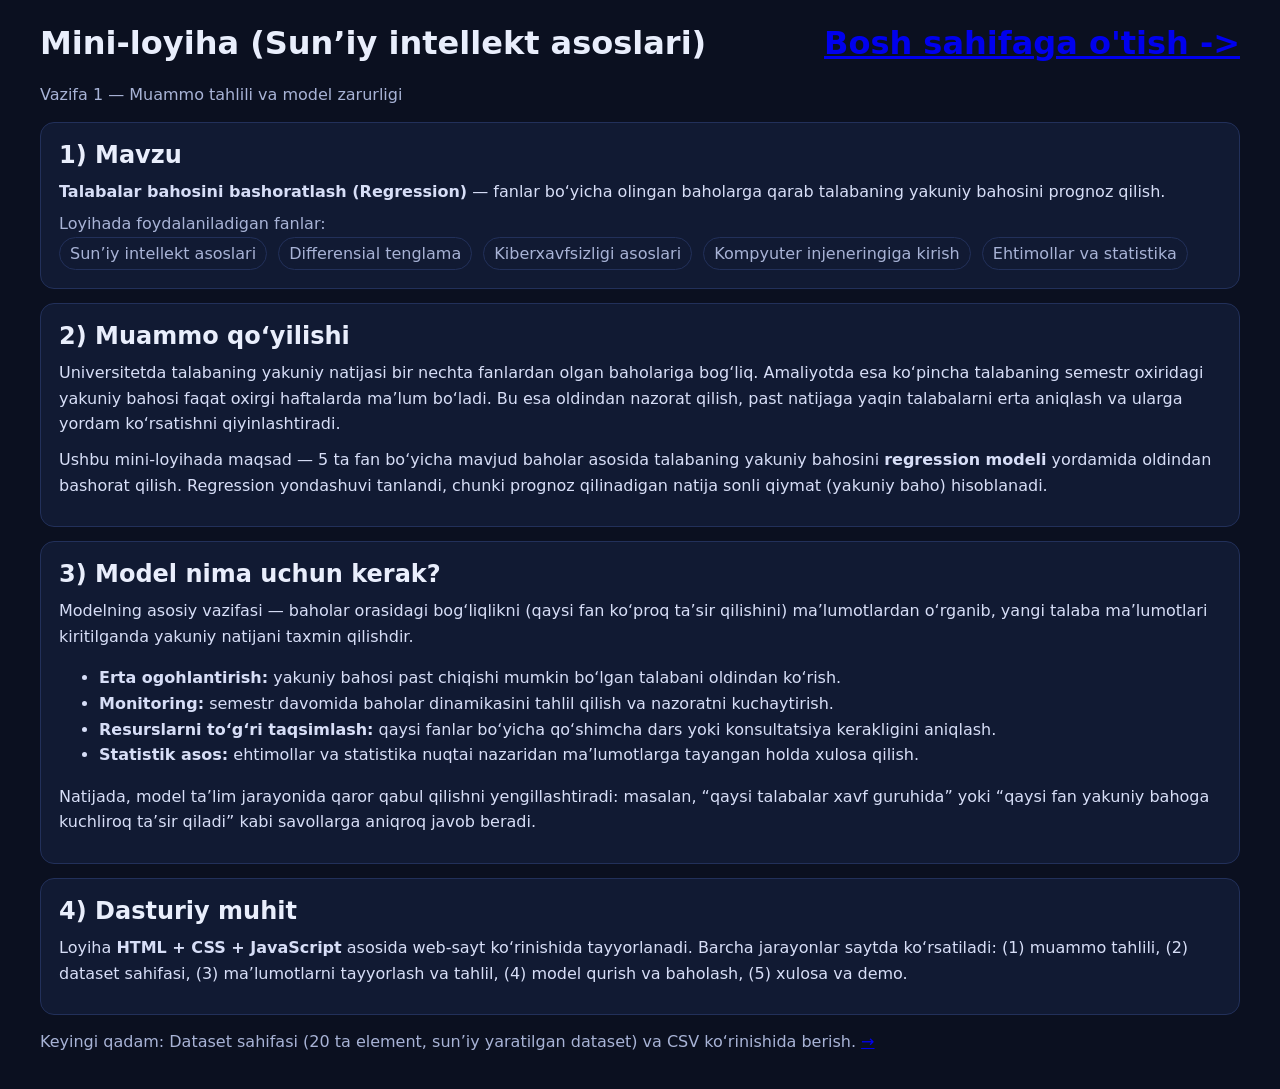
==== index.html @ 86ad018c "third commit" ====
<!doctype html>
<html lang="uz">

<head>
    <meta charset="UTF-8" />
    <meta name="viewport" content="width=device-width, initial-scale=1.0" />
    <title>Vazifa 1 — Muammo tahlili</title>
    <link rel="stylesheet" href="/main.css">
    <style>
       
    </style>
</head>

<body>
    <div class="wrap">
    
        <div style="display: flex; justify-content: space-between;">
            <h1>Mini-loyiha (Sun’iy intellekt asoslari)</h1> <a href="/index.html"><h1> Bosh sahifaga o'tish -></h1></a>
</div>
        <p class="muted">Vazifa 1 — Muammo tahlili va model zarurligi</p>

        <div class="card">
            <h2>1) Mavzu</h2>
            <p><b>Talabalar bahosini bashoratlash (Regression)</b> — fanlar bo‘yicha olingan baholarga qarab talabaning
                yakuniy bahosini prognoz qilish.</p>

            <div class="muted">Loyihada foydalaniladigan fanlar:</div>
            <div>
                <span class="tag">Sun’iy intellekt asoslari</span>
                <span class="tag">Differensial tenglama</span>
                <span class="tag">Kiberxavfsizligi asoslari</span>
                <span class="tag">Kompyuter injeneringiga kirish</span>
                <span class="tag">Ehtimollar va statistika</span>
            </div>
        </div>

        <div class="card">
            <h2>2) Muammo qo‘yilishi</h2>
            <p>
                Universitetda talabaning yakuniy natijasi bir nechta fanlardan olgan baholariga bog‘liq. Amaliyotda esa
                ko‘pincha talabaning
                semestr oxiridagi yakuniy bahosi faqat oxirgi haftalarda ma’lum bo‘ladi. Bu esa oldindan nazorat qilish,
                past natijaga yaqin
                talabalarni erta aniqlash va ularga yordam ko‘rsatishni qiyinlashtiradi.
            </p>
            <p>
                Ushbu mini-loyihada maqsad — 5 ta fan bo‘yicha mavjud baholar asosida talabaning yakuniy bahosini
                <b>regression modeli</b> yordamida
                oldindan bashorat qilish. Regression yondashuvi tanlandi, chunki prognoz qilinadigan natija sonli qiymat
                (yakuniy baho) hisoblanadi.
            </p>
        </div>

        <div class="card">
            <h2>3) Model nima uchun kerak?</h2>
            <p>
                Modelning asosiy vazifasi — baholar orasidagi bog‘liqlikni (qaysi fan ko‘proq ta’sir qilishini)
                ma’lumotlardan o‘rganib,
                yangi talaba ma’lumotlari kiritilganda yakuniy natijani taxmin qilishdir.
            </p>
            <ul>
                <li><b>Erta ogohlantirish:</b> yakuniy bahosi past chiqishi mumkin bo‘lgan talabani oldindan ko‘rish.
                </li>
                <li><b>Monitoring:</b> semestr davomida baholar dinamikasini tahlil qilish va nazoratni kuchaytirish.
                </li>
                <li><b>Resurslarni to‘g‘ri taqsimlash:</b> qaysi fanlar bo‘yicha qo‘shimcha dars yoki konsultatsiya
                    kerakligini aniqlash.</li>
                <li><b>Statistik asos:</b> ehtimollar va statistika nuqtai nazaridan ma’lumotlarga tayangan holda xulosa
                    qilish.</li>
            </ul>
            <p>
                Natijada, model ta’lim jarayonida qaror qabul qilishni yengillashtiradi: masalan, “qaysi talabalar xavf
                guruhida” yoki
                “qaysi fan yakuniy bahoga kuchliroq ta’sir qiladi” kabi savollarga aniqroq javob beradi.
            </p>
        </div>

        <div class="card">
            <h2>4) Dasturiy muhit</h2>
            <p>
                Loyiha <b>HTML + CSS + JavaScript</b> asosida web-sayt ko‘rinishida tayyorlanadi. Barcha jarayonlar
                saytda ko‘rsatiladi:
                (1) muammo tahlili, (2) dataset sahifasi, (3) ma’lumotlarni tayyorlash va tahlil, (4) model qurish va
                baholash, (5) xulosa va demo.
            </p>
        </div>

        <p class="muted">Keyingi qadam: Dataset sahifasi (20 ta element, sun’iy yaratilgan dataset) va CSV ko‘rinishida
            berish. <a href="/dataset.html">→</a></p>
    </div>
</body>

</html>
---- main.css ----
body {
            font-family: system-ui, Arial;
            margin: 0;
            background: #0b1020;
            color: #e9eefc
        }

        .wrap {
            max-width: 1200px;
            margin: 0 auto;
            padding: 24px
        }

        .card {
            background: #111a33;
            border: 1px solid #22305a;
            border-radius: 14px;
            padding: 18px;
            margin: 14px 0
        }

        h1,
        h2 {
            margin: 0 0 10px
        }

        p {
            line-height: 1.6;
            color: #d7def7;
            margin: 10px 0
        }

        ul {
            line-height: 1.6;
            color: #d7def7
        }

        .muted {
            color: #a8b3d6
        }

        .tag {
            display: inline-block;
            padding: 6px 10px;
            border: 1px solid #22305a;
            border-radius: 999px;
            margin: 4px 6px 0 0;
            color: #a8b3d6
        }
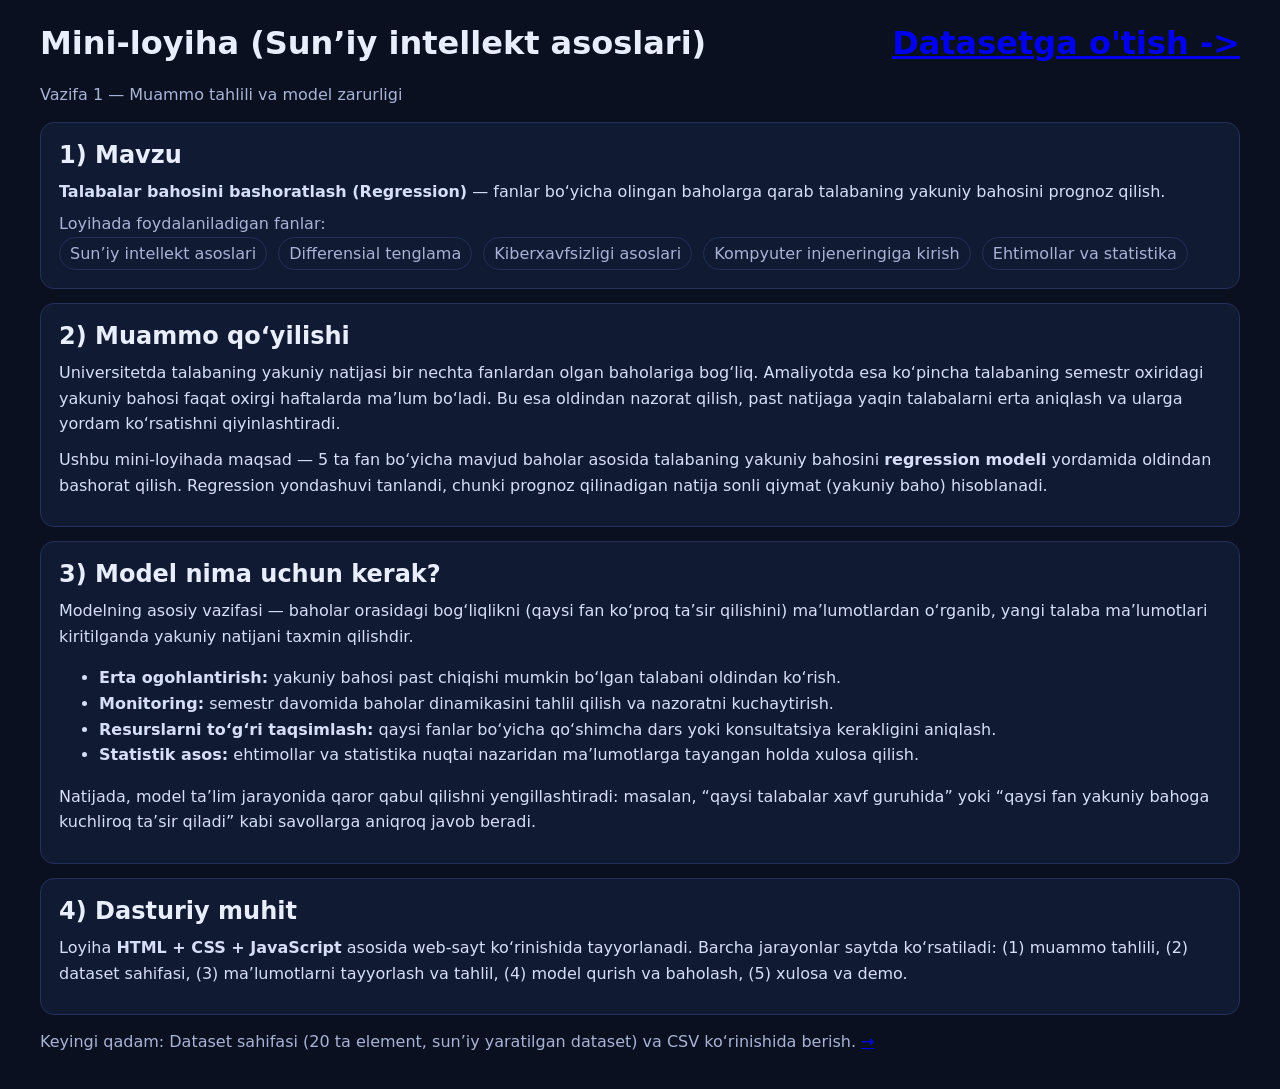
==== commit 28de5249: "add change page button" ====
--- a/index.html
+++ b/index.html
@@ -15,7 +15,7 @@
     <div class="wrap">
     
         <div style="display: flex; justify-content: space-between;">
-            <h1>Mini-loyiha (Sun’iy intellekt asoslari)</h1> <a href="/index.html"><h1> Bosh sahifaga o'tish -></h1></a>
+            <h1>Mini-loyiha (Sun’iy intellekt asoslari)</h1> <a href="/dataset.html"><h1> Datasetga o'tish -></h1></a>
 </div>
         <p class="muted">Vazifa 1 — Muammo tahlili va model zarurligi</p>
 
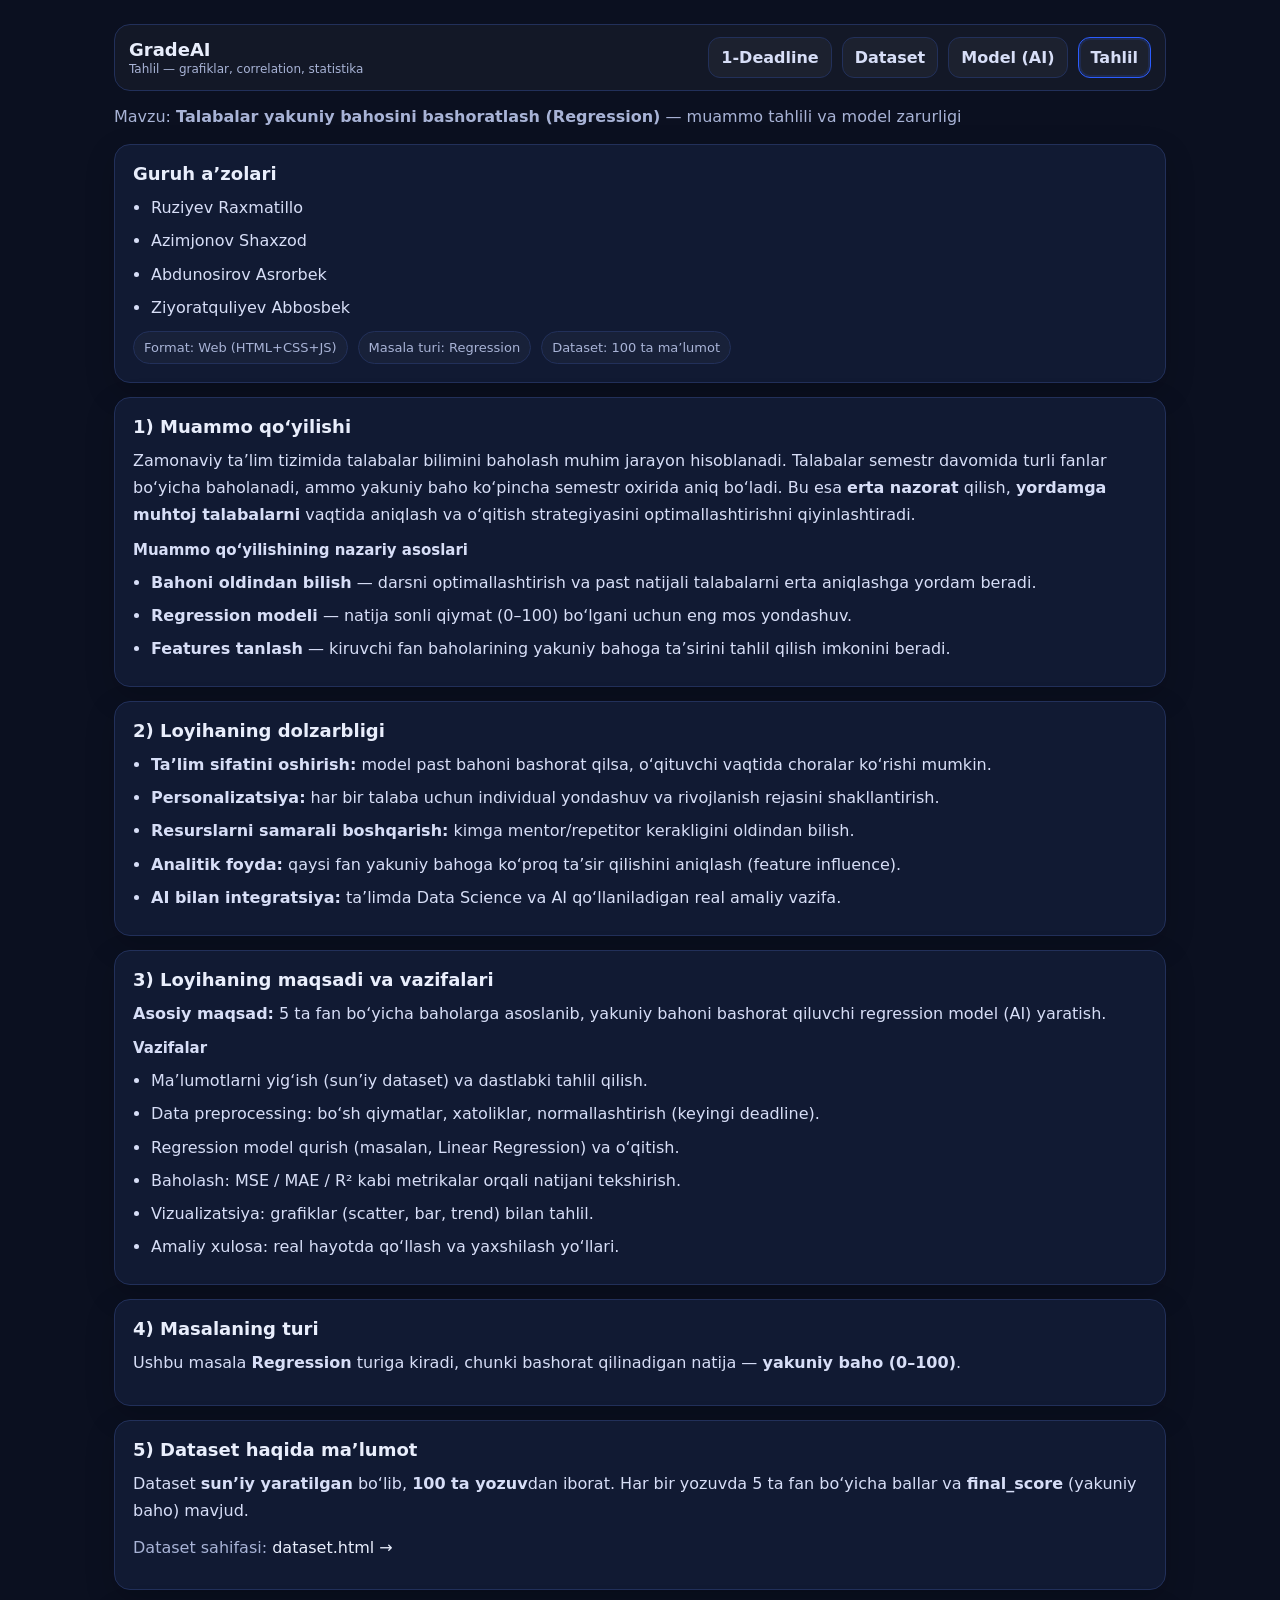
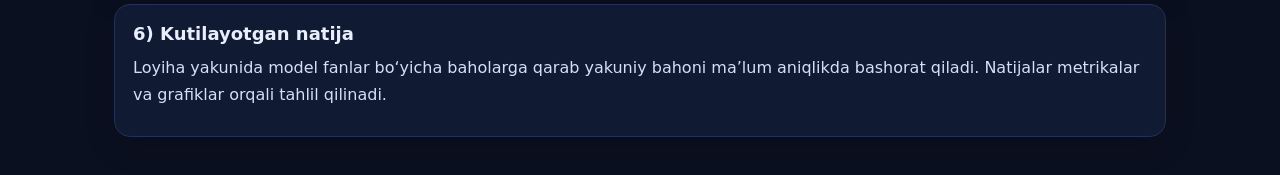
==== commit 6c9748a8: "add" ====
--- a/index.html
+++ b/index.html
@@ -4,89 +4,122 @@
 <head>
     <meta charset="UTF-8" />
     <meta name="viewport" content="width=device-width, initial-scale=1.0" />
-    <title>Vazifa 1 — Muammo tahlili</title>
+    <title>GradeAI — 1-Deadline</title>
     <link rel="stylesheet" href="/main.css">
-    <style>
-       
-    </style>
 </head>
 
 <body>
     <div class="wrap">
-    
-        <div style="display: flex; justify-content: space-between;">
-            <h1>Mini-loyiha (Sun’iy intellekt asoslari)</h1> <a href="/dataset.html"><h1> Datasetga o'tish -></h1></a>
-</div>
-        <p class="muted">Vazifa 1 — Muammo tahlili va model zarurligi</p>
 
-        <div class="card">
-            <h2>1) Mavzu</h2>
-            <p><b>Talabalar bahosini bashoratlash (Regression)</b> — fanlar bo‘yicha olingan baholarga qarab talabaning
-                yakuniy bahosini prognoz qilish.</p>
+        <!-- NAVBAR -->
+        <header class="nav">
+            <div class="brand">
+                <div class="brand-title">GradeAI</div>
+                <div class="brand-sub">Tahlil — grafiklar, correlation, statistika</div>
+            </div>
 
-            <div class="muted">Loyihada foydalaniladigan fanlar:</div>
-            <div>
-                <span class="tag">Sun’iy intellekt asoslari</span>
-                <span class="tag">Differensial tenglama</span>
-                <span class="tag">Kiberxavfsizligi asoslari</span>
-                <span class="tag">Kompyuter injeneringiga kirish</span>
-                <span class="tag">Ehtimollar va statistika</span>
+            <nav class="nav-links">
+                <a class="navlink" href="/index.html">1-Deadline</a>
+                <a class="navlink" href="/dataset.html">Dataset</a>
+                <a class="navlink" href="/model.html">Model (AI)</a>
+                <a class="navlink is-active" href="/analysis.html">Tahlil</a>
+            </nav>
+        </header>
+
+        <p class="muted" style="margin-top:12px;">
+            Mavzu: <b>Talabalar yakuniy bahosini bashoratlash (Regression)</b> — muammo tahlili va model zarurligi
+        </p>
+
+        <section class="card">
+            <h2>Guruh a’zolari</h2>
+            <ul class="list">
+                <li>Ruziyev Raxmatillo</li>
+                <li>Azimjonov Shaxzod</li>
+                <li>Abdunosirov Asrorbek</li>
+                <li>Ziyoratquliyev Abbosbek</li>
+            </ul>
+
+            <div class="row" style="margin-top:10px;">
+                <span class="pill">Format: Web (HTML+CSS+JS)</span>
+                <span class="pill">Masala turi: Regression</span>
+                <span class="pill">Dataset: 100 ta ma’lumot</span>
             </div>
-        </div>
+        </section>
 
-        <div class="card">
-            <h2>2) Muammo qo‘yilishi</h2>
+        <section class="card">
+            <h2>1) Muammo qo‘yilishi</h2>
             <p>
-                Universitetda talabaning yakuniy natijasi bir nechta fanlardan olgan baholariga bog‘liq. Amaliyotda esa
-                ko‘pincha talabaning
-                semestr oxiridagi yakuniy bahosi faqat oxirgi haftalarda ma’lum bo‘ladi. Bu esa oldindan nazorat qilish,
-                past natijaga yaqin
-                talabalarni erta aniqlash va ularga yordam ko‘rsatishni qiyinlashtiradi.
+                Zamonaviy ta’lim tizimida talabalar bilimini baholash muhim jarayon hisoblanadi. Talabalar semestr
+                davomida turli fanlar bo‘yicha baholanadi,
+                ammo yakuniy baho ko‘pincha semestr oxirida aniq bo‘ladi. Bu esa <b>erta nazorat</b> qilish, <b>yordamga
+                    muhtoj talabalarni</b> vaqtida aniqlash
+                va o‘qitish strategiyasini optimallashtirishni qiyinlashtiradi.
             </p>
+
+            <h3>Muammo qo‘yilishining nazariy asoslari</h3>
+            <ul class="list">
+                <li><b>Bahoni oldindan bilish</b> — darsni optimallashtirish va past natijali talabalarni erta
+                    aniqlashga yordam beradi.</li>
+                <li><b>Regression modeli</b> — natija sonli qiymat (0–100) bo‘lgani uchun eng mos yondashuv.</li>
+                <li><b>Features tanlash</b> — kiruvchi fan baholarining yakuniy bahoga ta’sirini tahlil qilish imkonini
+                    beradi.</li>
+            </ul>
+        </section>
+
+        <section class="card">
+            <h2>2) Loyihaning dolzarbligi</h2>
+            <ul class="list">
+                <li><b>Ta’lim sifatini oshirish:</b> model past bahoni bashorat qilsa, o‘qituvchi vaqtida choralar
+                    ko‘rishi mumkin.</li>
+                <li><b>Personalizatsiya:</b> har bir talaba uchun individual yondashuv va rivojlanish rejasini
+                    shakllantirish.</li>
+                <li><b>Resurslarni samarali boshqarish:</b> kimga mentor/repetitor kerakligini oldindan bilish.</li>
+                <li><b>Analitik foyda:</b> qaysi fan yakuniy bahoga ko‘proq ta’sir qilishini aniqlash (feature
+                    influence).</li>
+                <li><b>AI bilan integratsiya:</b> ta’limda Data Science va AI qo‘llaniladigan real amaliy vazifa.</li>
+            </ul>
+        </section>
+
+        <section class="card">
+            <h2>3) Loyihaning maqsadi va vazifalari</h2>
+            <p><b>Asosiy maqsad:</b> 5 ta fan bo‘yicha baholarga asoslanib, yakuniy bahoni bashorat qiluvchi regression
+                model (AI) yaratish.</p>
+
+            <h3>Vazifalar</h3>
+            <ul class="list">
+                <li>Ma’lumotlarni yig‘ish (sun’iy dataset) va dastlabki tahlil qilish.</li>
+                <li>Data preprocessing: bo‘sh qiymatlar, xatoliklar, normallashtirish (keyingi deadline).</li>
+                <li>Regression model qurish (masalan, Linear Regression) va o‘qitish.</li>
+                <li>Baholash: MSE / MAE / R² kabi metrikalar orqali natijani tekshirish.</li>
+                <li>Vizualizatsiya: grafiklar (scatter, bar, trend) bilan tahlil.</li>
+                <li>Amaliy xulosa: real hayotda qo‘llash va yaxshilash yo‘llari.</li>
+            </ul>
+        </section>
+
+        <section class="card">
+            <h2>4) Masalaning turi</h2>
+            <p>Ushbu masala <b>Regression</b> turiga kiradi, chunki bashorat qilinadigan natija — <b>yakuniy baho
+                    (0–100)</b>.</p>
+        </section>
+
+        <section class="card">
+            <h2>5) Dataset haqida ma’lumot</h2>
             <p>
-                Ushbu mini-loyihada maqsad — 5 ta fan bo‘yicha mavjud baholar asosida talabaning yakuniy bahosini
-                <b>regression modeli</b> yordamida
-                oldindan bashorat qilish. Regression yondashuvi tanlandi, chunki prognoz qilinadigan natija sonli qiymat
-                (yakuniy baho) hisoblanadi.
+                Dataset <b>sun’iy yaratilgan</b> bo‘lib, <b>100 ta yozuv</b>dan iborat. Har bir yozuvda 5 ta fan
+                bo‘yicha ballar va
+                <b>final_score</b> (yakuniy baho) mavjud.
             </p>
-        </div>
+            <p class="muted">Dataset sahifasi: <a href="/dataset.html">dataset.html →</a></p>
+        </section>
 
-        <div class="card">
-            <h2>3) Model nima uchun kerak?</h2>
+        <section class="card">
+            <h2>6) Kutilayotgan natija</h2>
             <p>
-                Modelning asosiy vazifasi — baholar orasidagi bog‘liqlikni (qaysi fan ko‘proq ta’sir qilishini)
-                ma’lumotlardan o‘rganib,
-                yangi talaba ma’lumotlari kiritilganda yakuniy natijani taxmin qilishdir.
+                Loyiha yakunida model fanlar bo‘yicha baholarga qarab yakuniy bahoni ma’lum aniqlikda bashorat qiladi.
+                Natijalar metrikalar va grafiklar orqali tahlil qilinadi.
             </p>
-            <ul>
-                <li><b>Erta ogohlantirish:</b> yakuniy bahosi past chiqishi mumkin bo‘lgan talabani oldindan ko‘rish.
-                </li>
-                <li><b>Monitoring:</b> semestr davomida baholar dinamikasini tahlil qilish va nazoratni kuchaytirish.
-                </li>
-                <li><b>Resurslarni to‘g‘ri taqsimlash:</b> qaysi fanlar bo‘yicha qo‘shimcha dars yoki konsultatsiya
-                    kerakligini aniqlash.</li>
-                <li><b>Statistik asos:</b> ehtimollar va statistika nuqtai nazaridan ma’lumotlarga tayangan holda xulosa
-                    qilish.</li>
-            </ul>
-            <p>
-                Natijada, model ta’lim jarayonida qaror qabul qilishni yengillashtiradi: masalan, “qaysi talabalar xavf
-                guruhida” yoki
-                “qaysi fan yakuniy bahoga kuchliroq ta’sir qiladi” kabi savollarga aniqroq javob beradi.
-            </p>
-        </div>
+        </section>
 
-        <div class="card">
-            <h2>4) Dasturiy muhit</h2>
-            <p>
-                Loyiha <b>HTML + CSS + JavaScript</b> asosida web-sayt ko‘rinishida tayyorlanadi. Barcha jarayonlar
-                saytda ko‘rsatiladi:
-                (1) muammo tahlili, (2) dataset sahifasi, (3) ma’lumotlarni tayyorlash va tahlil, (4) model qurish va
-                baholash, (5) xulosa va demo.
-            </p>
-        </div>
-
-        <p class="muted">Keyingi qadam: Dataset sahifasi (20 ta element, sun’iy yaratilgan dataset) va CSV ko‘rinishida
-            berish. <a href="/dataset.html">→</a></p>
     </div>
 </body>
 
--- a/main.css
+++ b/main.css
@@ -1,49 +1,261 @@
- body {
-            font-family: system-ui, Arial;
-            margin: 0;
-            background: #0b1020;
-            color: #e9eefc
-        }
-
-        .wrap {
-            max-width: 1200px;
-            margin: 0 auto;
-            padding: 24px
-        }
-
-        .card {
-            background: #111a33;
-            border: 1px solid #22305a;
-            border-radius: 14px;
-            padding: 18px;
-            margin: 14px 0
-        }
-
-        h1,
-        h2 {
-            margin: 0 0 10px
-        }
-
-        p {
-            line-height: 1.6;
-            color: #d7def7;
-            margin: 10px 0
-        }
-
-        ul {
-            line-height: 1.6;
-            color: #d7def7
-        }
-
-        .muted {
-            color: #a8b3d6
-        }
-
-        .tag {
-            display: inline-block;
-            padding: 6px 10px;
-            border: 1px solid #22305a;
-            border-radius: 999px;
-            margin: 4px 6px 0 0;
-            color: #a8b3d6
-        }+/* =========================
+   THEME
+========================= */
+:root{
+  --bg: #0b1020;
+  --card: #111a33;
+  --card2: #0c132a;
+  --border: #22305a;
+  --border2: #2c3b6b;
+
+  --text: #e9eefc;
+  --muted: #a8b3d6;
+  --muted2:#d7def7;
+
+  --primary:#2b5cff;
+}
+
+*{ box-sizing: border-box; }
+
+body{
+  margin:0;
+  font-family: system-ui, -apple-system, Segoe UI, Roboto, Arial, sans-serif;
+  background: var(--bg);
+  color: var(--text);
+}
+
+/* =========================
+   LAYOUT
+========================= */
+.wrap{
+  max-width: 1100px;
+  margin: 0 auto;
+  padding: 24px;
+}
+
+.card{
+  background: var(--card);
+  border: 1px solid var(--border);
+  border-radius: 16px;
+  padding: 18px;
+  margin: 14px 0;
+  box-shadow: 0 10px 30px rgba(0,0,0,.18);
+}
+
+/* =========================
+   TYPOGRAPHY
+========================= */
+h1{ margin:0; font-size:28px; letter-spacing:.2px; }
+h2{ margin:0 0 10px; font-size:18px; }
+h3{ margin:12px 0 6px; font-size:15px; color: var(--muted2); }
+
+p{
+  margin:10px 0;
+  line-height:1.7;
+  color: var(--muted2);
+}
+
+.muted{ color: var(--muted); }
+.small{ font-size:13px; }
+
+/* Listlar chapdan juda ko‘p ketmasin (responsivda ham chiroyli) */
+.list{
+  margin: 10px 0 0;
+  padding-left: 18px; /* oldingi 18px minimal */
+  line-height: 1.7;
+  color: var(--muted2);
+}
+.list li{ margin: 6px 0; }
+
+/* =========================
+   LINKS
+========================= */
+a{ color: var(--text); text-decoration:none; }
+a:hover{ text-decoration:underline; }
+
+/* =========================
+   NAVBAR (UMUMIY)
+========================= */
+.nav{
+  background: rgba(255,255,255,0.03);
+  border: 1px solid var(--border);
+  border-radius: 16px;
+  padding: 12px 14px;
+  display:flex;
+  align-items:center;
+  justify-content:space-between;
+  gap:12px;
+  flex-wrap:wrap;
+}
+
+.brand{
+  display:flex;
+  flex-direction:column;
+  gap:2px;
+}
+.brand-title{
+  font-size:18px;
+  font-weight:800;
+}
+.brand-sub{
+  font-size:12px;
+  color: var(--muted);
+}
+
+.nav-links{
+  display:flex;
+  gap:10px;
+  flex-wrap:wrap;
+}
+
+.navlink{
+  display:inline-flex;
+  align-items:center;
+  gap:8px;
+  padding:10px 12px;
+  border:1px solid var(--border);
+  border-radius:12px;
+  background: rgba(255,255,255,0.04);
+  color: var(--muted2);
+  font-weight:650;
+  text-decoration:none;
+}
+.navlink:hover{
+  border-color: var(--border2);
+  background: rgba(255,255,255,0.06);
+  text-decoration:none;
+}
+.navlink.is-active{
+  border-color: var(--primary);
+  box-shadow: 0 0 0 2px rgba(43,92,255,.15) inset;
+}
+
+/* =========================
+   BADGES / TAGS / PILLS
+========================= */
+.row{
+  display:flex;
+  gap:10px;
+  flex-wrap:wrap;
+  align-items:center;
+}
+
+.badge,
+.tag,
+.pill{
+  display:inline-flex;
+  align-items:center;
+  padding: 8px 10px;
+  border: 1px solid var(--border);
+  border-radius: 999px;
+  background: rgba(255,255,255,0.03);
+  font-size: 13px;
+  color: var(--muted);
+}
+.tag{ margin: 8px 8px 0 0; }
+
+/* =========================
+   BUTTONS
+========================= */
+button,
+.btn{
+  background: var(--primary);
+  border:0;
+  color:#fff;
+  padding:10px 14px;
+  border-radius:12px;
+  cursor:pointer;
+  font-weight:650;
+  transition: transform .06s ease, filter .15s ease, box-shadow .15s ease;
+  box-shadow: 0 10px 18px rgba(43,92,255,.22);
+  display:inline-flex;
+  align-items:center;
+  gap:8px;
+}
+button:hover,
+.btn:hover{
+  filter: brightness(1.06);
+  box-shadow: 0 14px 22px rgba(43,92,255,.26);
+}
+button:active,
+.btn:active{ transform: translateY(1px); }
+
+.btn.secondary{
+  background: rgba(255,255,255,0.06);
+  border: 1px solid var(--border);
+  color: var(--muted2);
+  box-shadow: none;
+}
+.btn.secondary:hover{
+  border-color: var(--border2);
+  background: rgba(255,255,255,0.08);
+}
+
+/* =========================
+   TABLE + PAGINATION
+========================= */
+.table-wrap{
+  overflow:auto;
+  border-radius: 14px;
+  border:1px solid var(--border);
+  background: var(--card2);
+}
+
+table{
+  width:100%;
+  border-collapse:collapse;
+  min-width: 980px;
+  background: transparent;
+}
+th, td{
+  padding:10px 12px;
+  border-bottom:1px solid var(--border);
+  text-align:center;
+  vertical-align:middle;
+  font-size:14px;
+}
+th{
+  position: sticky;
+  top:0;
+  background:#0f1832;
+  color:#cfe0ff;
+  font-size:13px;
+  z-index:1;
+}
+tbody tr:hover td{
+  background: rgba(255,255,255,0.03);
+}
+
+.pagination{
+  display:flex;
+  justify-content:space-between;
+  align-items:center;
+  gap:10px;
+  flex-wrap:wrap;
+  margin-top: 12px;
+}
+.page-info{
+  color: var(--muted);
+  font-size: 13px;
+}
+
+/* =========================
+   INLINE CODE
+========================= */
+code{
+  background: var(--card2);
+  border: 1px solid var(--border);
+  border-radius: 8px;
+  padding: 2px 8px;
+  color: var(--muted2);
+}
+
+/* =========================
+   RESPONSIVE
+========================= */
+@media (max-width: 720px){
+  .wrap{ padding: 16px; }
+  h1{ font-size: 22px; }
+  .card{ padding: 14px; border-radius: 14px; }
+  .list{ padding-left: 14px; } /* responsivda yanada ixcham */
+}
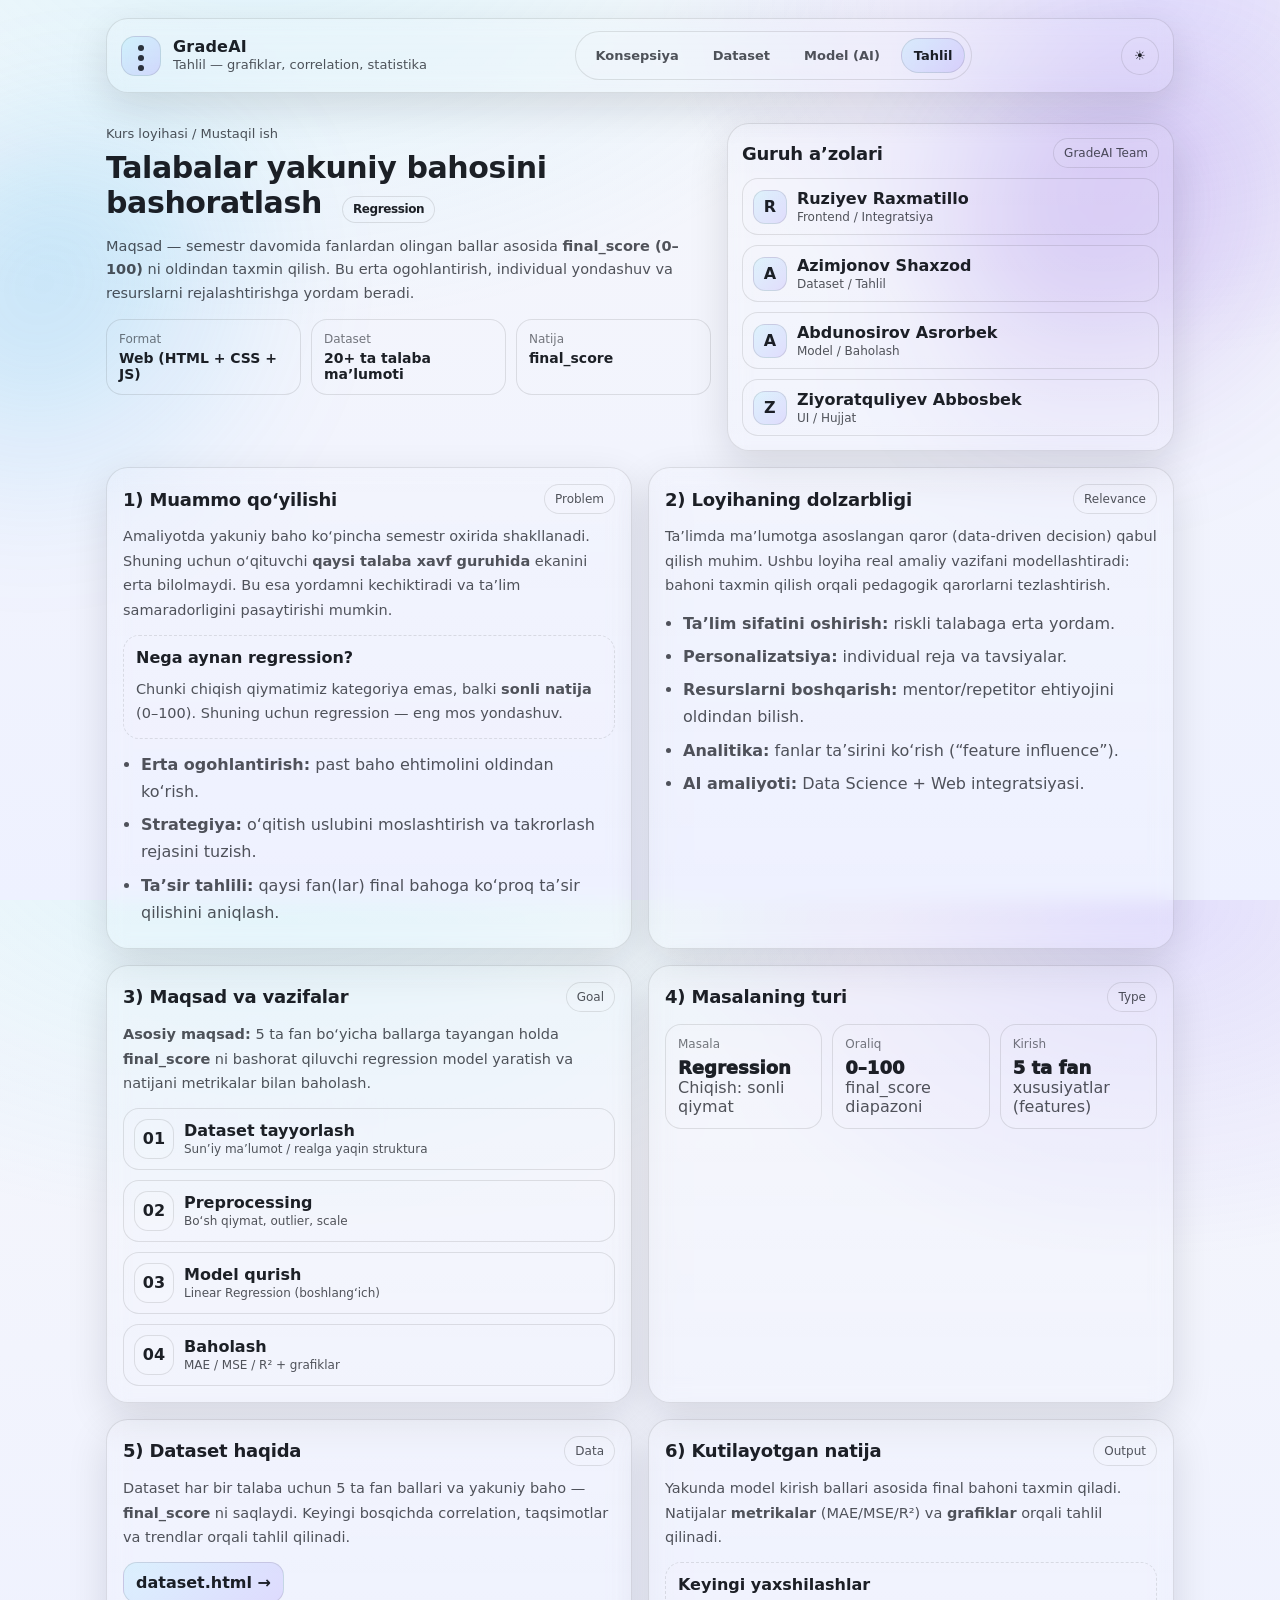
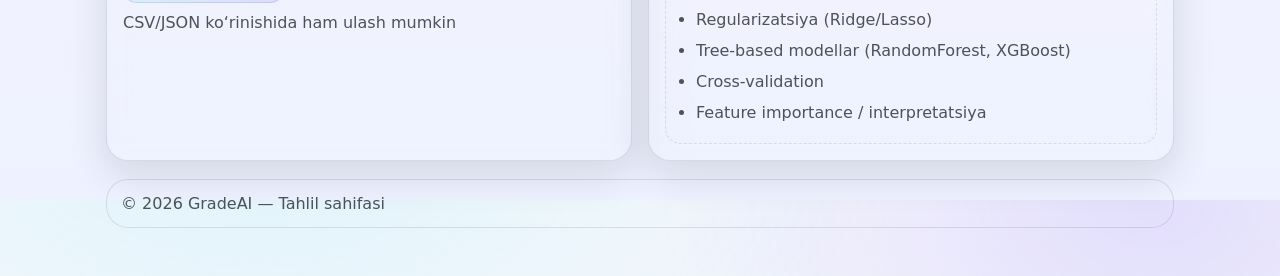
==== commit bb449bf9: "update Konsepsiya page" ====
--- a/index.html
+++ b/index.html
@@ -4,123 +4,314 @@
 <head>
     <meta charset="UTF-8" />
     <meta name="viewport" content="width=device-width, initial-scale=1.0" />
-    <title>GradeAI — 1-Deadline</title>
-    <link rel="stylesheet" href="/main.css">
+    <title>GradeAI — Tahlil</title>
+
+    <!-- Prevent theme flash: set theme BEFORE CSS loads -->
+    <script>
+        (function () {
+            try {
+                const saved = localStorage.getItem("theme");
+                const prefersLight = window.matchMedia && window.matchMedia("(prefers-color-scheme: light)").matches;
+                const theme = (saved === "light" || saved === "dark") ? saved : (prefersLight ? "light" : "dark");
+                document.documentElement.dataset.theme = theme;
+            } catch (e) { }
+        })();
+    </script>
+
+    <link rel="stylesheet" href="/main.css" />
 </head>
 
 <body>
+    <a class="skip-link" href="#content">Kontentga o‘tish</a>
+
+    <div class="bg-orb orb-1"></div>
+    <div class="bg-orb orb-2"></div>
+
     <div class="wrap">
-
         <!-- NAVBAR -->
-        <header class="nav">
+        <header class="topbar">
             <div class="brand">
-                <div class="brand-title">GradeAI</div>
-                <div class="brand-sub">Tahlil — grafiklar, correlation, statistika</div>
+                <div class="logo">
+                    <span class="logo-dot"></span>
+                    <span class="logo-dot"></span>
+                    <span class="logo-dot"></span>
+                </div>
+                <div class="brand-text">
+                    <div class="brand-title">GradeAI</div>
+                    <div class="brand-sub">Tahlil — grafiklar, correlation, statistika</div>
+                </div>
             </div>
 
-            <nav class="nav-links">
-                <a class="navlink" href="/index.html">1-Deadline</a>
+            <nav class="nav" aria-label="Asosiy navigatsiya">
+                <a class="navlink" href="/index.html">Konsepsiya</a>
                 <a class="navlink" href="/dataset.html">Dataset</a>
                 <a class="navlink" href="/model.html">Model (AI)</a>
                 <a class="navlink is-active" href="/analysis.html">Tahlil</a>
             </nav>
+
+            <div class="topbar-actions">
+                <button class="icon-btn" id="themeToggle" type="button" aria-label="Rejimni almashtirish">
+                    <span class="icon-sun" aria-hidden="true">☀</span>
+                    <span class="icon-moon" aria-hidden="true">🌙</span>
+                </button>
+
+                <button class="burger" id="burger" type="button" aria-label="Menyuni ochish" aria-expanded="false">
+                    <span></span><span></span><span></span>
+                </button>
+            </div>
         </header>
 
-        <p class="muted" style="margin-top:12px;">
-            Mavzu: <b>Talabalar yakuniy bahosini bashoratlash (Regression)</b> — muammo tahlili va model zarurligi
-        </p>
-
-        <section class="card">
-            <h2>Guruh a’zolari</h2>
-            <ul class="list">
-                <li>Ruziyev Raxmatillo</li>
-                <li>Azimjonov Shaxzod</li>
-                <li>Abdunosirov Asrorbek</li>
-                <li>Ziyoratquliyev Abbosbek</li>
-            </ul>
-
-            <div class="row" style="margin-top:10px;">
-                <span class="pill">Format: Web (HTML+CSS+JS)</span>
-                <span class="pill">Masala turi: Regression</span>
-                <span class="pill">Dataset: 100 ta ma’lumot</span>
-            </div>
-        </section>
-
-        <section class="card">
-            <h2>1) Muammo qo‘yilishi</h2>
-            <p>
-                Zamonaviy ta’lim tizimida talabalar bilimini baholash muhim jarayon hisoblanadi. Talabalar semestr
-                davomida turli fanlar bo‘yicha baholanadi,
-                ammo yakuniy baho ko‘pincha semestr oxirida aniq bo‘ladi. Bu esa <b>erta nazorat</b> qilish, <b>yordamga
-                    muhtoj talabalarni</b> vaqtida aniqlash
-                va o‘qitish strategiyasini optimallashtirishni qiyinlashtiradi.
-            </p>
-
-            <h3>Muammo qo‘yilishining nazariy asoslari</h3>
-            <ul class="list">
-                <li><b>Bahoni oldindan bilish</b> — darsni optimallashtirish va past natijali talabalarni erta
-                    aniqlashga yordam beradi.</li>
-                <li><b>Regression modeli</b> — natija sonli qiymat (0–100) bo‘lgani uchun eng mos yondashuv.</li>
-                <li><b>Features tanlash</b> — kiruvchi fan baholarining yakuniy bahoga ta’sirini tahlil qilish imkonini
-                    beradi.</li>
-            </ul>
-        </section>
-
-        <section class="card">
-            <h2>2) Loyihaning dolzarbligi</h2>
-            <ul class="list">
-                <li><b>Ta’lim sifatini oshirish:</b> model past bahoni bashorat qilsa, o‘qituvchi vaqtida choralar
-                    ko‘rishi mumkin.</li>
-                <li><b>Personalizatsiya:</b> har bir talaba uchun individual yondashuv va rivojlanish rejasini
-                    shakllantirish.</li>
-                <li><b>Resurslarni samarali boshqarish:</b> kimga mentor/repetitor kerakligini oldindan bilish.</li>
-                <li><b>Analitik foyda:</b> qaysi fan yakuniy bahoga ko‘proq ta’sir qilishini aniqlash (feature
-                    influence).</li>
-                <li><b>AI bilan integratsiya:</b> ta’limda Data Science va AI qo‘llaniladigan real amaliy vazifa.</li>
-            </ul>
-        </section>
-
-        <section class="card">
-            <h2>3) Loyihaning maqsadi va vazifalari</h2>
-            <p><b>Asosiy maqsad:</b> 5 ta fan bo‘yicha baholarga asoslanib, yakuniy bahoni bashorat qiluvchi regression
-                model (AI) yaratish.</p>
-
-            <h3>Vazifalar</h3>
-            <ul class="list">
-                <li>Ma’lumotlarni yig‘ish (sun’iy dataset) va dastlabki tahlil qilish.</li>
-                <li>Data preprocessing: bo‘sh qiymatlar, xatoliklar, normallashtirish (keyingi deadline).</li>
-                <li>Regression model qurish (masalan, Linear Regression) va o‘qitish.</li>
-                <li>Baholash: MSE / MAE / R² kabi metrikalar orqali natijani tekshirish.</li>
-                <li>Vizualizatsiya: grafiklar (scatter, bar, trend) bilan tahlil.</li>
-                <li>Amaliy xulosa: real hayotda qo‘llash va yaxshilash yo‘llari.</li>
-            </ul>
-        </section>
-
-        <section class="card">
-            <h2>4) Masalaning turi</h2>
-            <p>Ushbu masala <b>Regression</b> turiga kiradi, chunki bashorat qilinadigan natija — <b>yakuniy baho
-                    (0–100)</b>.</p>
-        </section>
-
-        <section class="card">
-            <h2>5) Dataset haqida ma’lumot</h2>
-            <p>
-                Dataset <b>sun’iy yaratilgan</b> bo‘lib, <b>100 ta yozuv</b>dan iborat. Har bir yozuvda 5 ta fan
-                bo‘yicha ballar va
-                <b>final_score</b> (yakuniy baho) mavjud.
-            </p>
-            <p class="muted">Dataset sahifasi: <a href="/dataset.html">dataset.html →</a></p>
-        </section>
-
-        <section class="card">
-            <h2>6) Kutilayotgan natija</h2>
-            <p>
-                Loyiha yakunida model fanlar bo‘yicha baholarga qarab yakuniy bahoni ma’lum aniqlikda bashorat qiladi.
-                Natijalar metrikalar va grafiklar orqali tahlil qilinadi.
-            </p>
-        </section>
-
+        <!-- Mobile nav -->
+        <div class="mobile-nav" id="mobileNav" hidden>
+            <a class="navlink" href="/index.html">Konsepsiya</a>
+            <a class="navlink" href="/dataset.html">Dataset</a>
+            <a class="navlink" href="/model.html">Model (AI)</a>
+            <a class="navlink is-active" href="/analysis.html">Tahlil</a>
+        </div>
+
+        <main id="content" class="content">
+            <!-- HERO -->
+            <section class="hero">
+                <div class="hero-left">
+                    <p class="kicker">Kurs loyihasi / Mustaqil ish</p>
+
+                    <h1 class="hero-title">
+                        Talabalar yakuniy bahosini bashoratlash
+                        <span class="badge">Regression</span>
+                    </h1>
+
+                    <p class="hero-desc">
+                        Maqsad — semestr davomida fanlardan olingan ballar asosida <b>final_score (0–100)</b> ni
+                        oldindan taxmin qilish.
+                        Bu erta ogohlantirish, individual yondashuv va resurslarni rejalashtirishga yordam beradi.
+                    </p>
+
+                    <div class="hero-meta">
+                        <div class="meta-chip">
+                            <div class="meta-title">Format</div>
+                            <div class="meta-value">Web (HTML + CSS + JS)</div>
+                        </div>
+                        <div class="meta-chip">
+                            <div class="meta-title">Dataset</div>
+                            <div class="meta-value">20+ ta talaba ma’lumoti</div>
+                        </div>
+                        <div class="meta-chip">
+                            <div class="meta-title">Natija</div>
+                            <div class="meta-value">final_score</div>
+                        </div>
+                    </div>
+                </div>
+
+                <div class="hero-right">
+                    <div class="hero-card">
+                        <div class="hero-card-head">
+                            <h2 class="h2">Guruh a’zolari</h2>
+                            <span class="pill">GradeAI Team</span>
+                        </div>
+
+                        <ul class="members">
+                            <li>
+                                <span class="avatar">R</span>
+                                <div>
+                                    <div class="mem-name">Ruziyev Raxmatillo</div>
+                                    <div class="mem-sub">Frontend / Integratsiya</div>
+                                </div>
+                            </li>
+                            <li>
+                                <span class="avatar">A</span>
+                                <div>
+                                    <div class="mem-name">Azimjonov Shaxzod</div>
+                                    <div class="mem-sub">Dataset / Tahlil</div>
+                                </div>
+                            </li>
+                            <li>
+                                <span class="avatar">A</span>
+                                <div>
+                                    <div class="mem-name">Abdunosirov Asrorbek</div>
+                                    <div class="mem-sub">Model / Baholash</div>
+                                </div>
+                            </li>
+                            <li>
+                                <span class="avatar">Z</span>
+                                <div>
+                                    <div class="mem-name">Ziyoratquliyev Abbosbek</div>
+                                    <div class="mem-sub">UI / Hujjat</div>
+                                </div>
+                            </li>
+                        </ul>
+                    </div>
+                </div>
+            </section>
+
+            <!-- GRID CARDS -->
+            <section class="grid">
+                <article class="card">
+                    <div class="card-head">
+                        <h2 class="h2">1) Muammo qo‘yilishi</h2>
+                        <span class="tag">Problem</span>
+                    </div>
+
+                    <p>
+                        Amaliyotda yakuniy baho ko‘pincha semestr oxirida shakllanadi.
+                        Shuning uchun o‘qituvchi <b>qaysi talaba xavf guruhida</b> ekanini erta bilolmaydi.
+                        Bu esa yordamni kechiktiradi va ta’lim samaradorligini pasaytirishi mumkin.
+                    </p>
+
+                    <div class="callout">
+                        <div class="callout-title">Nega aynan regression?</div>
+                        <p class="muted">
+                            Chunki chiqish qiymatimiz kategoriya emas, balki <b>sonli natija</b> (0–100).
+                            Shuning uchun regression — eng mos yondashuv.
+                        </p>
+                    </div>
+
+                    <ul class="bullets">
+                        <li><b>Erta ogohlantirish:</b> past baho ehtimolini oldindan ko‘rish.</li>
+                        <li><b>Strategiya:</b> o‘qitish uslubini moslashtirish va takrorlash rejasini tuzish.</li>
+                        <li><b>Ta’sir tahlili:</b> qaysi fan(lar) final bahoga ko‘proq ta’sir qilishini aniqlash.</li>
+                    </ul>
+                </article>
+
+                <article class="card">
+                    <div class="card-head">
+                        <h2 class="h2">2) Loyihaning dolzarbligi</h2>
+                        <span class="tag">Relevance</span>
+                    </div>
+
+                    <p>
+                        Ta’limda ma’lumotga asoslangan qaror (data-driven decision) qabul qilish muhim.
+                        Ushbu loyiha real amaliy vazifani modellashtiradi: bahoni taxmin qilish orqali
+                        pedagogik qarorlarni tezlashtirish.
+                    </p>
+
+                    <ul class="bullets">
+                        <li><b>Ta’lim sifatini oshirish:</b> riskli talabaga erta yordam.</li>
+                        <li><b>Personalizatsiya:</b> individual reja va tavsiyalar.</li>
+                        <li><b>Resurslarni boshqarish:</b> mentor/repetitor ehtiyojini oldindan bilish.</li>
+                        <li><b>Analitika:</b> fanlar ta’sirini ko‘rish (“feature influence”).</li>
+                        <li><b>AI amaliyoti:</b> Data Science + Web integratsiyasi.</li>
+                    </ul>
+                </article>
+
+                <article class="card">
+                    <div class="card-head">
+                        <h2 class="h2">3) Maqsad va vazifalar</h2>
+                        <span class="tag">Goal</span>
+                    </div>
+
+                    <p>
+                        <b>Asosiy maqsad:</b> 5 ta fan bo‘yicha ballarga tayangan holda <b>final_score</b> ni bashorat
+                        qiluvchi
+                        regression model yaratish va natijani metrikalar bilan baholash.
+                    </p>
+
+                    <div class="steps">
+                        <div class="step">
+                            <div class="step-num">01</div>
+                            <div class="step-body">
+                                <div class="step-title">Dataset tayyorlash</div>
+                                <div class="step-sub">Sun’iy ma’lumot / realga yaqin struktura</div>
+                            </div>
+                        </div>
+                        <div class="step">
+                            <div class="step-num">02</div>
+                            <div class="step-body">
+                                <div class="step-title">Preprocessing</div>
+                                <div class="step-sub">Bo‘sh qiymat, outlier, scale</div>
+                            </div>
+                        </div>
+                        <div class="step">
+                            <div class="step-num">03</div>
+                            <div class="step-body">
+                                <div class="step-title">Model qurish</div>
+                                <div class="step-sub">Linear Regression (boshlang‘ich)</div>
+                            </div>
+                        </div>
+                        <div class="step">
+                            <div class="step-num">04</div>
+                            <div class="step-body">
+                                <div class="step-title">Baholash</div>
+                                <div class="step-sub">MAE / MSE / R² + grafiklar</div>
+                            </div>
+                        </div>
+                    </div>
+                </article>
+
+                <article class="card">
+                    <div class="card-head">
+                        <h2 class="h2">4) Masalaning turi</h2>
+                        <span class="tag">Type</span>
+                    </div>
+
+                    <div class="stat">
+                        <div class="stat-item">
+                            <div class="stat-top">Masala</div>
+                            <div class="stat-big">Regression</div>
+                            <div class="muted">Chiqish: sonli qiymat</div>
+                        </div>
+                        <div class="stat-item">
+                            <div class="stat-top">Oraliq</div>
+                            <div class="stat-big">0–100</div>
+                            <div class="muted">final_score diapazoni</div>
+                        </div>
+                        <div class="stat-item">
+                            <div class="stat-top">Kirish</div>
+                            <div class="stat-big">5 ta fan</div>
+                            <div class="muted">xususiyatlar (features)</div>
+                        </div>
+                    </div>
+                </article>
+
+                <article class="card">
+                    <div class="card-head">
+                        <h2 class="h2">5) Dataset haqida</h2>
+                        <span class="tag">Data</span>
+                    </div>
+
+                    <p>
+                        Dataset har bir talaba uchun 5 ta fan ballari va yakuniy baho — <b>final_score</b> ni saqlaydi.
+                        Keyingi bosqichda correlation, taqsimotlar va trendlar orqali tahlil qilinadi.
+                    </p>
+
+                    <div class="link-row">
+                        <a class="btn" href="/dataset.html">dataset.html →</a>
+                        <span class="muted">CSV/JSON ko‘rinishida ham ulash mumkin</span>
+                    </div>
+                </article>
+
+                <article class="card">
+                    <div class="card-head">
+                        <h2 class="h2">6) Kutilayotgan natija</h2>
+                        <span class="tag">Output</span>
+                    </div>
+
+                    <p>
+                        Yakunda model kirish ballari asosida final bahoni taxmin qiladi.
+                        Natijalar <b>metrikalar</b> (MAE/MSE/R²) va <b>grafiklar</b> orqali tahlil qilinadi.
+                    </p>
+
+                    <div class="callout">
+                        <div class="callout-title">Keyingi yaxshilashlar</div>
+                        <ul class="bullets compact">
+                            <li>Regularizatsiya (Ridge/Lasso)</li>
+                            <li>Tree-based modellar (RandomForest, XGBoost)</li>
+                            <li>Cross-validation</li>
+                            <li>Feature importance / interpretatsiya</li>
+                        </ul>
+                    </div>
+                </article>
+            </section>
+
+            <footer class="footer">
+                <div class="muted">© 2026 GradeAI — Tahlil sahifasi</div>
+            </footer>
+        </main>
     </div>
+
+    <!-- Smooth fade overlay for theme switching -->
+    <div class="theme-fade" id="themeFade" aria-hidden="true"></div>
+
+    <script src="/main.js"></script>
 </body>
 
 </html>
--- a/main.css
+++ b/main.css
@@ -1,261 +1,628 @@
-/* =========================
-   THEME
-========================= */
-:root{
-  --bg: #0b1020;
-  --card: #111a33;
-  --card2: #0c132a;
-  --border: #22305a;
-  --border2: #2c3b6b;
-
-  --text: #e9eefc;
-  --muted: #a8b3d6;
-  --muted2:#d7def7;
-
-  --primary:#2b5cff;
-}
-
-*{ box-sizing: border-box; }
-
-body{
-  margin:0;
-  font-family: system-ui, -apple-system, Segoe UI, Roboto, Arial, sans-serif;
+/* ==========
+  GradeAI UI v2 (Light/Dark)
+  Smooth theme switching + modern layout
+========== */
+
+:root {
+  --bg: #070a14;
+  --bg2: #0b1024;
+  --card: rgba(255, 255, 255, 0.06);
+  --card2: rgba(255, 255, 255, 0.08);
+  --border: rgba(255, 255, 255, 0.10);
+
+  --text: rgba(255, 255, 255, 0.92);
+  --muted: rgba(255, 255, 255, 0.70);
+  --muted2: rgba(255, 255, 255, 0.55);
+
+  --brand: #6ae4ff;
+  --brand2: #7c5cff;
+
+  --shadow: 0 18px 50px rgba(0, 0, 0, 0.45);
+
+  --radius: 18px;
+  --radius2: 22px;
+
+  --container: 1100px;
+
+  /* Smooth transitions */
+  --ts: 260ms;
+  --te: cubic-bezier(.2, .8, .2, 1);
+
+  color-scheme: dark;
+}
+
+:root[data-theme="light"] {
+  --bg: #f6f7fb;
+  --bg2: #eef1ff;
+  --card: rgba(0, 0, 0, 0.04);
+  --card2: rgba(0, 0, 0, 0.06);
+  --border: rgba(0, 0, 0, 0.10);
+
+  --text: rgba(10, 13, 20, 0.92);
+  --muted: rgba(10, 13, 20, 0.70);
+  --muted2: rgba(10, 13, 20, 0.55);
+
+  --brand: #0ea5e9;
+  --brand2: #6d28d9;
+
+  --shadow: 0 14px 40px rgba(18, 20, 28, 0.12);
+
+  color-scheme: light;
+}
+
+* {
+  box-sizing: border-box;
+}
+
+html,
+body {
+  height: 100%;
+}
+
+body {
+  margin: 0;
+  font-family: ui-sans-serif, system-ui, -apple-system, Segoe UI, Roboto, Arial, "Apple Color Emoji",
+    "Segoe UI Emoji";
+  color: var(--text);
+  background:
+    radial-gradient(1100px 700px at 20% -10%, rgba(106, 228, 255, 0.16), transparent 60%),
+    radial-gradient(900px 650px at 90% 0%, rgba(124, 92, 255, 0.16), transparent 55%),
+    linear-gradient(180deg, var(--bg), var(--bg2));
+  overflow-x: hidden;
+
+  transition: background var(--ts) var(--te), color var(--ts) var(--te);
+}
+
+/* Smooth transitions for components */
+.topbar,
+.nav,
+.mobile-nav,
+.hero-card,
+.card,
+.meta-chip,
+.step,
+.stat-item,
+.callout,
+.btn,
+.icon-btn,
+.burger,
+.bg-orb {
+  transition:
+    background-color var(--ts) var(--te),
+    color var(--ts) var(--te),
+    border-color var(--ts) var(--te),
+    box-shadow var(--ts) var(--te),
+    filter var(--ts) var(--te),
+    opacity var(--ts) var(--te),
+    transform var(--ts) var(--te);
+}
+
+/* Background orbs */
+.bg-orb {
+  position: fixed;
+  width: 500px;
+  height: 500px;
+  border-radius: 999px;
+  filter: blur(70px);
+  opacity: 0.25;
+  pointer-events: none;
+  z-index: 0;
+}
+
+.orb-1 {
+  left: -120px;
+  top: 120px;
+  background: radial-gradient(circle at 30% 30%, var(--brand), transparent 55%);
+}
+
+.orb-2 {
+  right: -160px;
+  top: 50px;
+  background: radial-gradient(circle at 30% 30%, var(--brand2), transparent 55%);
+}
+
+.wrap {
+  position: relative;
+  z-index: 1;
+  max-width: var(--container);
+  margin: 0 auto;
+  padding: 18px 16px 48px;
+}
+
+/* Skip link */
+.skip-link {
+  position: absolute;
+  left: -999px;
+  top: 12px;
+  padding: 10px 12px;
+  background: var(--card2);
+  border: 1px solid var(--border);
+  border-radius: 10px;
+  color: var(--text);
+}
+.skip-link:focus {
+  left: 12px;
+  z-index: 1000;
+}
+
+.content {
+  padding-top: 14px;
+}
+
+.muted {
+  color: var(--muted);
+}
+
+/* ==========
+  TOPBAR
+========== */
+.topbar {
+  display: flex;
+  align-items: center;
+  justify-content: space-between;
+  gap: 14px;
+  padding: 12px 14px;
+  border: 1px solid var(--border);
+  background: linear-gradient(180deg, rgba(255, 255, 255, 0.06), rgba(255, 255, 255, 0.02));
+  border-radius: var(--radius2);
+  box-shadow: var(--shadow);
+  backdrop-filter: blur(10px);
+  position: sticky;
+  top: 12px;
+  z-index: 50;
+}
+
+.brand {
+  display: flex;
+  align-items: center;
+  gap: 12px;
+  min-width: 240px;
+}
+
+.logo {
+  width: 40px;
+  height: 40px;
+  border-radius: 14px;
+  border: 1px solid var(--border);
+  background: linear-gradient(135deg, rgba(106, 228, 255, 0.18), rgba(124, 92, 255, 0.18));
+  display: grid;
+  place-items: center;
+  gap: 4px;
+  padding: 8px;
+}
+
+.logo-dot {
+  width: 6px;
+  height: 6px;
+  border-radius: 99px;
+  background: var(--text);
+  opacity: 0.9;
+}
+
+.brand-title {
+  font-weight: 800;
+  letter-spacing: 0.2px;
+  line-height: 1.05;
+}
+
+.brand-sub {
+  font-size: 13px;
+  color: var(--muted);
+  margin-top: 2px;
+}
+
+.nav {
+  display: flex;
+  align-items: center;
+  gap: 8px;
+  padding: 6px;
+  border: 1px solid var(--border);
+  border-radius: 999px;
+  background: rgba(255, 255, 255, 0.03);
+}
+
+.navlink {
+  text-decoration: none;
+  color: var(--muted);
+  font-weight: 650;
+  font-size: 13px;
+  padding: 9px 12px;
+  border-radius: 999px;
+  border: 1px solid transparent;
+  transition: transform 0.15s ease, background 0.15s ease, color 0.15s ease, border-color 0.15s ease;
+  white-space: nowrap;
+}
+.navlink:hover {
+  color: var(--text);
+  background: rgba(255, 255, 255, 0.06);
+  transform: translateY(-1px);
+}
+.navlink.is-active {
+  color: var(--text);
+  background: linear-gradient(135deg, rgba(106, 228, 255, 0.16), rgba(124, 92, 255, 0.16));
+  border-color: var(--border);
+}
+
+.topbar-actions {
+  display: flex;
+  align-items: center;
+  gap: 10px;
+}
+
+.icon-btn {
+  height: 38px;
+  padding: 0 12px;
+  border-radius: 999px;
+  border: 1px solid var(--border);
+  background: rgba(255, 255, 255, 0.03);
+  color: var(--text);
+  cursor: pointer;
+}
+.icon-btn:hover {
+  background: rgba(255, 255, 255, 0.07);
+  transform: translateY(-1px);
+}
+
+.icon-sun { display: none; }
+:root[data-theme="light"] .icon-sun { display: inline; }
+:root[data-theme="light"] .icon-moon { display: none; }
+
+.burger {
+  width: 42px;
+  height: 38px;
+  border-radius: 12px;
+  border: 1px solid var(--border);
+  background: rgba(255, 255, 255, 0.03);
+  cursor: pointer;
+  display: none;
+  padding: 8px 10px;
+}
+.burger:hover {
+  background: rgba(255, 255, 255, 0.07);
+}
+.burger span {
+  display: block;
+  height: 2px;
+  background: var(--text);
+  opacity: 0.85;
+  margin: 5px 0;
+  border-radius: 99px;
+}
+
+.mobile-nav {
+  margin-top: 10px;
+  padding: 10px;
+  border: 1px solid var(--border);
+  background: rgba(255, 255, 255, 0.03);
+  border-radius: var(--radius);
+  box-shadow: var(--shadow);
+}
+.mobile-nav .navlink {
+  display: block;
+  width: 100%;
+}
+
+/* ==========
+  HERO
+========== */
+.hero {
+  display: grid;
+  grid-template-columns: 1.15fr 0.85fr;
+  gap: 16px;
+  margin-top: 16px;
+}
+
+.kicker {
+  display: inline-flex;
+  align-items: center;
+  gap: 8px;
+  font-size: 13px;
+  color: var(--muted);
+  margin: 0 0 10px;
+}
+
+.hero-title {
+  margin: 0;
+  font-size: 30px;
+  letter-spacing: -0.4px;
+  line-height: 1.15;
+}
+
+.badge {
+  display: inline-flex;
+  align-items: center;
+  margin-left: 10px;
+  padding: 6px 10px;
+  font-size: 12px;
+  border-radius: 999px;
+  border: 1px solid var(--border);
+  background: rgba(255, 255, 255, 0.05);
+  color: var(--text);
+}
+
+.hero-desc {
+  margin: 12px 0 0;
+  color: var(--muted);
+  line-height: 1.6;
+  font-size: 14.5px;
+}
+
+.hero-meta {
+  display: grid;
+  grid-template-columns: repeat(3, minmax(0, 1fr));
+  gap: 10px;
+  margin-top: 14px;
+}
+
+.meta-chip {
+  padding: 12px;
+  border-radius: 16px;
+  border: 1px solid var(--border);
+  background: rgba(255, 255, 255, 0.03);
+}
+.meta-title {
+  color: var(--muted2);
+  font-size: 12px;
+}
+.meta-value {
+  margin-top: 4px;
+  font-weight: 800;
+  font-size: 14px;
+}
+
+.hero-card {
+  padding: 14px;
+  border-radius: var(--radius2);
+  border: 1px solid var(--border);
+  background: linear-gradient(180deg, rgba(255, 255, 255, 0.06), rgba(255, 255, 255, 0.02));
+  box-shadow: var(--shadow);
+  backdrop-filter: blur(10px);
+}
+
+.hero-card-head {
+  display: flex;
+  align-items: center;
+  justify-content: space-between;
+  gap: 10px;
+  margin-bottom: 10px;
+}
+
+.pill {
+  display: inline-flex;
+  align-items: center;
+  padding: 7px 10px;
+  font-size: 12px;
+  border-radius: 999px;
+  border: 1px solid var(--border);
+  background: rgba(255, 255, 255, 0.04);
+  color: var(--muted);
+}
+
+.members {
+  list-style: none;
+  padding: 0;
+  margin: 10px 0 0;
+  display: grid;
+  gap: 10px;
+}
+.members li {
+  display: flex;
+  align-items: center;
+  gap: 10px;
+  padding: 10px;
+  border-radius: 16px;
+  border: 1px solid var(--border);
+  background: rgba(255, 255, 255, 0.03);
+}
+.avatar {
+  width: 34px;
+  height: 34px;
+  border-radius: 12px;
+  display: grid;
+  place-items: center;
+  font-weight: 900;
+  border: 1px solid var(--border);
+  background: linear-gradient(135deg, rgba(106, 228, 255, 0.16), rgba(124, 92, 255, 0.16));
+}
+.mem-name { font-weight: 800; }
+.mem-sub {
+  font-size: 12px;
+  color: var(--muted);
+  margin-top: 2px;
+}
+
+/* ==========
+  BUTTON
+========== */
+.btn {
+  display: inline-flex;
+  align-items: center;
+  justify-content: center;
+  gap: 8px;
+  padding: 10px 12px;
+  border-radius: 14px;
+  border: 1px solid var(--border);
+  background: linear-gradient(135deg, rgba(106, 228, 255, 0.16), rgba(124, 92, 255, 0.16));
+  color: var(--text);
+  text-decoration: none;
+  font-weight: 800;
+}
+.btn:hover {
+  transform: translateY(-1px);
+  filter: brightness(1.05);
+}
+
+/* ==========
+  GRID / CARDS
+========== */
+.grid {
+  margin-top: 16px;
+  display: grid;
+  grid-template-columns: repeat(2, minmax(0, 1fr));
+  gap: 16px;
+}
+
+.card {
+  padding: 16px;
+  border-radius: var(--radius2);
+  border: 1px solid var(--border);
+  background: linear-gradient(180deg, rgba(255, 255, 255, 0.06), rgba(255, 255, 255, 0.02));
+  box-shadow: var(--shadow);
+  backdrop-filter: blur(10px);
+}
+
+.card-head {
+  display: flex;
+  align-items: center;
+  justify-content: space-between;
+  gap: 10px;
+  margin-bottom: 10px;
+}
+
+.h2 {
+  margin: 0;
+  font-size: 18px;
+  letter-spacing: -0.2px;
+}
+
+.tag {
+  font-size: 12px;
+  padding: 7px 10px;
+  border-radius: 999px;
+  border: 1px solid var(--border);
+  color: var(--muted);
+  background: rgba(255, 255, 255, 0.03);
+}
+
+.card p {
+  margin: 10px 0 0;
+  color: var(--muted);
+  line-height: 1.7;
+  font-size: 14.5px;
+}
+
+.bullets {
+  margin: 12px 0 0;
+  padding-left: 18px;
+  color: var(--muted);
+  line-height: 1.7;
+}
+.bullets li { margin: 6px 0; }
+.bullets.compact li { margin: 4px 0; }
+
+.callout {
+  margin-top: 12px;
+  padding: 12px;
+  border-radius: 16px;
+  border: 1px dashed var(--border);
+  background: rgba(255, 255, 255, 0.03);
+}
+.callout-title {
+  font-weight: 900;
+  margin: 0 0 6px;
+}
+
+.steps {
+  margin-top: 12px;
+  display: grid;
+  gap: 10px;
+}
+.step {
+  display: flex;
+  gap: 10px;
+  align-items: center;
+  padding: 10px;
+  border-radius: 16px;
+  border: 1px solid var(--border);
+  background: rgba(255, 255, 255, 0.03);
+}
+.step-num {
+  width: 40px;
+  height: 40px;
+  border-radius: 14px;
+  display: grid;
+  place-items: center;
+  font-weight: 900;
+  border: 1px solid var(--border);
+  background: rgba(255, 255, 255, 0.05);
+}
+.step-title { font-weight: 900; }
+.step-sub {
+  font-size: 12px;
+  color: var(--muted);
+  margin-top: 2px;
+}
+
+.stat {
+  margin-top: 12px;
+  display: grid;
+  grid-template-columns: repeat(3, minmax(0, 1fr));
+  gap: 10px;
+}
+.stat-item {
+  padding: 12px;
+  border-radius: 16px;
+  border: 1px solid var(--border);
+  background: rgba(255, 255, 255, 0.03);
+}
+.stat-top {
+  color: var(--muted2);
+  font-size: 12px;
+}
+.stat-big {
+  margin-top: 6px;
+  font-size: 18px;
+  font-weight: 950;
+}
+
+.link-row {
+  margin-top: 12px;
+  display: flex;
+  align-items: center;
+  gap: 10px;
+  flex-wrap: wrap;
+}
+
+.footer {
+  margin-top: 18px;
+  padding: 14px;
+  border-radius: var(--radius2);
+  border: 1px solid var(--border);
+  background: rgba(255, 255, 255, 0.03);
+  display: flex;
+  justify-content: space-between;
+  gap: 10px;
+  flex-wrap: wrap;
+}
+
+/* ==========
+  THEME FADE OVERLAY
+========== */
+.theme-fade {
+  position: fixed;
+  inset: 0;
   background: var(--bg);
-  color: var(--text);
-}
-
-/* =========================
-   LAYOUT
-========================= */
-.wrap{
-  max-width: 1100px;
-  margin: 0 auto;
-  padding: 24px;
-}
-
-.card{
-  background: var(--card);
-  border: 1px solid var(--border);
-  border-radius: 16px;
-  padding: 18px;
-  margin: 14px 0;
-  box-shadow: 0 10px 30px rgba(0,0,0,.18);
-}
-
-/* =========================
-   TYPOGRAPHY
-========================= */
-h1{ margin:0; font-size:28px; letter-spacing:.2px; }
-h2{ margin:0 0 10px; font-size:18px; }
-h3{ margin:12px 0 6px; font-size:15px; color: var(--muted2); }
-
-p{
-  margin:10px 0;
-  line-height:1.7;
-  color: var(--muted2);
-}
-
-.muted{ color: var(--muted); }
-.small{ font-size:13px; }
-
-/* Listlar chapdan juda ko‘p ketmasin (responsivda ham chiroyli) */
-.list{
-  margin: 10px 0 0;
-  padding-left: 18px; /* oldingi 18px minimal */
-  line-height: 1.7;
-  color: var(--muted2);
-}
-.list li{ margin: 6px 0; }
-
-/* =========================
-   LINKS
-========================= */
-a{ color: var(--text); text-decoration:none; }
-a:hover{ text-decoration:underline; }
-
-/* =========================
-   NAVBAR (UMUMIY)
-========================= */
-.nav{
-  background: rgba(255,255,255,0.03);
-  border: 1px solid var(--border);
-  border-radius: 16px;
-  padding: 12px 14px;
-  display:flex;
-  align-items:center;
-  justify-content:space-between;
-  gap:12px;
-  flex-wrap:wrap;
-}
-
-.brand{
-  display:flex;
-  flex-direction:column;
-  gap:2px;
-}
-.brand-title{
-  font-size:18px;
-  font-weight:800;
-}
-.brand-sub{
-  font-size:12px;
-  color: var(--muted);
-}
-
-.nav-links{
-  display:flex;
-  gap:10px;
-  flex-wrap:wrap;
-}
-
-.navlink{
-  display:inline-flex;
-  align-items:center;
-  gap:8px;
-  padding:10px 12px;
-  border:1px solid var(--border);
-  border-radius:12px;
-  background: rgba(255,255,255,0.04);
-  color: var(--muted2);
-  font-weight:650;
-  text-decoration:none;
-}
-.navlink:hover{
-  border-color: var(--border2);
-  background: rgba(255,255,255,0.06);
-  text-decoration:none;
-}
-.navlink.is-active{
-  border-color: var(--primary);
-  box-shadow: 0 0 0 2px rgba(43,92,255,.15) inset;
-}
-
-/* =========================
-   BADGES / TAGS / PILLS
-========================= */
-.row{
-  display:flex;
-  gap:10px;
-  flex-wrap:wrap;
-  align-items:center;
-}
-
-.badge,
-.tag,
-.pill{
-  display:inline-flex;
-  align-items:center;
-  padding: 8px 10px;
-  border: 1px solid var(--border);
-  border-radius: 999px;
-  background: rgba(255,255,255,0.03);
-  font-size: 13px;
-  color: var(--muted);
-}
-.tag{ margin: 8px 8px 0 0; }
-
-/* =========================
-   BUTTONS
-========================= */
-button,
-.btn{
-  background: var(--primary);
-  border:0;
-  color:#fff;
-  padding:10px 14px;
-  border-radius:12px;
-  cursor:pointer;
-  font-weight:650;
-  transition: transform .06s ease, filter .15s ease, box-shadow .15s ease;
-  box-shadow: 0 10px 18px rgba(43,92,255,.22);
-  display:inline-flex;
-  align-items:center;
-  gap:8px;
-}
-button:hover,
-.btn:hover{
-  filter: brightness(1.06);
-  box-shadow: 0 14px 22px rgba(43,92,255,.26);
-}
-button:active,
-.btn:active{ transform: translateY(1px); }
-
-.btn.secondary{
-  background: rgba(255,255,255,0.06);
-  border: 1px solid var(--border);
-  color: var(--muted2);
-  box-shadow: none;
-}
-.btn.secondary:hover{
-  border-color: var(--border2);
-  background: rgba(255,255,255,0.08);
-}
-
-/* =========================
-   TABLE + PAGINATION
-========================= */
-.table-wrap{
-  overflow:auto;
-  border-radius: 14px;
-  border:1px solid var(--border);
-  background: var(--card2);
-}
-
-table{
-  width:100%;
-  border-collapse:collapse;
-  min-width: 980px;
-  background: transparent;
-}
-th, td{
-  padding:10px 12px;
-  border-bottom:1px solid var(--border);
-  text-align:center;
-  vertical-align:middle;
-  font-size:14px;
-}
-th{
-  position: sticky;
-  top:0;
-  background:#0f1832;
-  color:#cfe0ff;
-  font-size:13px;
-  z-index:1;
-}
-tbody tr:hover td{
-  background: rgba(255,255,255,0.03);
-}
-
-.pagination{
-  display:flex;
-  justify-content:space-between;
-  align-items:center;
-  gap:10px;
-  flex-wrap:wrap;
-  margin-top: 12px;
-}
-.page-info{
-  color: var(--muted);
-  font-size: 13px;
-}
-
-/* =========================
-   INLINE CODE
-========================= */
-code{
-  background: var(--card2);
-  border: 1px solid var(--border);
-  border-radius: 8px;
-  padding: 2px 8px;
-  color: var(--muted2);
-}
-
-/* =========================
-   RESPONSIVE
-========================= */
-@media (max-width: 720px){
-  .wrap{ padding: 16px; }
-  h1{ font-size: 22px; }
-  .card{ padding: 14px; border-radius: 14px; }
-  .list{ padding-left: 14px; } /* responsivda yanada ixcham */
+  opacity: 0;
+  pointer-events: none;
+  transition: opacity 180ms var(--te);
+  z-index: 9999;
+}
+.theme-fade.is-on {
+  opacity: 0.25;
+}
+
+/* ==========
+  RESPONSIVE
+========== */
+@media (max-width: 980px) {
+  .hero { grid-template-columns: 1fr; }
+  .grid { grid-template-columns: 1fr; }
+}
+
+@media (max-width: 820px) {
+  .nav { display: none; }
+  .burger { display: inline-block; }
+  .brand { min-width: 0; }
+  .hero-meta { grid-template-columns: 1fr; }
+  .stat { grid-template-columns: 1fr; }
 }
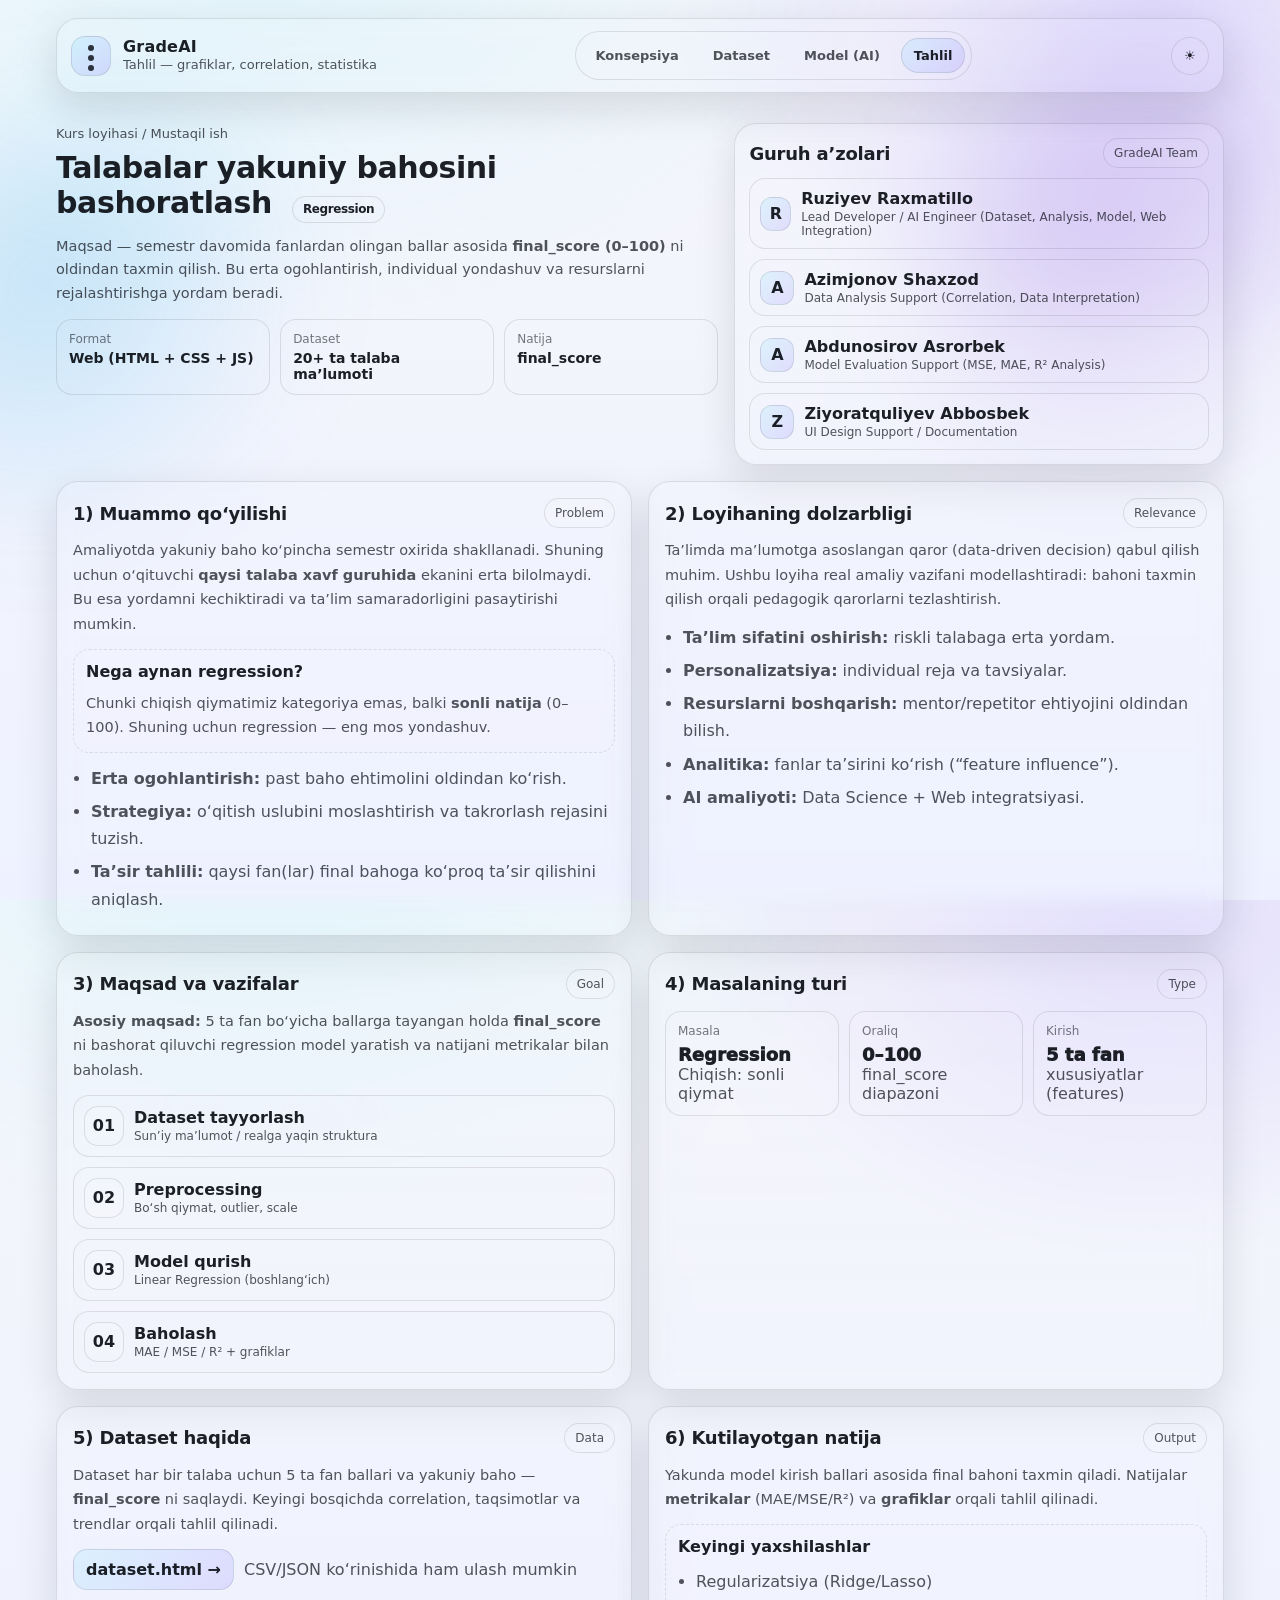
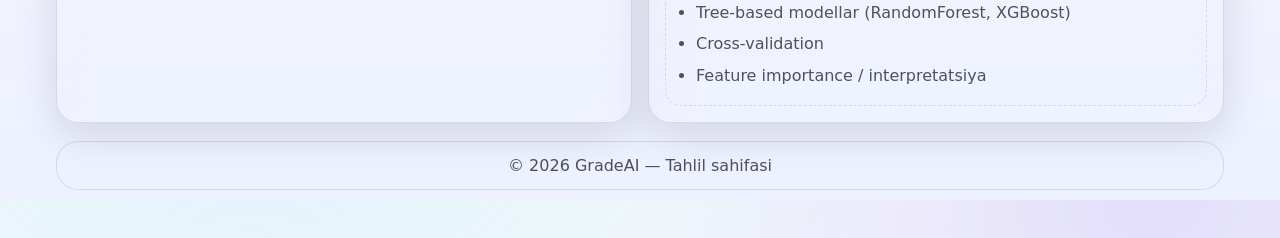
==== commit 08f4e845: "addd" ====
--- a/index.html
+++ b/index.html
@@ -114,28 +114,29 @@
                                 <span class="avatar">R</span>
                                 <div>
                                     <div class="mem-name">Ruziyev Raxmatillo</div>
-                                    <div class="mem-sub">Frontend / Integratsiya</div>
+                                    <div class="mem-sub">Lead Developer / AI Engineer (Dataset, Analysis, Model, Web
+                                        Integration)</div>
                                 </div>
                             </li>
                             <li>
                                 <span class="avatar">A</span>
                                 <div>
                                     <div class="mem-name">Azimjonov Shaxzod</div>
-                                    <div class="mem-sub">Dataset / Tahlil</div>
+                                    <div class="mem-sub">Data Analysis Support (Correlation, Data Interpretation)</div>
                                 </div>
                             </li>
                             <li>
                                 <span class="avatar">A</span>
                                 <div>
                                     <div class="mem-name">Abdunosirov Asrorbek</div>
-                                    <div class="mem-sub">Model / Baholash</div>
+                                    <div class="mem-sub">Model Evaluation Support (MSE, MAE, R² Analysis)</div>
                                 </div>
                             </li>
                             <li>
                                 <span class="avatar">Z</span>
                                 <div>
                                     <div class="mem-name">Ziyoratquliyev Abbosbek</div>
-                                    <div class="mem-sub">UI / Hujjat</div>
+                                    <div class="mem-sub">UI Design Support / Documentation</div>
                                 </div>
                             </li>
                         </ul>
--- a/main.css
+++ b/main.css
@@ -3,6 +3,7 @@
   Smooth theme switching + modern layout
 ========== */
 
+/* ---------- Theme tokens ---------- */
 :root {
   --bg: #070a14;
   --bg2: #0b1024;
@@ -22,7 +23,8 @@
   --radius: 18px;
   --radius2: 22px;
 
-  --container: 1100px;
+  /* ✅ keep optimal */
+  --container: 1200px;
 
   /* Smooth transitions */
   --ts: 260ms;
@@ -50,30 +52,53 @@
   color-scheme: light;
 }
 
-* {
-  box-sizing: border-box;
-}
-
-html,
-body {
-  height: 100%;
-}
+/* ---------- Base ---------- */
+* { box-sizing: border-box; }
+
+html, body { height: 100%; }
 
 body {
   margin: 0;
-  font-family: ui-sans-serif, system-ui, -apple-system, Segoe UI, Roboto, Arial, "Apple Color Emoji",
-    "Segoe UI Emoji";
+  font-family: ui-sans-serif, system-ui, -apple-system, Segoe UI, Roboto, Arial,
+    "Apple Color Emoji", "Segoe UI Emoji";
   color: var(--text);
   background:
     radial-gradient(1100px 700px at 20% -10%, rgba(106, 228, 255, 0.16), transparent 60%),
     radial-gradient(900px 650px at 90% 0%, rgba(124, 92, 255, 0.16), transparent 55%),
     linear-gradient(180deg, var(--bg), var(--bg2));
   overflow-x: hidden;
-
   transition: background var(--ts) var(--te), color var(--ts) var(--te);
 }
 
-/* Smooth transitions for components */
+.muted { color: var(--muted); }
+
+.wrap {
+  position: relative;
+  z-index: 1;
+  max-width: var(--container);
+  margin: 0 auto;
+  padding: 18px 16px 48px;
+}
+
+.content { padding-top: 14px; }
+
+/* Skip link */
+.skip-link {
+  position: absolute;
+  left: -999px;
+  top: 12px;
+  padding: 10px 12px;
+  background: var(--card2);
+  border: 1px solid var(--border);
+  border-radius: 10px;
+  color: var(--text);
+}
+.skip-link:focus {
+  left: 12px;
+  z-index: 1000;
+}
+
+/* Smooth transitions for main components */
 .topbar,
 .nav,
 .mobile-nav,
@@ -86,7 +111,13 @@
 .btn,
 .icon-btn,
 .burger,
-.bg-orb {
+.bg-orb,
+.table-wrap,
+.modal-card,
+.modal-backdrop,
+.input,
+.select,
+.mini-btn {
   transition:
     background-color var(--ts) var(--te),
     color var(--ts) var(--te),
@@ -97,7 +128,7 @@
     transform var(--ts) var(--te);
 }
 
-/* Background orbs */
+/* ---------- Background orbs ---------- */
 .bg-orb {
   position: fixed;
   width: 500px;
@@ -108,54 +139,18 @@
   pointer-events: none;
   z-index: 0;
 }
-
 .orb-1 {
   left: -120px;
   top: 120px;
   background: radial-gradient(circle at 30% 30%, var(--brand), transparent 55%);
 }
-
 .orb-2 {
   right: -160px;
   top: 50px;
   background: radial-gradient(circle at 30% 30%, var(--brand2), transparent 55%);
 }
 
-.wrap {
-  position: relative;
-  z-index: 1;
-  max-width: var(--container);
-  margin: 0 auto;
-  padding: 18px 16px 48px;
-}
-
-/* Skip link */
-.skip-link {
-  position: absolute;
-  left: -999px;
-  top: 12px;
-  padding: 10px 12px;
-  background: var(--card2);
-  border: 1px solid var(--border);
-  border-radius: 10px;
-  color: var(--text);
-}
-.skip-link:focus {
-  left: 12px;
-  z-index: 1000;
-}
-
-.content {
-  padding-top: 14px;
-}
-
-.muted {
-  color: var(--muted);
-}
-
-/* ==========
-  TOPBAR
-========== */
+/* ---------- TOPBAR ---------- */
 .topbar {
   display: flex;
   align-items: center;
@@ -277,9 +272,7 @@
   display: none;
   padding: 8px 10px;
 }
-.burger:hover {
-  background: rgba(255, 255, 255, 0.07);
-}
+.burger:hover { background: rgba(255, 255, 255, 0.07); }
 .burger span {
   display: block;
   height: 2px;
@@ -297,14 +290,9 @@
   border-radius: var(--radius);
   box-shadow: var(--shadow);
 }
-.mobile-nav .navlink {
-  display: block;
-  width: 100%;
-}
-
-/* ==========
-  HERO
-========== */
+.mobile-nav .navlink { display: block; width: 100%; }
+
+/* ---------- HERO ---------- */
 .hero {
   display: grid;
   grid-template-columns: 1.15fr 0.85fr;
@@ -360,15 +348,8 @@
   border: 1px solid var(--border);
   background: rgba(255, 255, 255, 0.03);
 }
-.meta-title {
-  color: var(--muted2);
-  font-size: 12px;
-}
-.meta-value {
-  margin-top: 4px;
-  font-weight: 800;
-  font-size: 14px;
-}
+.meta-title { color: var(--muted2); font-size: 12px; }
+.meta-value { margin-top: 4px; font-weight: 800; font-size: 14px; }
 
 .hero-card {
   padding: 14px;
@@ -398,6 +379,7 @@
   color: var(--muted);
 }
 
+/* Members (concept page) */
 .members {
   list-style: none;
   padding: 0;
@@ -425,15 +407,9 @@
   background: linear-gradient(135deg, rgba(106, 228, 255, 0.16), rgba(124, 92, 255, 0.16));
 }
 .mem-name { font-weight: 800; }
-.mem-sub {
-  font-size: 12px;
-  color: var(--muted);
-  margin-top: 2px;
-}
-
-/* ==========
-  BUTTON
-========== */
+.mem-sub { font-size: 12px; color: var(--muted); margin-top: 2px; }
+
+/* ---------- BUTTONS ---------- */
 .btn {
   display: inline-flex;
   align-items: center;
@@ -446,15 +422,15 @@
   color: var(--text);
   text-decoration: none;
   font-weight: 800;
-}
-.btn:hover {
-  transform: translateY(-1px);
-  filter: brightness(1.05);
-}
-
-/* ==========
-  GRID / CARDS
-========== */
+  cursor: pointer;
+}
+.btn:hover { transform: translateY(-1px); filter: brightness(1.05); }
+.btn:disabled { opacity: 0.5; cursor: not-allowed; transform: none; }
+
+.btn-ghost { background: rgba(255, 255, 255, 0.03); }
+.danger { border-color: rgba(255, 80, 80, 0.35) !important; }
+
+/* ---------- GRID / CARDS ---------- */
 .grid {
   margin-top: 16px;
   display: grid;
@@ -479,11 +455,7 @@
   margin-bottom: 10px;
 }
 
-.h2 {
-  margin: 0;
-  font-size: 18px;
-  letter-spacing: -0.2px;
-}
+.h2 { margin: 0; font-size: 18px; letter-spacing: -0.2px; }
 
 .tag {
   font-size: 12px;
@@ -501,6 +473,7 @@
   font-size: 14.5px;
 }
 
+/* Concept helpers */
 .bullets {
   margin: 12px 0 0;
   padding-left: 18px;
@@ -517,10 +490,7 @@
   border: 1px dashed var(--border);
   background: rgba(255, 255, 255, 0.03);
 }
-.callout-title {
-  font-weight: 900;
-  margin: 0 0 6px;
-}
+.callout-title { font-weight: 900; margin: 0 0 6px; }
 
 .steps {
   margin-top: 12px;
@@ -547,11 +517,7 @@
   background: rgba(255, 255, 255, 0.05);
 }
 .step-title { font-weight: 900; }
-.step-sub {
-  font-size: 12px;
-  color: var(--muted);
-  margin-top: 2px;
-}
+.step-sub { font-size: 12px; color: var(--muted); margin-top: 2px; }
 
 .stat {
   margin-top: 12px;
@@ -565,15 +531,8 @@
   border: 1px solid var(--border);
   background: rgba(255, 255, 255, 0.03);
 }
-.stat-top {
-  color: var(--muted2);
-  font-size: 12px;
-}
-.stat-big {
-  margin-top: 6px;
-  font-size: 18px;
-  font-weight: 950;
-}
+.stat-top { color: var(--muted2); font-size: 12px; }
+.stat-big { margin-top: 6px; font-size: 18px; font-weight: 950; }
 
 .link-row {
   margin-top: 12px;
@@ -583,6 +542,7 @@
   flex-wrap: wrap;
 }
 
+/* ---------- FOOTER ---------- */
 .footer {
   margin-top: 18px;
   padding: 14px;
@@ -590,14 +550,12 @@
   border: 1px solid var(--border);
   background: rgba(255, 255, 255, 0.03);
   display: flex;
-  justify-content: space-between;
+  justify-content: center;
   gap: 10px;
   flex-wrap: wrap;
 }
 
-/* ==========
-  THEME FADE OVERLAY
-========== */
+/* ---------- THEME FADE OVERLAY ---------- */
 .theme-fade {
   position: fixed;
   inset: 0;
@@ -607,13 +565,175 @@
   transition: opacity 180ms var(--te);
   z-index: 9999;
 }
-.theme-fade.is-on {
-  opacity: 0.25;
-}
+.theme-fade.is-on { opacity: 0.25; }
 
 /* ==========
-  RESPONSIVE
+  DATASET EXTRAS
 ========== */
+.small { font-size: 12px; }
+
+.toolbar {
+  display: flex;
+  align-items: center;
+  justify-content: space-between;
+  gap: 10px;
+  margin: 10px 0 12px;
+  flex-wrap: wrap;
+}
+
+.search { flex: 1; min-width: 220px; }
+.toolbar-right { display: flex; align-items: center; gap: 8px; }
+
+.input, .select {
+  width: 100%;
+  height: 40px;
+  padding: 0 12px;
+  border-radius: 14px;
+  border: 1px solid var(--border);
+  background: rgba(255, 255, 255, 0.03);
+  color: var(--text);
+  outline: none;
+}
+.select { width: auto; padding-right: 10px; }
+
+.table-wrap {
+  overflow: auto;
+  border-radius: 16px;
+  border: 1px solid var(--border);
+  background: rgba(255, 255, 255, 0.02);
+}
+
+.table {
+  width: 100%;
+  border-collapse: collapse;
+  min-width: 900px;
+}
+
+.table th,
+.table td {
+  text-align: left;
+  padding: 12px 12px;
+  border-bottom: 1px solid var(--border);
+  color: var(--muted);
+  font-size: 13px;
+  vertical-align: top;
+}
+
+.table th {
+  color: var(--text);
+  font-size: 12px;
+  letter-spacing: 0.2px;
+  background: rgba(255, 255, 255, 0.03);
+  position: sticky;
+  top: 0;
+  z-index: 1;
+}
+
+.fio { font-weight: 900; color: var(--text); }
+.fio-cell .small { margin-top: 2px; display: block; }
+
+.actions { white-space: nowrap; }
+
+.mini-btn {
+  height: 34px;
+  padding: 0 10px;
+  border-radius: 12px;
+  border: 1px solid var(--border);
+  background: rgba(255, 255, 255, 0.03);
+  color: var(--text);
+  cursor: pointer;
+  font-weight: 800;
+  margin-right: 6px;
+}
+.mini-btn:hover { transform: translateY(-1px); }
+.mini-btn.danger { border-color: rgba(255, 80, 80, 0.35); }
+
+.dataset-actions { display: grid; gap: 10px; }
+
+/* Pagination in ONE row */
+.pagination {
+  display: flex;
+  align-items: center;
+  justify-content: center;
+  gap: 12px;
+  margin-top: 12px;
+  flex-wrap: nowrap;
+}
+.page-info {
+  min-width: 90px;
+  text-align: center;
+  color: var(--muted);
+  font-weight: 800;
+}
+
+/* Action row (Reset UI / Demo / Clear) */
+.action-row {
+  display: grid;
+  grid-template-columns: repeat(3, minmax(0, 1fr));
+  gap: 10px;
+}
+
+/* ---------- MODAL ---------- */
+.modal[hidden] { display: none; }
+
+.modal {
+  position: fixed;
+  inset: 0;
+  z-index: 10000;
+  display: grid;
+  place-items: center;
+  padding: 18px;
+}
+
+/* Improved backdrop */
+.modal-backdrop {
+  position: absolute;
+  inset: 0;
+  background:
+    radial-gradient(900px 500px at 20% 10%, rgba(106, 228, 255, 0.18), rgba(0,0,0,0.0) 60%),
+    radial-gradient(900px 500px at 80% 0%, rgba(124, 92, 255, 0.18), rgba(0,0,0,0.0) 60%),
+    rgba(0, 0, 0, 0.55);
+  backdrop-filter: blur(6px);
+}
+
+.modal-card {
+  position: relative;
+  width: min(900px, 100%);
+  border-radius: var(--radius2);
+  border: 1px solid var(--border);
+  background: linear-gradient(180deg, rgba(255, 255, 255, 0.10), rgba(255, 255, 255, 0.04));
+  box-shadow: var(--shadow);
+  backdrop-filter: blur(12px);
+  padding: 14px;
+}
+
+.modal-head {
+  display: flex;
+  align-items: flex-start;
+  justify-content: space-between;
+  gap: 10px;
+  margin-bottom: 10px;
+}
+
+.form { margin-top: 8px; }
+.form-grid {
+  display: grid;
+  grid-template-columns: repeat(3, minmax(0, 1fr));
+  gap: 10px;
+}
+
+.field { display: grid; gap: 6px; }
+.label { font-size: 12px; color: var(--muted); }
+
+.modal-actions {
+  margin-top: 12px;
+  display: flex;
+  justify-content: flex-end;
+  gap: 10px;
+  flex-wrap: wrap;
+}
+
+/* ---------- RESPONSIVE ---------- */
 @media (max-width: 980px) {
   .hero { grid-template-columns: 1fr; }
   .grid { grid-template-columns: 1fr; }
@@ -625,4 +745,9 @@
   .brand { min-width: 0; }
   .hero-meta { grid-template-columns: 1fr; }
   .stat { grid-template-columns: 1fr; }
+}
+
+@media (max-width: 900px) {
+  .form-grid { grid-template-columns: 1fr; }
+  .action-row { grid-template-columns: 1fr; }
 }
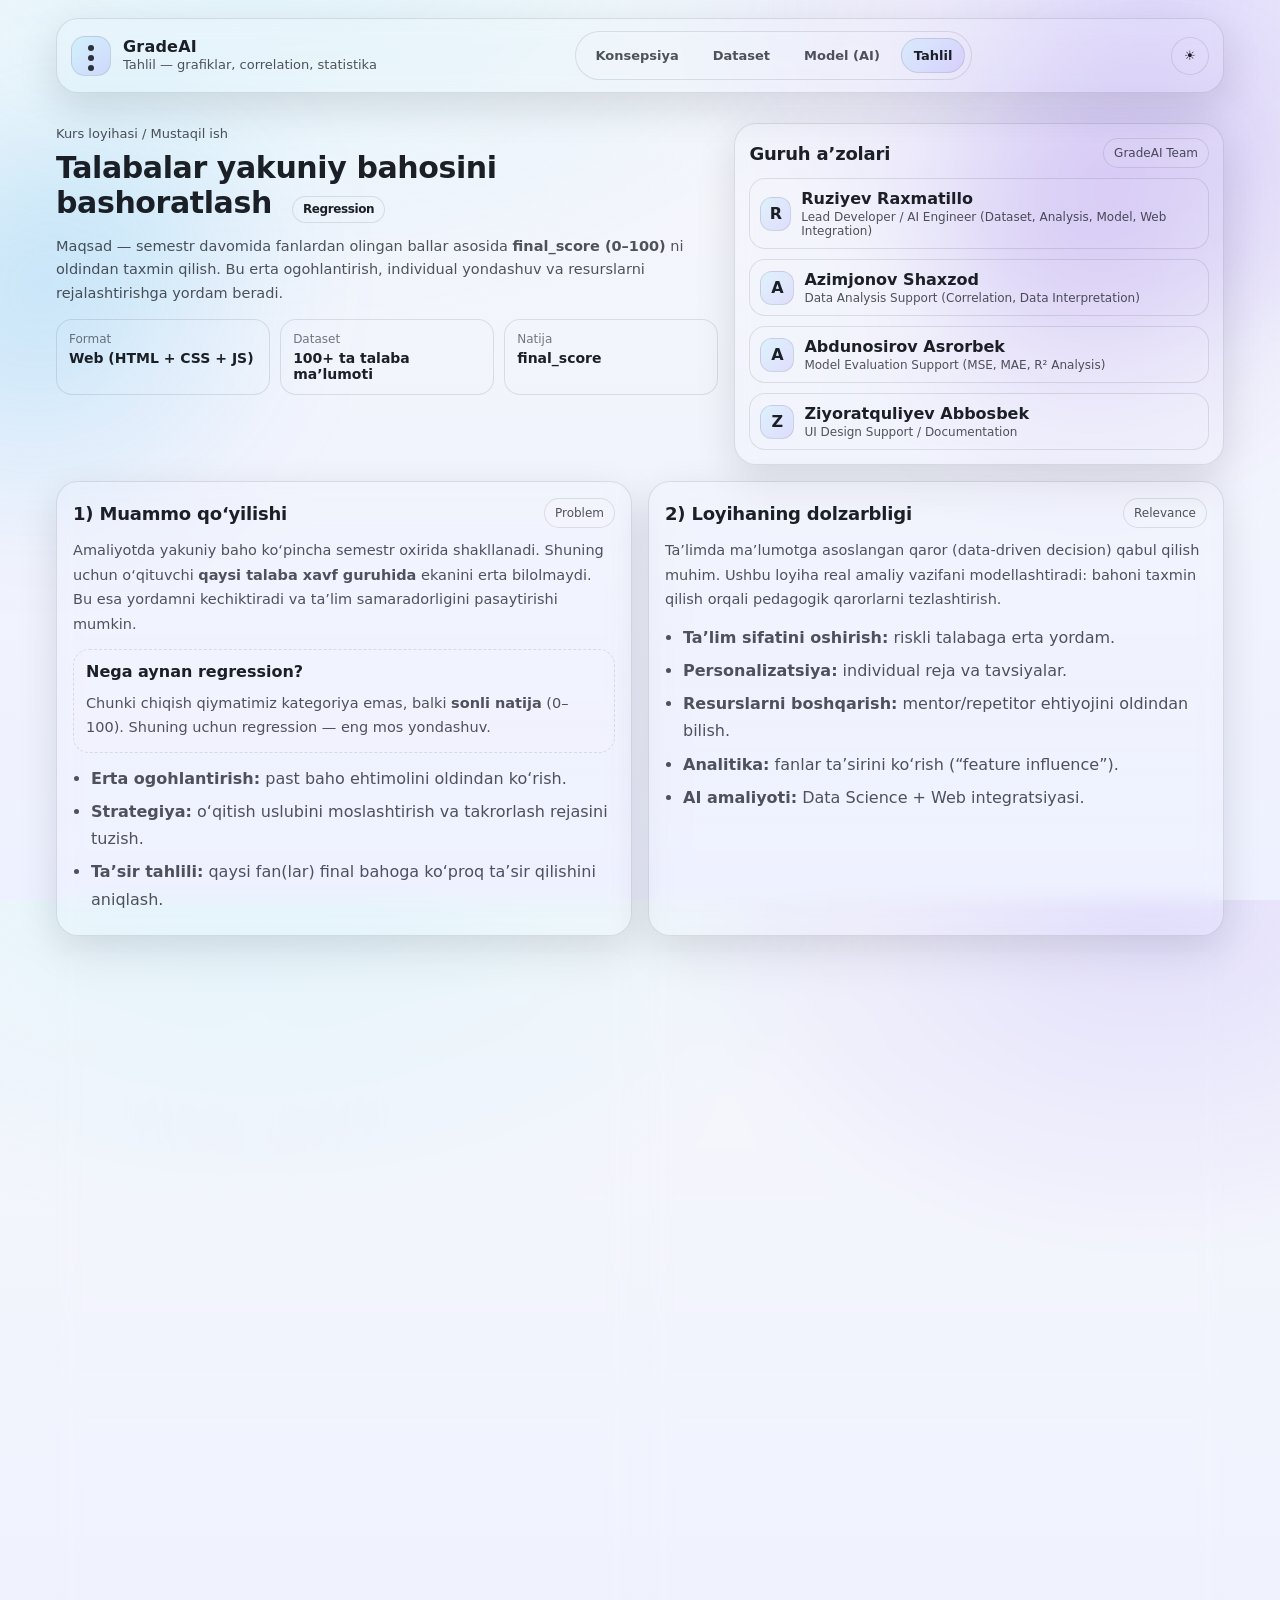
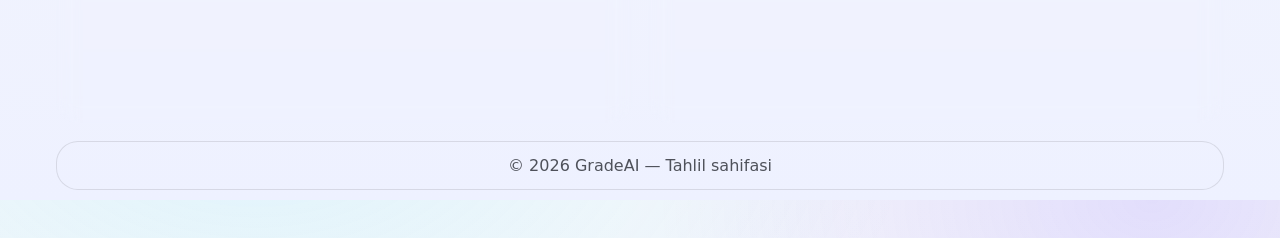
==== commit f8bddfc9: "add" ====
--- a/index.html
+++ b/index.html
@@ -93,7 +93,7 @@
                         </div>
                         <div class="meta-chip">
                             <div class="meta-title">Dataset</div>
-                            <div class="meta-value">20+ ta talaba ma’lumoti</div>
+                            <div class="meta-value">100+ ta talaba ma’lumoti</div>
                         </div>
                         <div class="meta-chip">
                             <div class="meta-title">Natija</div>
--- a/main.css
+++ b/main.css
@@ -150,6 +150,7 @@
   background: radial-gradient(circle at 30% 30%, var(--brand2), transparent 55%);
 }
 
+
 /* ---------- TOPBAR ---------- */
 .topbar {
   display: flex;
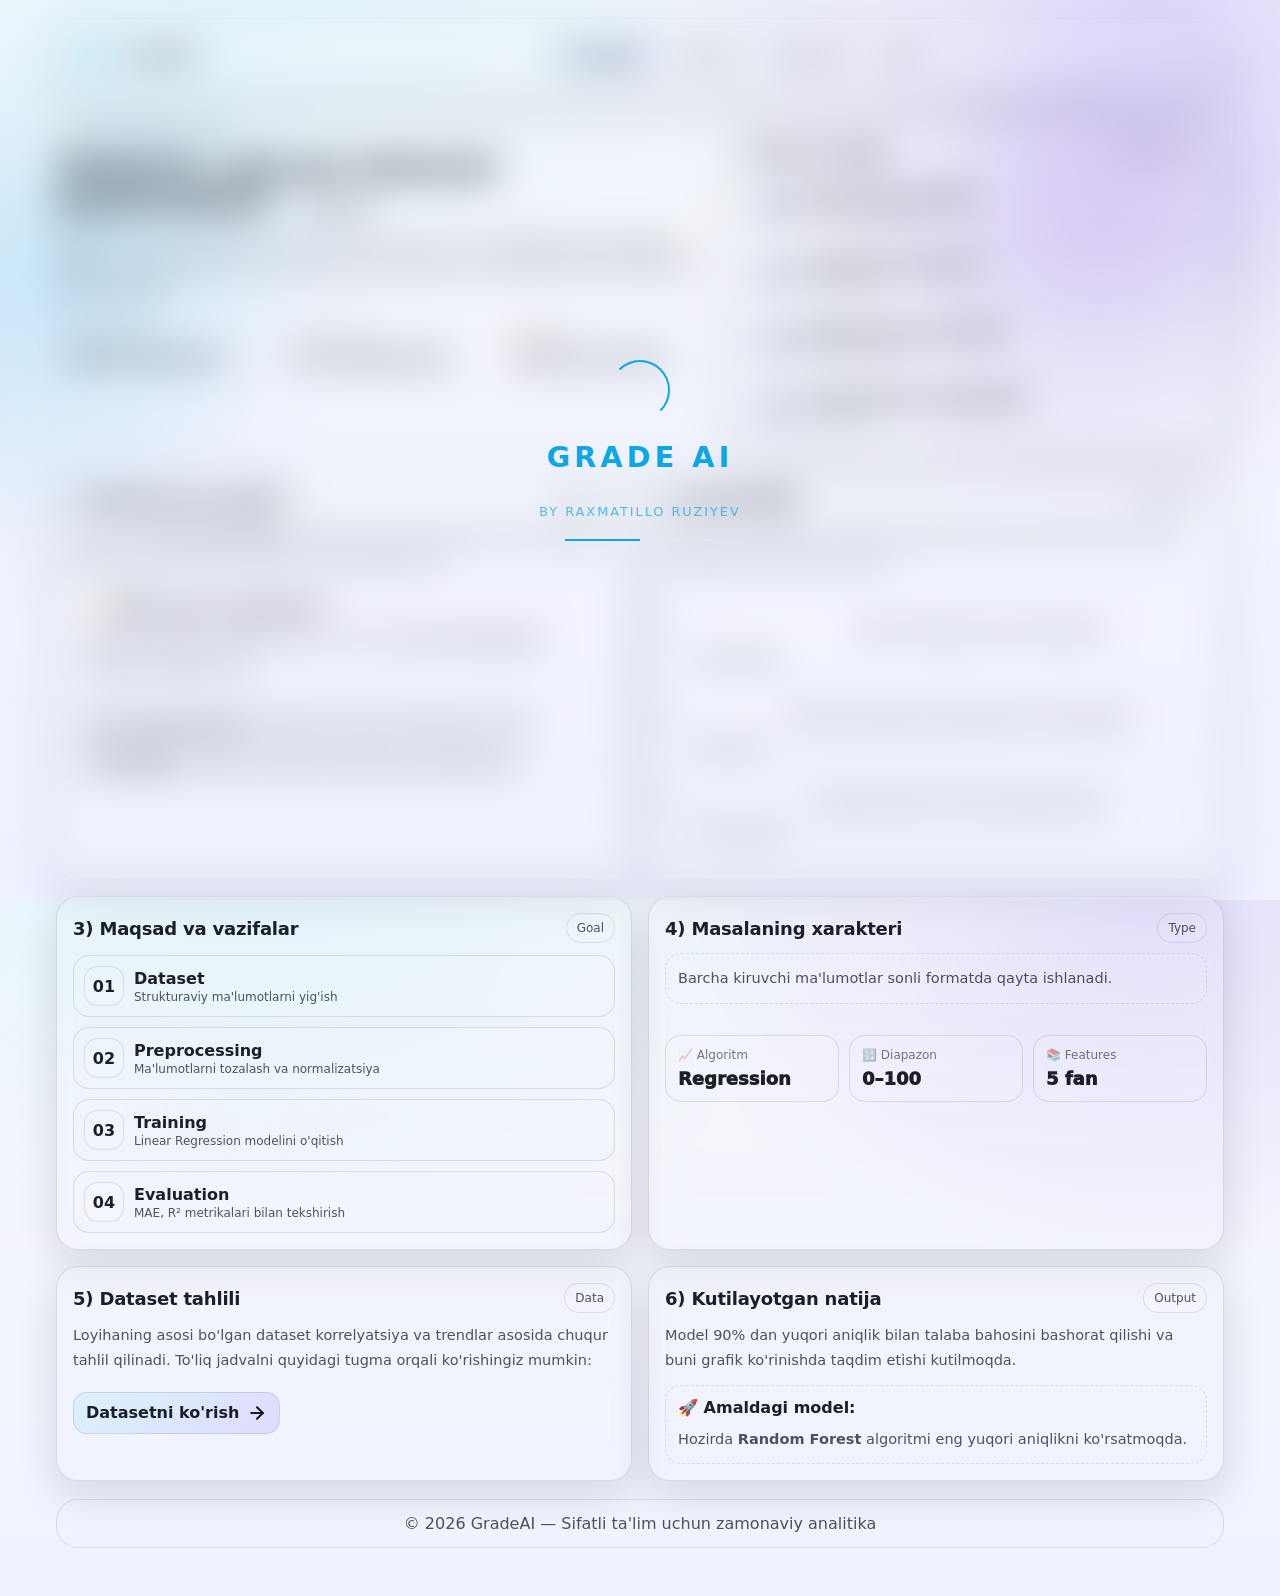
==== commit 39161d70: "update konsepsiya page" ====
--- a/index.html
+++ b/index.html
@@ -4,9 +4,12 @@
 <head>
     <meta charset="UTF-8" />
     <meta name="viewport" content="width=device-width, initial-scale=1.0" />
-    <title>GradeAI — Tahlil</title>
-
-    <!-- Prevent theme flash: set theme BEFORE CSS loads -->
+    <title>GradeAI — Konsepsiya</title>
+
+    <link
+        href="https://fonts.googleapis.com/css2?family=Inter:wght@400;500;600;700&family=Montserrat:wght@700;800&display=swap"
+        rel="stylesheet">
+
     <script>
         (function () {
             try {
@@ -19,34 +22,53 @@
     </script>
 
     <link rel="stylesheet" href="/main.css" />
+
+    <style>
+        /* .hero-left { padding-right: 20px; } */
+        /* .card { display: flex; flex-direction: column; justify-content: space-between; } */
+        .bullets li b {
+            color: white;
+        }
+
+        /* Kalit so'zlarni ajratib ko'rsatish */
+    </style>
 </head>
 
 <body>
+    <div id="page-loader" class="loader-wrapper">
+        <div class="loader-content">
+            <div class="loader-spinner"></div>
+            <div class="loader-logo-text">Grade AI</div>
+            <div class="loader-logo-title">By Raxmatillo Ruziyev</div>
+            <div class="loader-bar"><span></span></div>
+        </div>
+    </div>
     <a class="skip-link" href="#content">Kontentga o‘tish</a>
 
     <div class="bg-orb orb-1"></div>
     <div class="bg-orb orb-2"></div>
 
     <div class="wrap">
-        <!-- NAVBAR -->
         <header class="topbar">
             <div class="brand">
-                <div class="logo">
-                    <span class="logo-dot"></span>
-                    <span class="logo-dot"></span>
-                    <span class="logo-dot"></span>
+                <div class="ai-logo-box">
+                    <svg viewBox="0 0 40 40" fill="none" xmlns="http://www.w3.org/2000/svg">
+                        <rect x="5" y="5" width="30" height="30" rx="2" stroke="var(--brand)" stroke-width="2" />
+                        <path d="M12 20H28M20 12V28" stroke="var(--brand)" stroke-width="2" stroke-linecap="square" />
+                        <circle cx="20" cy="20" r="4" fill="var(--brand)" />
+                        <path d="M5 12H10M30 12H35M5 28H10M30 28H35" stroke="var(--brand)" stroke-width="2" />
+                    </svg>
                 </div>
                 <div class="brand-text">
                     <div class="brand-title">GradeAI</div>
-                    <div class="brand-sub">Tahlil — grafiklar, correlation, statistika</div>
                 </div>
             </div>
 
             <nav class="nav" aria-label="Asosiy navigatsiya">
-                <a class="navlink" href="/index.html">Konsepsiya</a>
+                <a class="navlink is-active" href="/index.html">Konsepsiya</a>
                 <a class="navlink" href="/dataset.html">Dataset</a>
                 <a class="navlink" href="/model.html">Model (AI)</a>
-                <a class="navlink is-active" href="/analysis.html">Tahlil</a>
+                <a class="navlink" href="/analysis.html">Tahlil</a>
             </nav>
 
             <div class="topbar-actions">
@@ -54,50 +76,45 @@
                     <span class="icon-sun" aria-hidden="true">☀</span>
                     <span class="icon-moon" aria-hidden="true">🌙</span>
                 </button>
-
-                <button class="burger" id="burger" type="button" aria-label="Menyuni ochish" aria-expanded="false">
+                <button class="burger" id="burger" type="button" aria-label="Menyuni ochish">
                     <span></span><span></span><span></span>
                 </button>
             </div>
         </header>
 
-        <!-- Mobile nav -->
         <div class="mobile-nav" id="mobileNav" hidden>
-            <a class="navlink" href="/index.html">Konsepsiya</a>
+            <a class="navlink is-active" href="/index.html">Konsepsiya</a>
             <a class="navlink" href="/dataset.html">Dataset</a>
             <a class="navlink" href="/model.html">Model (AI)</a>
-            <a class="navlink is-active" href="/analysis.html">Tahlil</a>
+            <a class="navlink" href="/analysis.html">Tahlil</a>
         </div>
 
         <main id="content" class="content">
-            <!-- HERO -->
             <section class="hero">
                 <div class="hero-left">
-                    <p class="kicker">Kurs loyihasi / Mustaqil ish</p>
-
+                    <p class="kicker">✨ Sun’iy Intellekt Loyihasi</p>
                     <h1 class="hero-title">
                         Talabalar yakuniy bahosini bashoratlash
                         <span class="badge">Regression</span>
                     </h1>
-
                     <p class="hero-desc">
                         Maqsad — semestr davomida fanlardan olingan ballar asosida <b>final_score (0–100)</b> ni
-                        oldindan taxmin qilish.
-                        Bu erta ogohlantirish, individual yondashuv va resurslarni rejalashtirishga yordam beradi.
+                        oldindan taxmin qilish. Bu tizim o'qituvchilarga talabalar o'zlashtirishini erta tahlil qilish
+                        imkonini beradi.
                     </p>
 
                     <div class="hero-meta">
                         <div class="meta-chip">
-                            <div class="meta-title">Format</div>
-                            <div class="meta-value">Web (HTML + CSS + JS)</div>
+                            <div class="meta-title">⚙️ Texnologiya</div>
+                            <div class="meta-value">Web (AI Integrated)</div>
                         </div>
                         <div class="meta-chip">
-                            <div class="meta-title">Dataset</div>
-                            <div class="meta-value">100+ ta talaba ma’lumoti</div>
+                            <div class="meta-title">📊 Ma'lumot</div>
+                            <div class="meta-value">100+ Realistik Data</div>
                         </div>
                         <div class="meta-chip">
-                            <div class="meta-title">Natija</div>
-                            <div class="meta-value">final_score</div>
+                            <div class="meta-title">🎯 Target</div>
+                            <div class="meta-value">final_score (0-100)</div>
                         </div>
                     </div>
                 </div>
@@ -108,89 +125,94 @@
                             <h2 class="h2">Guruh a’zolari</h2>
                             <span class="pill">GradeAI Team</span>
                         </div>
-
                         <ul class="members">
-                            <li>
-                                <span class="avatar">R</span>
+                            <li onclick="openMemberModal('RR')">
+                                <span class="avatar">RR</span>
                                 <div>
                                     <div class="mem-name">Ruziyev Raxmatillo</div>
-                                    <div class="mem-sub">Lead Developer / AI Engineer (Dataset, Analysis, Model, Web
-                                        Integration)</div>
+                                    <div class="mem-sub">Lead / AI Engineer</div>
                                 </div>
                             </li>
-                            <li>
-                                <span class="avatar">A</span>
+                            <li onclick="openMemberModal('AS')">
+                                <span class="avatar">AS</span>
                                 <div>
                                     <div class="mem-name">Azimjonov Shaxzod</div>
-                                    <div class="mem-sub">Data Analysis Support (Correlation, Data Interpretation)</div>
+                                    <div class="mem-sub">Data Analysis</div>
                                 </div>
                             </li>
-                            <li>
-                                <span class="avatar">A</span>
+                            <li onclick="openMemberModal('AA')">
+                                <span class="avatar">AA</span>
                                 <div>
                                     <div class="mem-name">Abdunosirov Asrorbek</div>
-                                    <div class="mem-sub">Model Evaluation Support (MSE, MAE, R² Analysis)</div>
+                                    <div class="mem-sub">Model Evaluation</div>
                                 </div>
                             </li>
-                            <li>
-                                <span class="avatar">Z</span>
+                            <li onclick="openMemberModal('ZA')">
+                                <span class="avatar">ZA</span>
                                 <div>
                                     <div class="mem-name">Ziyoratquliyev Abbosbek</div>
-                                    <div class="mem-sub">UI Design Support / Documentation</div>
+                                    <div class="mem-sub">UI Design</div>
                                 </div>
                             </li>
                         </ul>
+
+                        <div id="memberModal" class="modal-overlay"
+                            onclick="if(event.target == this) closeMemberModal()">
+                            <div class="modal-card">
+                                <button class="modal-close" onclick="closeMemberModal()">&times;</button>
+                                <div class="modal-header">
+                                    <span id="modalAvatar" class="avatar large"></span>
+                                    <div class="modal-title-group">
+                                        <h2 id="modalName" class="modal-name"></h2>
+                                        <p id="modalRole" class="modal-role"></p>
+                                    </div>
+                                </div>
+                                <div class="modal-body">
+                                    <h3 class="modal-subtitle">Loyihadagi mas'uliyati:</h3>
+                                    <ul id="modalTasks" class="modal-task-list"></ul>
+                                </div>
+                            </div>
+                        </div>
                     </div>
                 </div>
             </section>
 
-            <!-- GRID CARDS -->
             <section class="grid">
                 <article class="card">
                     <div class="card-head">
                         <h2 class="h2">1) Muammo qo‘yilishi</h2>
                         <span class="tag">Problem</span>
                     </div>
-
                     <p>
-                        Amaliyotda yakuniy baho ko‘pincha semestr oxirida shakllanadi.
-                        Shuning uchun o‘qituvchi <b>qaysi talaba xavf guruhida</b> ekanini erta bilolmaydi.
-                        Bu esa yordamni kechiktiradi va ta’lim samaradorligini pasaytirishi mumkin.
+                        O‘qituvchi <b>xavf guruhidagi</b> talabalarni faqat imtihondan so'ng aniqlaydi. Bizning yechim
+                        esa bu jarayonni avtomatlashtiradi.
                     </p>
-
                     <div class="callout">
-                        <div class="callout-title">Nega aynan regression?</div>
+                        <div class="callout-title">💡 Nega aynan regression?</div>
                         <p class="muted">
-                            Chunki chiqish qiymatimiz kategoriya emas, balki <b>sonli natija</b> (0–100).
-                            Shuning uchun regression — eng mos yondashuv.
+                            Chunki natijamiz klassifikatsiya emas, balki <b>0 dan 100 gacha bo'lgan uzluksiz son</b>.
                         </p>
                     </div>
-
+                    <ul class="callout" style="list-style: none;">
+                        <li><b>Erta ogohlantirish:</b> Past baho xavfini oldindan ko'rish.</li><br>
+                        <li><b>Strategiya:</b> O‘qitish uslubini individual moslashtirish.</li>
+                    </ul>
+                </article>
+
+                <article class="card">
+                    <div class="card-head">
+                        <h2 class="h2">2) Dolzarbligi</h2>
+                        <span class="tag">Relevance</span>
+                    </div>
+                    <p>
+                        Ta’limda "Data-driven" qarorlar qabul qilish orqali o'qitish sifatini yangi bosqichga olib
+                        chiqish mumkin.
+                    </p><br>
                     <ul class="bullets">
-                        <li><b>Erta ogohlantirish:</b> past baho ehtimolini oldindan ko‘rish.</li>
-                        <li><b>Strategiya:</b> o‘qitish uslubini moslashtirish va takrorlash rejasini tuzish.</li>
-                        <li><b>Ta’sir tahlili:</b> qaysi fan(lar) final bahoga ko‘proq ta’sir qilishini aniqlash.</li>
-                    </ul>
-                </article>
-
-                <article class="card">
-                    <div class="card-head">
-                        <h2 class="h2">2) Loyihaning dolzarbligi</h2>
-                        <span class="tag">Relevance</span>
-                    </div>
-
-                    <p>
-                        Ta’limda ma’lumotga asoslangan qaror (data-driven decision) qabul qilish muhim.
-                        Ushbu loyiha real amaliy vazifani modellashtiradi: bahoni taxmin qilish orqali
-                        pedagogik qarorlarni tezlashtirish.
-                    </p>
-
-                    <ul class="bullets">
-                        <li><b>Ta’lim sifatini oshirish:</b> riskli talabaga erta yordam.</li>
-                        <li><b>Personalizatsiya:</b> individual reja va tavsiyalar.</li>
-                        <li><b>Resurslarni boshqarish:</b> mentor/repetitor ehtiyojini oldindan bilish.</li>
-                        <li><b>Analitika:</b> fanlar ta’sirini ko‘rish (“feature influence”).</li>
-                        <li><b>AI amaliyoti:</b> Data Science + Web integratsiyasi.</li>
+                        <li class="callout"><b>Personalizatsiya:</b> Har bir talaba uchun individual yondashuv.</li>
+                        <li class="callout"><b>Analitika:</b> Fanlarning yakuniy bahoga ta’sir darajasini aniqlash.</li>
+                        <li class="callout"><b>AI Amaliyoti:</b> Nazariy bilimni real veb-loyiha bilan birlashtirish.
+                        </li>
                     </ul>
                 </article>
 
@@ -199,84 +221,82 @@
                         <h2 class="h2">3) Maqsad va vazifalar</h2>
                         <span class="tag">Goal</span>
                     </div>
-
-                    <p>
-                        <b>Asosiy maqsad:</b> 5 ta fan bo‘yicha ballarga tayangan holda <b>final_score</b> ni bashorat
-                        qiluvchi
-                        regression model yaratish va natijani metrikalar bilan baholash.
-                    </p>
-
                     <div class="steps">
                         <div class="step">
                             <div class="step-num">01</div>
                             <div class="step-body">
-                                <div class="step-title">Dataset tayyorlash</div>
-                                <div class="step-sub">Sun’iy ma’lumot / realga yaqin struktura</div>
+                                <div class="step-title">Dataset</div>
+                                <div class="step-sub">Strukturaviy ma'lumotlarni yig'ish</div>
                             </div>
                         </div>
                         <div class="step">
                             <div class="step-num">02</div>
                             <div class="step-body">
                                 <div class="step-title">Preprocessing</div>
-                                <div class="step-sub">Bo‘sh qiymat, outlier, scale</div>
+                                <div class="step-sub">Ma'lumotlarni tozalash va normalizatsiya</div>
                             </div>
                         </div>
                         <div class="step">
                             <div class="step-num">03</div>
                             <div class="step-body">
-                                <div class="step-title">Model qurish</div>
-                                <div class="step-sub">Linear Regression (boshlang‘ich)</div>
+                                <div class="step-title">Training</div>
+                                <div class="step-sub">Linear Regression modelini o'qitish</div>
                             </div>
                         </div>
                         <div class="step">
                             <div class="step-num">04</div>
                             <div class="step-body">
-                                <div class="step-title">Baholash</div>
-                                <div class="step-sub">MAE / MSE / R² + grafiklar</div>
-                            </div>
-                        </div>
-                    </div>
-                </article>
-
-                <article class="card">
-                    <div class="card-head">
-                        <h2 class="h2">4) Masalaning turi</h2>
+                                <div class="step-title">Evaluation</div>
+                                <div class="step-sub">MAE, R² metrikalari bilan tekshirish</div>
+                            </div>
+                        </div>
+                    </div>
+                </article>
+
+                <article class="card">
+                    <div class="card-head">
+                        <h2 class="h2">4) Masalaning xarakteri</h2>
                         <span class="tag">Type</span>
-                    </div>
-
+
+                    </div>
+                    <p class="callout" style="margin-top: 10px; text-align: left;">Barcha kiruvchi ma'lumotlar sonli
+                        formatda qayta ishlanadi.</p> <br>
                     <div class="stat">
                         <div class="stat-item">
-                            <div class="stat-top">Masala</div>
+                            <div class="stat-top">📈 Algoritm</div>
                             <div class="stat-big">Regression</div>
-                            <div class="muted">Chiqish: sonli qiymat</div>
                         </div>
                         <div class="stat-item">
-                            <div class="stat-top">Oraliq</div>
+                            <div class="stat-top">🔢 Diapazon</div>
                             <div class="stat-big">0–100</div>
-                            <div class="muted">final_score diapazoni</div>
                         </div>
                         <div class="stat-item">
-                            <div class="stat-top">Kirish</div>
-                            <div class="stat-big">5 ta fan</div>
-                            <div class="muted">xususiyatlar (features)</div>
-                        </div>
-                    </div>
-                </article>
-
-                <article class="card">
-                    <div class="card-head">
-                        <h2 class="h2">5) Dataset haqida</h2>
+                            <div class="stat-top">📚 Features</div>
+                            <div class="stat-big">5 fan</div>
+                        </div>
+                    </div>
+
+                </article>
+
+                <article class="card">
+                    <div class="card-head">
+                        <h2 class="h2">5) Dataset tahlili</h2>
                         <span class="tag">Data</span>
                     </div>
-
                     <p>
-                        Dataset har bir talaba uchun 5 ta fan ballari va yakuniy baho — <b>final_score</b> ni saqlaydi.
-                        Keyingi bosqichda correlation, taqsimotlar va trendlar orqali tahlil qilinadi.
-                    </p>
-
-                    <div class="link-row">
-                        <a class="btn" href="/dataset.html">dataset.html →</a>
-                        <span class="muted">CSV/JSON ko‘rinishida ham ulash mumkin</span>
+                        Loyihaning asosi bo'lgan dataset korrelyatsiya va trendlar asosida chuqur tahlil qilinadi.
+                        To'liq jadvalni quyidagi tugma orqali ko'rishingiz mumkin:
+                    </p> <br>
+                    <div class="link-row" style="margin-top: auto;">
+                        <a class="btn" href="/dataset.html">
+                            <span>Datasetni ko'rish</span>
+                            <svg xmlns="http://www.w3.org/2000/svg" width="20" height="20" viewBox="0 0 24 24"
+                                fill="none" stroke="currentColor" stroke-width="2.5" stroke-linecap="round"
+                                stroke-linejoin="round" class="btn-icon">
+                                <line x1="5" y1="12" x2="19" y2="12"></line>
+                                <polyline points="12 5 19 12 12 19"></polyline>
+                            </svg>
+                        </a>
                     </div>
                 </article>
 
@@ -285,33 +305,24 @@
                         <h2 class="h2">6) Kutilayotgan natija</h2>
                         <span class="tag">Output</span>
                     </div>
-
                     <p>
-                        Yakunda model kirish ballari asosida final bahoni taxmin qiladi.
-                        Natijalar <b>metrikalar</b> (MAE/MSE/R²) va <b>grafiklar</b> orqali tahlil qilinadi.
+                        Model 90% dan yuqori aniqlik bilan talaba bahosini bashorat qilishi va buni grafik ko'rinishda
+                        taqdim etishi kutilmoqda.
                     </p>
-
-                    <div class="callout">
-                        <div class="callout-title">Keyingi yaxshilashlar</div>
-                        <ul class="bullets compact">
-                            <li>Regularizatsiya (Ridge/Lasso)</li>
-                            <li>Tree-based modellar (RandomForest, XGBoost)</li>
-                            <li>Cross-validation</li>
-                            <li>Feature importance / interpretatsiya</li>
-                        </ul>
+                    <div class="callout custom-border">
+                        <div class="callout-title">🚀 Amaldagi model:</div>
+                        <p>Hozirda <b>Random Forest</b> algoritmi eng yuqori aniqlikni ko'rsatmoqda.</p>
                     </div>
                 </article>
             </section>
 
             <footer class="footer">
-                <div class="muted">© 2026 GradeAI — Tahlil sahifasi</div>
+                <div class="muted">© 2026 GradeAI — Sifatli ta'lim uchun zamonaviy analitika</div>
             </footer>
         </main>
     </div>
 
-    <!-- Smooth fade overlay for theme switching -->
     <div class="theme-fade" id="themeFade" aria-hidden="true"></div>
-
     <script src="/main.js"></script>
 </body>
 
--- a/main.css
+++ b/main.css
@@ -1,35 +1,23 @@
-/* ==========
-  GradeAI UI v2 (Light/Dark)
-  Smooth theme switching + modern layout
-========== */
-
-/* ---------- Theme tokens ---------- */
+/* ==========================================================================
+   1. VARIABLES & THEMES (Ranglar va Tokenlar)
+   ========================================================================== */
 :root {
   --bg: #070a14;
   --bg2: #0b1024;
   --card: rgba(255, 255, 255, 0.06);
   --card2: rgba(255, 255, 255, 0.08);
   --border: rgba(255, 255, 255, 0.10);
-
   --text: rgba(255, 255, 255, 0.92);
   --muted: rgba(255, 255, 255, 0.70);
   --muted2: rgba(255, 255, 255, 0.55);
-
   --brand: #6ae4ff;
   --brand2: #7c5cff;
-
   --shadow: 0 18px 50px rgba(0, 0, 0, 0.45);
-
   --radius: 18px;
   --radius2: 22px;
-
-  /* ✅ keep optimal */
   --container: 1200px;
-
-  /* Smooth transitions */
   --ts: 260ms;
   --te: cubic-bezier(.2, .8, .2, 1);
-
   color-scheme: dark;
 }
 
@@ -39,28 +27,25 @@
   --card: rgba(0, 0, 0, 0.04);
   --card2: rgba(0, 0, 0, 0.06);
   --border: rgba(0, 0, 0, 0.10);
-
   --text: rgba(10, 13, 20, 0.92);
   --muted: rgba(10, 13, 20, 0.70);
   --muted2: rgba(10, 13, 20, 0.55);
-
   --brand: #0ea5e9;
   --brand2: #6d28d9;
-
   --shadow: 0 14px 40px rgba(18, 20, 28, 0.12);
-
   color-scheme: light;
 }
 
-/* ---------- Base ---------- */
+/* ==========================================================================
+   2. BASE STYLES & LAYOUT (Asosiy qismlar)
+   ========================================================================== */
 * { box-sizing: border-box; }
 
 html, body { height: 100%; }
 
 body {
   margin: 0;
-  font-family: ui-sans-serif, system-ui, -apple-system, Segoe UI, Roboto, Arial,
-    "Apple Color Emoji", "Segoe UI Emoji";
+  font-family: ui-sans-serif, system-ui, -apple-system, Segoe UI, Roboto, Arial, "Apple Color Emoji", "Segoe UI Emoji";
   color: var(--text);
   background:
     radial-gradient(1100px 700px at 20% -10%, rgba(106, 228, 255, 0.16), transparent 60%),
@@ -70,8 +55,6 @@
   transition: background var(--ts) var(--te), color var(--ts) var(--te);
 }
 
-.muted { color: var(--muted); }
-
 .wrap {
   position: relative;
   z-index: 1;
@@ -81,674 +64,381 @@
 }
 
 .content { padding-top: 14px; }
-
-/* Skip link */
+.muted { color: var(--muted); }
+.small { font-size: 12px; }
+
+/* Transitions Helper */
+.topbar, .nav, .mobile-nav, .hero-card, .card, .meta-chip, .step, .stat-item, 
+.callout, .btn, .icon-btn, .burger, .bg-orb, .table-wrap, .modal-card, 
+.modal-backdrop, .input, .select, .mini-btn {
+  transition: background-color var(--ts) var(--te), color var(--ts) var(--te), border-color var(--ts) var(--te), 
+              box-shadow var(--ts) var(--te), filter var(--ts) var(--te), opacity var(--ts) var(--te), transform var(--ts) var(--te);
+
+}
+
+/* Background orbs */
+.bg-orb {
+  position: fixed; width: 500px; height: 500px; border-radius: 999px;
+  filter: blur(70px); opacity: 0.25; pointer-events: none; z-index: 0;
+}
+.orb-1 { left: -120px; top: 120px; background: radial-gradient(circle at 30% 30%, var(--brand), transparent 55%); }
+.orb-2 { right: -160px; top: 50px; background: radial-gradient(circle at 30% 30%, var(--brand2), transparent 55%); }
+
+/* Accessibility */
 .skip-link {
-  position: absolute;
-  left: -999px;
-  top: 12px;
-  padding: 10px 12px;
-  background: var(--card2);
-  border: 1px solid var(--border);
-  border-radius: 10px;
-  color: var(--text);
-}
-.skip-link:focus {
-  left: 12px;
-  z-index: 1000;
-}
-
-/* Smooth transitions for main components */
-.topbar,
-.nav,
-.mobile-nav,
-.hero-card,
-.card,
-.meta-chip,
-.step,
-.stat-item,
-.callout,
-.btn,
-.icon-btn,
-.burger,
-.bg-orb,
-.table-wrap,
-.modal-card,
-.modal-backdrop,
-.input,
-.select,
-.mini-btn {
-  transition:
-    background-color var(--ts) var(--te),
-    color var(--ts) var(--te),
-    border-color var(--ts) var(--te),
-    box-shadow var(--ts) var(--te),
-    filter var(--ts) var(--te),
-    opacity var(--ts) var(--te),
-    transform var(--ts) var(--te);
-}
-
-/* ---------- Background orbs ---------- */
-.bg-orb {
-  position: fixed;
-  width: 500px;
-  height: 500px;
-  border-radius: 999px;
-  filter: blur(70px);
-  opacity: 0.25;
-  pointer-events: none;
-  z-index: 0;
-}
-.orb-1 {
-  left: -120px;
-  top: 120px;
-  background: radial-gradient(circle at 30% 30%, var(--brand), transparent 55%);
-}
-.orb-2 {
-  right: -160px;
-  top: 50px;
-  background: radial-gradient(circle at 30% 30%, var(--brand2), transparent 55%);
-}
-
-
-/* ---------- TOPBAR ---------- */
+  position: absolute; left: -999px; top: 12px; padding: 10px 12px;
+  background: var(--card2); border: 1px solid var(--border); border-radius: 10px; color: var(--text);
+}
+.skip-link:focus { left: 12px; z-index: 1000; }
+
+/* ==========================================================================
+   3. NAVIGATION & TOPBAR
+   ========================================================================== */
 .topbar {
-  display: flex;
-  align-items: center;
-  justify-content: space-between;
-  gap: 14px;
-  padding: 12px 14px;
-  border: 1px solid var(--border);
+  display: flex; align-items: center; justify-content: space-between; gap: 14px;
+  padding: 12px 14px; border: 1px solid var(--border); border-radius: var(--radius2);
   background: linear-gradient(180deg, rgba(255, 255, 255, 0.06), rgba(255, 255, 255, 0.02));
-  border-radius: var(--radius2);
-  box-shadow: var(--shadow);
-  backdrop-filter: blur(10px);
-  position: sticky;
-  top: 12px;
-  z-index: 50;
-}
-
-.brand {
-  display: flex;
-  align-items: center;
-  gap: 12px;
-  min-width: 240px;
-}
-
+  box-shadow: var(--shadow); backdrop-filter: blur(10px); position: sticky; top: 12px; z-index: 50;
+}
+
+.brand { display: flex; align-items: center; gap: 12px; min-width: 240px; }
 .logo {
-  width: 40px;
-  height: 40px;
-  border-radius: 14px;
-  border: 1px solid var(--border);
+  width: 40px; height: 40px; border-radius: 14px; border: 1px solid var(--border);
   background: linear-gradient(135deg, rgba(106, 228, 255, 0.18), rgba(124, 92, 255, 0.18));
-  display: grid;
-  place-items: center;
-  gap: 4px;
-  padding: 8px;
-}
-
-.logo-dot {
-  width: 6px;
-  height: 6px;
-  border-radius: 99px;
-  background: var(--text);
-  opacity: 0.9;
-}
-
-.brand-title {
-  font-weight: 800;
-  letter-spacing: 0.2px;
-  line-height: 1.05;
-}
-
-.brand-sub {
-  font-size: 13px;
-  color: var(--muted);
-  margin-top: 2px;
-}
+  display: grid; place-items: center; gap: 4px; padding: 8px;
+}
+.logo-dot { width: 6px; height: 6px; border-radius: 99px; background: var(--text); opacity: 0.9; }
+.brand-title { font-weight: 800; letter-spacing: 0.2px; line-height: 1.05; }
+.brand-sub { font-size: 13px; color: var(--muted); margin-top: 2px; }
 
 .nav {
-  display: flex;
-  align-items: center;
-  gap: 8px;
-  padding: 6px;
-  border: 1px solid var(--border);
-  border-radius: 999px;
-  background: rgba(255, 255, 255, 0.03);
-}
-
+  display: flex; align-items: center; gap: 8px; padding: 6px;
+  border: 1px solid var(--border); border-radius: 999px; background: rgba(255, 255, 255, 0.03);
+}
 .navlink {
-  text-decoration: none;
-  color: var(--muted);
-  font-weight: 650;
-  font-size: 13px;
-  padding: 9px 12px;
-  border-radius: 999px;
-  border: 1px solid transparent;
-  transition: transform 0.15s ease, background 0.15s ease, color 0.15s ease, border-color 0.15s ease;
-  white-space: nowrap;
-}
-.navlink:hover {
-  color: var(--text);
-  background: rgba(255, 255, 255, 0.06);
-  transform: translateY(-1px);
-}
+  text-decoration: none; color: var(--muted); font-weight: 650; font-size: 13px;
+  padding: 9px 12px; border-radius: 999px; border: 1px solid transparent; white-space: nowrap;
+}
+.navlink:hover { color: var(--text); background: rgba(255, 255, 255, 0.06); transform: translateY(-1px); }
 .navlink.is-active {
-  color: var(--text);
+  color: var(--text); border-color: var(--border);
   background: linear-gradient(135deg, rgba(106, 228, 255, 0.16), rgba(124, 92, 255, 0.16));
-  border-color: var(--border);
-}
-
-.topbar-actions {
-  display: flex;
-  align-items: center;
-  gap: 10px;
-}
-
-.icon-btn {
-  height: 38px;
-  padding: 0 12px;
-  border-radius: 999px;
-  border: 1px solid var(--border);
-  background: rgba(255, 255, 255, 0.03);
-  color: var(--text);
-  cursor: pointer;
-}
-.icon-btn:hover {
-  background: rgba(255, 255, 255, 0.07);
-  transform: translateY(-1px);
-}
+}
+
+.topbar-actions { display: flex; align-items: center; gap: 10px; }
+.burger {
+  width: 42px; height: 38px; border-radius: 12px; border: 1px solid var(--border);
+  background: rgba(255, 255, 255, 0.03); cursor: pointer; display: none; padding: 8px 10px;
+}
+.burger span { display: block; height: 2px; background: var(--text); opacity: 0.85; margin: 5px 0; border-radius: 99px; }
+.mobile-nav {
+  margin-top: 10px; padding: 10px; border: 1px solid var(--border); border-radius: var(--radius);
+  background: rgba(255, 255, 255, 0.03); box-shadow: var(--shadow);
+}
+.mobile-nav .navlink { display: block; width: 100%; }
+
+/* ==========================================================================
+   4. HERO SECTION
+   ========================================================================== */
+.hero { display: grid; grid-template-columns: 1.15fr 0.85fr; gap: 16px; margin-top: 16px; }
+.hero-title { margin: 0; font-size: 30px; letter-spacing: -0.4px; line-height: 1.15; }
+.hero-desc { margin: 12px 0 0; color: var(--muted); line-height: 1.6; font-size: 14.5px; }
+.kicker { display: inline-flex; align-items: center; gap: 8px; font-size: 13px; color: var(--muted); margin: 0 0 10px; }
+
+.hero-meta { display: grid; grid-template-columns: repeat(3, minmax(0, 1fr)); gap: 10px; margin-top: 14px; }
+.meta-chip { padding: 12px; border-radius: 16px; border: 1px solid var(--border); background: rgba(255, 255, 255, 0.03); }
+.meta-title { color: var(--muted2); font-size: 12px; }
+.meta-value { margin-top: 4px; font-weight: 800; font-size: 14px; }
+
+.hero-card {
+  padding: 14px; border-radius: var(--radius2); border: 1px solid var(--border); box-shadow: var(--shadow); backdrop-filter: blur(10px);
+  background: linear-gradient(180deg, rgba(255, 255, 255, 0.06), rgba(255, 255, 255, 0.02));
+}
+.hero-card-head { display: flex; align-items: center; justify-content: space-between; gap: 10px; margin-bottom: 10px; }
+
+/* ==========================================================================
+   5. COMPONENTS (Cards, Buttons, Steps, Stats)
+   ========================================================================== */
+.grid { margin-top: 16px; display: grid; grid-template-columns: repeat(2, minmax(0, 1fr)); gap: 16px; }
+
+.card {
+  padding: 16px; border-radius: var(--radius2); border: 1px solid var(--border); box-shadow: var(--shadow); backdrop-filter: blur(10px);
+  background: linear-gradient(180deg, rgba(255, 255, 255, 0.06), rgba(255, 255, 255, 0.02));
+}
+.card-head { display: flex; align-items: center; justify-content: space-between; gap: 10px; margin-bottom: 10px; }
+.card p { margin: 10px 0 0; color: var(--muted); line-height: 1.7; font-size: 14.5px; }
+
+.h2 { margin: 0; font-size: 18px; letter-spacing: -0.2px; }
+
+/* Buttons */
+.btn {
+  display: inline-flex; align-items: center; justify-content: center; gap: 8px; padding: 10px 12px;
+  border-radius: 14px; border: 1px solid var(--border); color: var(--text); text-decoration: none; font-weight: 800; cursor: pointer;
+  background: linear-gradient(135deg, rgba(106, 228, 255, 0.16), rgba(124, 92, 255, 0.16));
+}
+.btn:hover { transform: translateY(-1px); filter: brightness(1.05); }
+.btn:disabled { opacity: 0.5; cursor: not-allowed; transform: none; }
+.btn-ghost { background: rgba(255, 255, 255, 0.03); }
+.icon-btn { height: 38px; padding: 0 12px; border-radius: 999px; border: 1px solid var(--border); background: rgba(255, 255, 255, 0.03); color: var(--text); cursor: pointer; }
+.mini-btn { height: 34px; padding: 0 10px; border-radius: 12px; border: 1px solid var(--border); background: rgba(255, 255, 255, 0.03); color: var(--text); cursor: pointer; font-weight: 800; margin-right: 6px; }
+
+/* Badges & Tags */
+.badge, .tag, .pill { display: inline-flex; align-items: center; font-size: 12px; border-radius: 999px; border: 1px solid var(--border); background: rgba(255, 255, 255, 0.05); color: var(--text); }
+.badge { margin-left: 10px; padding: 6px 10px; }
+.tag { padding: 7px 10px; color: var(--muted); background: rgba(255, 255, 255, 0.03); }
+.pill { padding: 7px 10px; color: var(--muted); background: rgba(255, 255, 255, 0.04); }
+
+/* Steps */
+.steps { margin-top: 12px; display: grid; gap: 10px; }
+.step { display: flex; gap: 10px; align-items: center; padding: 10px; border-radius: 16px; border: 1px solid var(--border); background: rgba(255, 255, 255, 0.03); }
+.step-num { width: 40px; height: 40px; border-radius: 14px; display: grid; place-items: center; font-weight: 900; border: 1px solid var(--border); background: rgba(255, 255, 255, 0.05); }
+.step-title { font-weight: 900; }
+.step-sub { font-size: 12px; color: var(--muted); margin-top: 2px; }
+
+/* Stats */
+.stat { margin-top: 12px; display: grid; grid-template-columns: repeat(3, minmax(0, 1fr)); gap: 10px; }
+.stat-item { padding: 12px; border-radius: 16px; border: 1px solid var(--border); background: rgba(255, 255, 255, 0.03); }
+.stat-top { color: var(--muted2); font-size: 12px; }
+.stat-big { margin-top: 6px; font-size: 18px; font-weight: 950; }
+
+/* Lists & Callouts */
+.bullets { margin: 12px 0 0; padding-left: 18px; color: var(--muted); line-height: 1.7; }
+.bullets li { margin: 6px 0; }
+.bullets.compact li { margin: 4px 0; }
+.callout { margin-top: 12px; padding: 12px; border-radius: 16px; border: 1px dashed var(--border); background: rgba(255, 255, 255, 0.03); }
+.callout-title { font-weight: 900; margin: 0 0 6px; }
+
+/* Guruh a'zolari */
+.members { list-style: none; padding: 0; margin: 10px 0 0; display: grid; gap: 10px; }
+.members li { display: flex; align-items: center; gap: 10px; padding: 10px; border-radius: 16px; border: 1px solid var(--border); background: rgba(255, 255, 255, 0.03); }
+.avatar { width: 34px; height: 34px; border-radius: 12px; display: grid; place-items: center; font-weight: 900; border: 1px solid var(--border); background: linear-gradient(135deg, rgba(106, 228, 255, 0.16), rgba(124, 92, 255, 0.16)); }
+.mem-name { font-weight: 800; }
+.mem-sub { font-size: 12px; color: var(--muted); margin-top: 2px; }
+
+/* ==========================================================================
+   6. DATASET & TABLES
+   ========================================================================== */
+.toolbar { display: flex; align-items: center; justify-content: space-between; gap: 10px; margin: 10px 0 12px; flex-wrap: wrap; }
+.search { flex: 1; min-width: 220px; }
+.toolbar-right { display: flex; align-items: center; gap: 8px; }
+
+.input, .select { width: 100%; height: 40px; padding: 0 12px; border-radius: 14px; border: 1px solid var(--border); background: rgba(255, 255, 255, 0.03); color: var(--text); outline: none; }
+.select { width: auto; padding-right: 10px; }
+
+.table-wrap { overflow: auto; border-radius: 16px; border: 1px solid var(--border); background: rgba(255, 255, 255, 0.02); }
+.table { width: 100%; border-collapse: collapse; min-width: 900px; }
+.table th, .table td { text-align: left; padding: 12px 12px; border-bottom: 1px solid var(--border); color: var(--muted); font-size: 13px; vertical-align: top; }
+.table th { color: var(--text); font-size: 12px; letter-spacing: 0.2px; background: rgba(255, 255, 255, 0.03); position: sticky; top: 0; z-index: 1; }
+.fio { font-weight: 900; color: var(--text); }
+.fio-cell .small { margin-top: 2px; display: block; }
+
+.pagination { display: flex; align-items: center; justify-content: center; gap: 12px; margin-top: 12px; flex-wrap: nowrap; }
+.page-info { min-width: 90px; text-align: center; color: var(--muted); font-weight: 800; }
+
+.action-row { display: grid; grid-template-columns: repeat(3, minmax(0, 1fr)); gap: 10px; }
+.link-row { margin-top: 12px; display: flex; align-items: center; gap: 10px; flex-wrap: wrap; }
+
+/* ==========================================================================
+   7. MODALS & FORMS
+   ========================================================================== */
+.modal[hidden] { display: none; }
+.modal { position: fixed; inset: 0; z-index: 10000; display: grid; place-items: center; padding: 18px; }
+.modal-backdrop { position: absolute; inset: 0; background: radial-gradient(900px 500px at 20% 10%, rgba(106, 228, 255, 0.18), rgba(0,0,0,0.0) 60%), radial-gradient(900px 500px at 80% 0%, rgba(124, 92, 255, 0.18), rgba(0,0,0,0.0) 60%), rgba(0, 0, 0, 0.55); backdrop-filter: blur(6px); }
+.modal-card { position: relative; width: min(900px, 100%); border-radius: var(--radius2); border: 1px solid var(--border); background: linear-gradient(180deg, rgba(255, 255, 255, 0.10), rgba(255, 255, 255, 0.04)); box-shadow: var(--shadow); backdrop-filter: blur(12px); padding: 14px; }
+.modal-head { display: flex; align-items: flex-start; justify-content: space-between; gap: 10px; margin-bottom: 10px; }
+
+.form-grid { display: grid; grid-template-columns: repeat(3, minmax(0, 1fr)); gap: 10px; margin-top: 8px; }
+.field { display: grid; gap: 6px; }
+.label { font-size: 12px; color: var(--muted); }
+.modal-actions { margin-top: 12px; display: flex; justify-content: flex-end; gap: 10px; flex-wrap: wrap; }
+
+/* ==========================================================================
+   8. UTILITIES & THEME EXTRAS
+   ========================================================================== */
+.theme-fade { position: fixed; inset: 0; background: var(--bg); opacity: 0; pointer-events: none; transition: opacity 180ms var(--te); z-index: 9999; }
+.theme-fade.is-on { opacity: 0.25; }
 
 .icon-sun { display: none; }
 :root[data-theme="light"] .icon-sun { display: inline; }
 :root[data-theme="light"] .icon-moon { display: none; }
-
-.burger {
-  width: 42px;
-  height: 38px;
-  border-radius: 12px;
-  border: 1px solid var(--border);
-  background: rgba(255, 255, 255, 0.03);
-  cursor: pointer;
-  display: none;
-  padding: 8px 10px;
-}
-.burger:hover { background: rgba(255, 255, 255, 0.07); }
-.burger span {
-  display: block;
-  height: 2px;
-  background: var(--text);
-  opacity: 0.85;
-  margin: 5px 0;
-  border-radius: 99px;
-}
-
-.mobile-nav {
-  margin-top: 10px;
-  padding: 10px;
-  border: 1px solid var(--border);
-  background: rgba(255, 255, 255, 0.03);
-  border-radius: var(--radius);
-  box-shadow: var(--shadow);
-}
-.mobile-nav .navlink { display: block; width: 100%; }
-
-/* ---------- HERO ---------- */
-.hero {
-  display: grid;
-  grid-template-columns: 1.15fr 0.85fr;
-  gap: 16px;
-  margin-top: 16px;
-}
-
-.kicker {
-  display: inline-flex;
-  align-items: center;
-  gap: 8px;
-  font-size: 13px;
-  color: var(--muted);
-  margin: 0 0 10px;
-}
-
-.hero-title {
-  margin: 0;
-  font-size: 30px;
-  letter-spacing: -0.4px;
-  line-height: 1.15;
-}
-
-.badge {
-  display: inline-flex;
-  align-items: center;
-  margin-left: 10px;
-  padding: 6px 10px;
-  font-size: 12px;
-  border-radius: 999px;
-  border: 1px solid var(--border);
-  background: rgba(255, 255, 255, 0.05);
-  color: var(--text);
-}
-
-.hero-desc {
-  margin: 12px 0 0;
-  color: var(--muted);
-  line-height: 1.6;
-  font-size: 14.5px;
-}
-
-.hero-meta {
-  display: grid;
-  grid-template-columns: repeat(3, minmax(0, 1fr));
-  gap: 10px;
-  margin-top: 14px;
-}
-
-.meta-chip {
-  padding: 12px;
-  border-radius: 16px;
-  border: 1px solid var(--border);
-  background: rgba(255, 255, 255, 0.03);
-}
-.meta-title { color: var(--muted2); font-size: 12px; }
-.meta-value { margin-top: 4px; font-weight: 800; font-size: 14px; }
-
-.hero-card {
-  padding: 14px;
-  border-radius: var(--radius2);
-  border: 1px solid var(--border);
-  background: linear-gradient(180deg, rgba(255, 255, 255, 0.06), rgba(255, 255, 255, 0.02));
-  box-shadow: var(--shadow);
-  backdrop-filter: blur(10px);
-}
-
-.hero-card-head {
-  display: flex;
-  align-items: center;
-  justify-content: space-between;
-  gap: 10px;
-  margin-bottom: 10px;
-}
-
-.pill {
-  display: inline-flex;
-  align-items: center;
-  padding: 7px 10px;
-  font-size: 12px;
-  border-radius: 999px;
-  border: 1px solid var(--border);
-  background: rgba(255, 255, 255, 0.04);
-  color: var(--muted);
-}
-
-/* Members (concept page) */
-.members {
-  list-style: none;
-  padding: 0;
-  margin: 10px 0 0;
-  display: grid;
-  gap: 10px;
-}
-.members li {
-  display: flex;
-  align-items: center;
-  gap: 10px;
-  padding: 10px;
-  border-radius: 16px;
-  border: 1px solid var(--border);
-  background: rgba(255, 255, 255, 0.03);
-}
-.avatar {
-  width: 34px;
-  height: 34px;
-  border-radius: 12px;
-  display: grid;
-  place-items: center;
-  font-weight: 900;
-  border: 1px solid var(--border);
-  background: linear-gradient(135deg, rgba(106, 228, 255, 0.16), rgba(124, 92, 255, 0.16));
-}
-.mem-name { font-weight: 800; }
-.mem-sub { font-size: 12px; color: var(--muted); margin-top: 2px; }
-
-/* ---------- BUTTONS ---------- */
-.btn {
-  display: inline-flex;
-  align-items: center;
-  justify-content: center;
-  gap: 8px;
-  padding: 10px 12px;
-  border-radius: 14px;
-  border: 1px solid var(--border);
-  background: linear-gradient(135deg, rgba(106, 228, 255, 0.16), rgba(124, 92, 255, 0.16));
-  color: var(--text);
-  text-decoration: none;
-  font-weight: 800;
-  cursor: pointer;
-}
-.btn:hover { transform: translateY(-1px); filter: brightness(1.05); }
-.btn:disabled { opacity: 0.5; cursor: not-allowed; transform: none; }
-
-.btn-ghost { background: rgba(255, 255, 255, 0.03); }
 .danger { border-color: rgba(255, 80, 80, 0.35) !important; }
 
-/* ---------- GRID / CARDS ---------- */
-.grid {
-  margin-top: 16px;
-  display: grid;
-  grid-template-columns: repeat(2, minmax(0, 1fr));
-  gap: 16px;
-}
-
-.card {
-  padding: 16px;
-  border-radius: var(--radius2);
-  border: 1px solid var(--border);
-  background: linear-gradient(180deg, rgba(255, 255, 255, 0.06), rgba(255, 255, 255, 0.02));
-  box-shadow: var(--shadow);
-  backdrop-filter: blur(10px);
-}
-
-.card-head {
-  display: flex;
-  align-items: center;
-  justify-content: space-between;
-  gap: 10px;
-  margin-bottom: 10px;
-}
-
-.h2 { margin: 0; font-size: 18px; letter-spacing: -0.2px; }
-
-.tag {
-  font-size: 12px;
-  padding: 7px 10px;
-  border-radius: 999px;
-  border: 1px solid var(--border);
-  color: var(--muted);
-  background: rgba(255, 255, 255, 0.03);
-}
-
-.card p {
-  margin: 10px 0 0;
-  color: var(--muted);
-  line-height: 1.7;
-  font-size: 14.5px;
-}
-
-/* Concept helpers */
-.bullets {
-  margin: 12px 0 0;
-  padding-left: 18px;
-  color: var(--muted);
-  line-height: 1.7;
-}
-.bullets li { margin: 6px 0; }
-.bullets.compact li { margin: 4px 0; }
-
-.callout {
-  margin-top: 12px;
-  padding: 12px;
-  border-radius: 16px;
-  border: 1px dashed var(--border);
-  background: rgba(255, 255, 255, 0.03);
-}
-.callout-title { font-weight: 900; margin: 0 0 6px; }
-
-.steps {
-  margin-top: 12px;
-  display: grid;
-  gap: 10px;
-}
-.step {
-  display: flex;
-  gap: 10px;
-  align-items: center;
-  padding: 10px;
-  border-radius: 16px;
-  border: 1px solid var(--border);
-  background: rgba(255, 255, 255, 0.03);
-}
-.step-num {
-  width: 40px;
-  height: 40px;
-  border-radius: 14px;
-  display: grid;
-  place-items: center;
-  font-weight: 900;
-  border: 1px solid var(--border);
-  background: rgba(255, 255, 255, 0.05);
-}
-.step-title { font-weight: 900; }
-.step-sub { font-size: 12px; color: var(--muted); margin-top: 2px; }
-
-.stat {
-  margin-top: 12px;
-  display: grid;
-  grid-template-columns: repeat(3, minmax(0, 1fr));
-  gap: 10px;
-}
-.stat-item {
-  padding: 12px;
-  border-radius: 16px;
-  border: 1px solid var(--border);
-  background: rgba(255, 255, 255, 0.03);
-}
-.stat-top { color: var(--muted2); font-size: 12px; }
-.stat-big { margin-top: 6px; font-size: 18px; font-weight: 950; }
-
-.link-row {
-  margin-top: 12px;
-  display: flex;
-  align-items: center;
-  gap: 10px;
-  flex-wrap: wrap;
-}
-
-/* ---------- FOOTER ---------- */
+/* ==========================================================================
+   9. FOOTER & RESPONSIVE
+   ========================================================================== */
 .footer {
-  margin-top: 18px;
-  padding: 14px;
-  border-radius: var(--radius2);
-  border: 1px solid var(--border);
-  background: rgba(255, 255, 255, 0.03);
-  display: flex;
-  justify-content: center;
-  gap: 10px;
-  flex-wrap: wrap;
-}
-
-/* ---------- THEME FADE OVERLAY ---------- */
-.theme-fade {
-  position: fixed;
-  inset: 0;
-  background: var(--bg);
-  opacity: 0;
-  pointer-events: none;
-  transition: opacity 180ms var(--te);
-  z-index: 9999;
-}
-.theme-fade.is-on { opacity: 0.25; }
-
-/* ==========
-  DATASET EXTRAS
-========== */
-.small { font-size: 12px; }
-
-.toolbar {
-  display: flex;
-  align-items: center;
-  justify-content: space-between;
-  gap: 10px;
-  margin: 10px 0 12px;
-  flex-wrap: wrap;
-}
-
-.search { flex: 1; min-width: 220px; }
-.toolbar-right { display: flex; align-items: center; gap: 8px; }
-
-.input, .select {
-  width: 100%;
-  height: 40px;
-  padding: 0 12px;
-  border-radius: 14px;
-  border: 1px solid var(--border);
-  background: rgba(255, 255, 255, 0.03);
-  color: var(--text);
-  outline: none;
-}
-.select { width: auto; padding-right: 10px; }
-
-.table-wrap {
-  overflow: auto;
-  border-radius: 16px;
-  border: 1px solid var(--border);
-  background: rgba(255, 255, 255, 0.02);
-}
-
-.table {
-  width: 100%;
-  border-collapse: collapse;
-  min-width: 900px;
-}
-
-.table th,
-.table td {
-  text-align: left;
-  padding: 12px 12px;
-  border-bottom: 1px solid var(--border);
-  color: var(--muted);
-  font-size: 13px;
-  vertical-align: top;
-}
-
-.table th {
-  color: var(--text);
-  font-size: 12px;
-  letter-spacing: 0.2px;
-  background: rgba(255, 255, 255, 0.03);
-  position: sticky;
-  top: 0;
-  z-index: 1;
-}
-
-.fio { font-weight: 900; color: var(--text); }
-.fio-cell .small { margin-top: 2px; display: block; }
-
-.actions { white-space: nowrap; }
-
-.mini-btn {
-  height: 34px;
-  padding: 0 10px;
-  border-radius: 12px;
-  border: 1px solid var(--border);
-  background: rgba(255, 255, 255, 0.03);
-  color: var(--text);
-  cursor: pointer;
-  font-weight: 800;
-  margin-right: 6px;
-}
-.mini-btn:hover { transform: translateY(-1px); }
-.mini-btn.danger { border-color: rgba(255, 80, 80, 0.35); }
-
-.dataset-actions { display: grid; gap: 10px; }
-
-/* Pagination in ONE row */
-.pagination {
-  display: flex;
-  align-items: center;
-  justify-content: center;
-  gap: 12px;
-  margin-top: 12px;
-  flex-wrap: nowrap;
-}
-.page-info {
-  min-width: 90px;
-  text-align: center;
-  color: var(--muted);
-  font-weight: 800;
-}
-
-/* Action row (Reset UI / Demo / Clear) */
-.action-row {
-  display: grid;
-  grid-template-columns: repeat(3, minmax(0, 1fr));
-  gap: 10px;
-}
-
-/* ---------- MODAL ---------- */
-.modal[hidden] { display: none; }
-
-.modal {
-  position: fixed;
-  inset: 0;
-  z-index: 10000;
-  display: grid;
-  place-items: center;
-  padding: 18px;
-}
-
-/* Improved backdrop */
-.modal-backdrop {
-  position: absolute;
-  inset: 0;
-  background:
-    radial-gradient(900px 500px at 20% 10%, rgba(106, 228, 255, 0.18), rgba(0,0,0,0.0) 60%),
-    radial-gradient(900px 500px at 80% 0%, rgba(124, 92, 255, 0.18), rgba(0,0,0,0.0) 60%),
-    rgba(0, 0, 0, 0.55);
-  backdrop-filter: blur(6px);
-}
-
-.modal-card {
-  position: relative;
-  width: min(900px, 100%);
-  border-radius: var(--radius2);
-  border: 1px solid var(--border);
-  background: linear-gradient(180deg, rgba(255, 255, 255, 0.10), rgba(255, 255, 255, 0.04));
-  box-shadow: var(--shadow);
-  backdrop-filter: blur(12px);
-  padding: 14px;
-}
-
-.modal-head {
-  display: flex;
-  align-items: flex-start;
-  justify-content: space-between;
-  gap: 10px;
-  margin-bottom: 10px;
-}
-
-.form { margin-top: 8px; }
-.form-grid {
-  display: grid;
-  grid-template-columns: repeat(3, minmax(0, 1fr));
-  gap: 10px;
-}
-
-.field { display: grid; gap: 6px; }
-.label { font-size: 12px; color: var(--muted); }
-
-.modal-actions {
-  margin-top: 12px;
-  display: flex;
-  justify-content: flex-end;
-  gap: 10px;
-  flex-wrap: wrap;
-}
-
-/* ---------- RESPONSIVE ---------- */
+  margin-top: 18px; padding: 14px; border-radius: var(--radius2); border: 1px solid var(--border);
+  background: rgba(255, 255, 255, 0.03); display: flex; justify-content: center; gap: 10px; flex-wrap: wrap;
+}
+
 @media (max-width: 980px) {
-  .hero { grid-template-columns: 1fr; }
-  .grid { grid-template-columns: 1fr; }
+  .hero, .grid { grid-template-columns: 1fr; }
 }
 
 @media (max-width: 820px) {
   .nav { display: none; }
   .burger { display: inline-block; }
   .brand { min-width: 0; }
-  .hero-meta { grid-template-columns: 1fr; }
-  .stat { grid-template-columns: 1fr; }
+  .hero-meta, .stat { grid-template-columns: 1fr; }
 }
 
 @media (max-width: 900px) {
-  .form-grid { grid-template-columns: 1fr; }
-  .action-row { grid-template-columns: 1fr; }
-}+  .form-grid, .action-row { grid-template-columns: 1fr; }
+}
+.loader-wrapper {
+    position: fixed;
+    top: 0; left: 0;
+    width: 100%; height: 100%;
+    background: var(--bg-dark); /* Ma'lumotlar ko'rinmasligi uchun shaffof emas */
+    backdrop-filter: blur(20px); /* Xiralashtirish */
+    -webkit-backdrop-filter: blur(20px);
+    display: flex;
+    justify-content: center;
+    align-items: center;
+    z-index: 10000;
+    transition: opacity 0.8s ease, visibility 0.8s;
+}
+
+.loader-content {
+    display: flex;
+    flex-direction: column;
+    align-items: center;
+    gap: 20px;
+}
+
+.loader-spinner {
+    width: 60px; height: 60px;
+    border: 2px solid transparent;
+    border-top: 2px solid var(--brand);
+    border-right: 2px solid var(--brand);
+    border-radius: 50%;
+    animation: rotate 1s linear infinite;
+}
+
+.loader-logo-text {
+    font-size: 1.8rem;
+    font-weight: 900;
+    letter-spacing: 4px;
+    color: var(--brand);
+    text-transform: uppercase;
+}
+.loader-logo-title {
+    font-size: 0.8rem;
+    color: var(--brand);
+    opacity: 0.7;
+    letter-spacing: 2px;
+    text-transform: uppercase;
+    margin-top: 10px;
+    animation: typing-appear 2s ease-out; /* Sekin paydo bo'lish */
+}
+
+@keyframes typing-appear {
+    from { opacity: 0; transform: translateY(5px); filter: blur(5px); }
+    to { opacity: 0.7; transform: translateY(0); filter: blur(0); }
+}
+
+
+.loader-bar {
+    width: 150px; height: 2px;
+    background: rgba(255,255,255,0.1);
+    position: relative; overflow: hidden;
+}
+
+.loader-bar span {
+    position: absolute;
+    width: 50%; height: 100%;
+    background: var(--brand);
+    animation: loading-bar 1.5s infinite;
+}
+
+@keyframes rotate { from { transform: rotate(0deg); } to { transform: rotate(360deg); } }
+@keyframes loading-bar { 0% { left: -50%; } 100% { left: 100%; } }
+
+.loader-hidden { opacity: 0; visibility: hidden; }
+
+/* --- YANGI LOGO STILI (AI Chip Style) --- */
+.ai-logo-box {
+    width: 42px; height: 42px;
+    display: flex; align-items: center; justify-content: center;
+    border: 1px solid rgba(0, 209, 178, 0.3);
+    border-radius: 8px;
+    transition: 0.3s ease;
+}
+
+.ai-logo-box:hover {
+    border-color: var(--brand);
+    box-shadow: 0 0 15px var(--brand);
+}
+
+.ai-logo-box svg { width: 30px; height: 30px; }
+
+
+/* Modal Overlay */
+.modal-overlay {
+    position: fixed;
+    top: 0; left: 0;
+    width: 100%;
+  
+     height: auto;
+    background: rgba(15, 23, 42, 0.9);
+    backdrop-filter: blur(8px);
+    display: none; /* Default yopiq */
+    justify-content: center;
+    align-items: center;
+    z-index: 11000;
+}
+
+.modal-overlay.is-active { display: flex; }
+
+/* Modal Card */
+.modal-card {
+    background: var(--card-bg);
+    border: 1px solid rgba(0, 209, 178, 0.3);
+    width: 100%; max-width: 500px;
+    height:335px;
+    padding: 10px;
+    border-radius: 24px;
+    position: relative;
+    box-shadow: 0 20px 50px rgba(0, 0, 0, 0.5);
+    animation: modalIn 0.3s ease-out;
+}
+
+@keyframes modalIn {
+    from { transform: translateY(20px); opacity: 0; }
+    to { transform: translateY(0); opacity: 1; }
+}
+
+.modal-close {
+    position: absolute;
+    top: 20px; right: 20px;
+    background: none; border: none;
+    color: var(--text-muted);
+    font-size: 2rem; cursor: pointer;
+}
+
+.avatar.large { width: 48px; height: 48px; font-size:20px;      }
+
+.modal-header { display: flex; gap: 19px; align-items: center;      }
+
+.modal-name { font-size: 17px; color: #fff; font-weight: 800;  }
+
+.modal-role { color: var(--brand); font-weight: 600; font-size: 15px;  }
+
+.modal-subtitle { font-size: 12px; margin-bottom: 15px; color: var(--text-muted);     }
+
+.modal-task-list { list-style: none; margin:0 auto; padding:0px }
+
+.modal-task-list li {
+    background: rgba(255, 255, 255, 0.05);
+    margin-bottom: 10px;
+    padding: 12px 15px;
+    border-radius: 12px;
+    font-size: 13px;
+    font-weight:600;
+    
+    border-left: 3px solid var(--brand);
+}
+
+/* List elementlariga hover effekti */
+.members li { cursor: pointer; transition: 0.3s; }
+.members li:hover { background: rgba(0, 209, 178, 0.1); border-radius: 12px; }
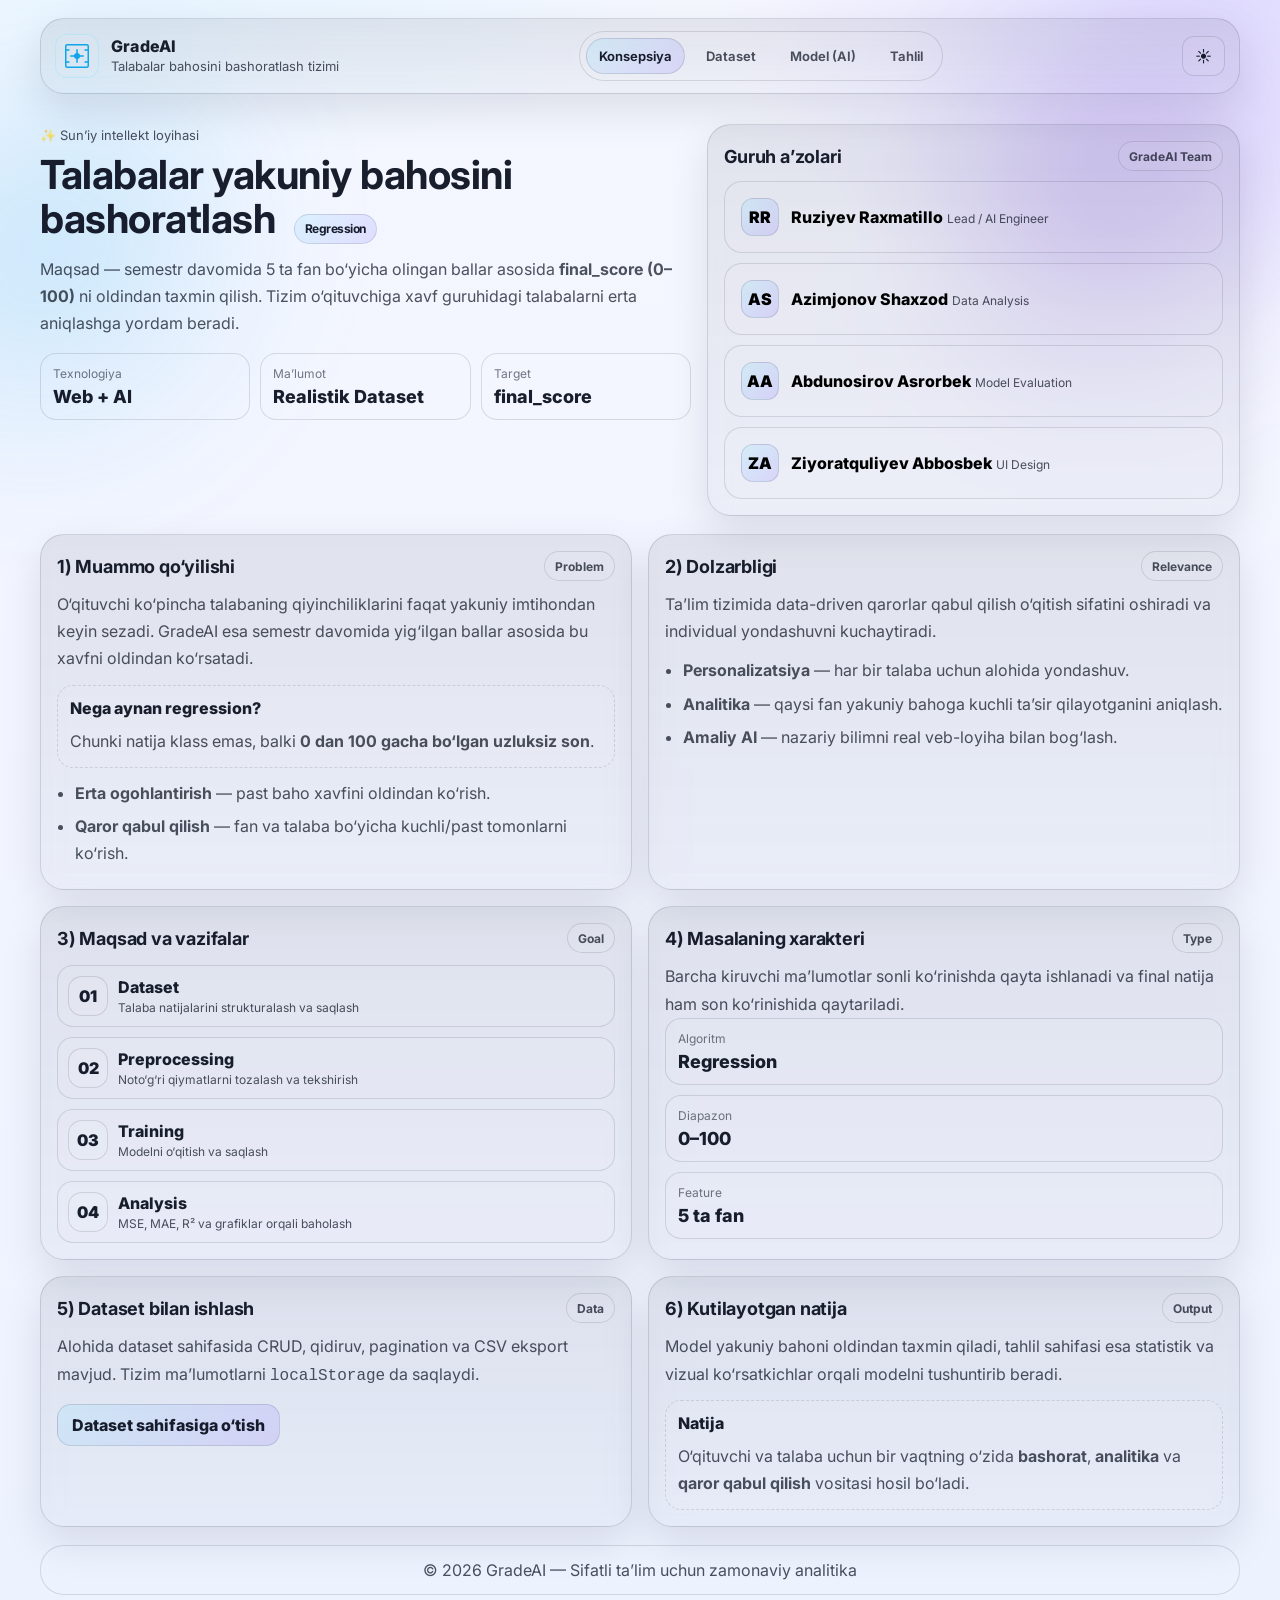
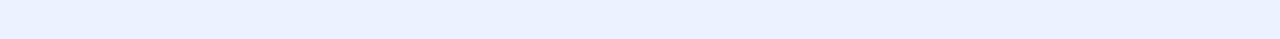
==== commit f8d0464f: "add" ====
--- a/index.html
+++ b/index.html
@@ -1,329 +1,314 @@
 <!doctype html>
 <html lang="uz">
-
 <head>
-    <meta charset="UTF-8" />
-    <meta name="viewport" content="width=device-width, initial-scale=1.0" />
-    <title>GradeAI — Konsepsiya</title>
-
-    <link
-        href="https://fonts.googleapis.com/css2?family=Inter:wght@400;500;600;700&family=Montserrat:wght@700;800&display=swap"
-        rel="stylesheet">
-
-    <script>
-        (function () {
-            try {
-                const saved = localStorage.getItem("theme");
-                const prefersLight = window.matchMedia && window.matchMedia("(prefers-color-scheme: light)").matches;
-                const theme = (saved === "light" || saved === "dark") ? saved : (prefersLight ? "light" : "dark");
-                document.documentElement.dataset.theme = theme;
-            } catch (e) { }
-        })();
-    </script>
-
-    <link rel="stylesheet" href="/main.css" />
-
-    <style>
-        /* .hero-left { padding-right: 20px; } */
-        /* .card { display: flex; flex-direction: column; justify-content: space-between; } */
-        .bullets li b {
-            color: white;
-        }
-
-        /* Kalit so'zlarni ajratib ko'rsatish */
-    </style>
+  <meta charset="UTF-8" />
+  <meta name="viewport" content="width=device-width, initial-scale=1.0" />
+  <title>GradeAI — Konsepsiya</title>
+  <link rel="preconnect" href="https://fonts.googleapis.com" />
+  <link rel="preconnect" href="https://fonts.gstatic.com" crossorigin />
+  <link href="https://fonts.googleapis.com/css2?family=Inter:wght@400;500;600;700;800&display=swap" rel="stylesheet" />
+  <script>
+    (function () {
+      try {
+        const saved = localStorage.getItem("theme");
+        const prefersLight = window.matchMedia && window.matchMedia("(prefers-color-scheme: light)").matches;
+        const theme = (saved === "light" || saved === "dark") ? saved : (prefersLight ? "light" : "dark");
+        document.documentElement.dataset.theme = theme;
+      } catch (e) {}
+    })();
+  </script>
+  <link rel="stylesheet" href="./main.css" />
 </head>
-
-<body>
-    <div id="page-loader" class="loader-wrapper">
-        <div class="loader-content">
-            <div class="loader-spinner"></div>
-            <div class="loader-logo-text">Grade AI</div>
-            <div class="loader-logo-title">By Raxmatillo Ruziyev</div>
-            <div class="loader-bar"><span></span></div>
-        </div>
-    </div>
-    <a class="skip-link" href="#content">Kontentga o‘tish</a>
-
-    <div class="bg-orb orb-1"></div>
-    <div class="bg-orb orb-2"></div>
-
-    <div class="wrap">
-        <header class="topbar">
-            <div class="brand">
-                <div class="ai-logo-box">
-                    <svg viewBox="0 0 40 40" fill="none" xmlns="http://www.w3.org/2000/svg">
-                        <rect x="5" y="5" width="30" height="30" rx="2" stroke="var(--brand)" stroke-width="2" />
-                        <path d="M12 20H28M20 12V28" stroke="var(--brand)" stroke-width="2" stroke-linecap="square" />
-                        <circle cx="20" cy="20" r="4" fill="var(--brand)" />
-                        <path d="M5 12H10M30 12H35M5 28H10M30 28H35" stroke="var(--brand)" stroke-width="2" />
-                    </svg>
-                </div>
-                <div class="brand-text">
-                    <div class="brand-title">GradeAI</div>
-                </div>
-            </div>
-
-            <nav class="nav" aria-label="Asosiy navigatsiya">
-                <a class="navlink is-active" href="/index.html">Konsepsiya</a>
-                <a class="navlink" href="/dataset.html">Dataset</a>
-                <a class="navlink" href="/model.html">Model (AI)</a>
-                <a class="navlink" href="/analysis.html">Tahlil</a>
-            </nav>
-
-            <div class="topbar-actions">
-                <button class="icon-btn" id="themeToggle" type="button" aria-label="Rejimni almashtirish">
-                    <span class="icon-sun" aria-hidden="true">☀</span>
-                    <span class="icon-moon" aria-hidden="true">🌙</span>
-                </button>
-                <button class="burger" id="burger" type="button" aria-label="Menyuni ochish">
-                    <span></span><span></span><span></span>
-                </button>
-            </div>
-        </header>
-
-        <div class="mobile-nav" id="mobileNav" hidden>
-            <a class="navlink is-active" href="/index.html">Konsepsiya</a>
-            <a class="navlink" href="/dataset.html">Dataset</a>
-            <a class="navlink" href="/model.html">Model (AI)</a>
-            <a class="navlink" href="/analysis.html">Tahlil</a>
-        </div>
-
-        <main id="content" class="content">
-            <section class="hero">
-                <div class="hero-left">
-                    <p class="kicker">✨ Sun’iy Intellekt Loyihasi</p>
-                    <h1 class="hero-title">
-                        Talabalar yakuniy bahosini bashoratlash
-                        <span class="badge">Regression</span>
-                    </h1>
-                    <p class="hero-desc">
-                        Maqsad — semestr davomida fanlardan olingan ballar asosida <b>final_score (0–100)</b> ni
-                        oldindan taxmin qilish. Bu tizim o'qituvchilarga talabalar o'zlashtirishini erta tahlil qilish
-                        imkonini beradi.
-                    </p>
-
-                    <div class="hero-meta">
-                        <div class="meta-chip">
-                            <div class="meta-title">⚙️ Texnologiya</div>
-                            <div class="meta-value">Web (AI Integrated)</div>
-                        </div>
-                        <div class="meta-chip">
-                            <div class="meta-title">📊 Ma'lumot</div>
-                            <div class="meta-value">100+ Realistik Data</div>
-                        </div>
-                        <div class="meta-chip">
-                            <div class="meta-title">🎯 Target</div>
-                            <div class="meta-value">final_score (0-100)</div>
-                        </div>
-                    </div>
-                </div>
-
-                <div class="hero-right">
-                    <div class="hero-card">
-                        <div class="hero-card-head">
-                            <h2 class="h2">Guruh a’zolari</h2>
-                            <span class="pill">GradeAI Team</span>
-                        </div>
-                        <ul class="members">
-                            <li onclick="openMemberModal('RR')">
-                                <span class="avatar">RR</span>
-                                <div>
-                                    <div class="mem-name">Ruziyev Raxmatillo</div>
-                                    <div class="mem-sub">Lead / AI Engineer</div>
-                                </div>
-                            </li>
-                            <li onclick="openMemberModal('AS')">
-                                <span class="avatar">AS</span>
-                                <div>
-                                    <div class="mem-name">Azimjonov Shaxzod</div>
-                                    <div class="mem-sub">Data Analysis</div>
-                                </div>
-                            </li>
-                            <li onclick="openMemberModal('AA')">
-                                <span class="avatar">AA</span>
-                                <div>
-                                    <div class="mem-name">Abdunosirov Asrorbek</div>
-                                    <div class="mem-sub">Model Evaluation</div>
-                                </div>
-                            </li>
-                            <li onclick="openMemberModal('ZA')">
-                                <span class="avatar">ZA</span>
-                                <div>
-                                    <div class="mem-name">Ziyoratquliyev Abbosbek</div>
-                                    <div class="mem-sub">UI Design</div>
-                                </div>
-                            </li>
-                        </ul>
-
-                        <div id="memberModal" class="modal-overlay"
-                            onclick="if(event.target == this) closeMemberModal()">
-                            <div class="modal-card">
-                                <button class="modal-close" onclick="closeMemberModal()">&times;</button>
-                                <div class="modal-header">
-                                    <span id="modalAvatar" class="avatar large"></span>
-                                    <div class="modal-title-group">
-                                        <h2 id="modalName" class="modal-name"></h2>
-                                        <p id="modalRole" class="modal-role"></p>
-                                    </div>
-                                </div>
-                                <div class="modal-body">
-                                    <h3 class="modal-subtitle">Loyihadagi mas'uliyati:</h3>
-                                    <ul id="modalTasks" class="modal-task-list"></ul>
-                                </div>
-                            </div>
-                        </div>
-                    </div>
-                </div>
-            </section>
-
-            <section class="grid">
-                <article class="card">
-                    <div class="card-head">
-                        <h2 class="h2">1) Muammo qo‘yilishi</h2>
-                        <span class="tag">Problem</span>
-                    </div>
-                    <p>
-                        O‘qituvchi <b>xavf guruhidagi</b> talabalarni faqat imtihondan so'ng aniqlaydi. Bizning yechim
-                        esa bu jarayonni avtomatlashtiradi.
-                    </p>
-                    <div class="callout">
-                        <div class="callout-title">💡 Nega aynan regression?</div>
-                        <p class="muted">
-                            Chunki natijamiz klassifikatsiya emas, balki <b>0 dan 100 gacha bo'lgan uzluksiz son</b>.
-                        </p>
-                    </div>
-                    <ul class="callout" style="list-style: none;">
-                        <li><b>Erta ogohlantirish:</b> Past baho xavfini oldindan ko'rish.</li><br>
-                        <li><b>Strategiya:</b> O‘qitish uslubini individual moslashtirish.</li>
-                    </ul>
-                </article>
-
-                <article class="card">
-                    <div class="card-head">
-                        <h2 class="h2">2) Dolzarbligi</h2>
-                        <span class="tag">Relevance</span>
-                    </div>
-                    <p>
-                        Ta’limda "Data-driven" qarorlar qabul qilish orqali o'qitish sifatini yangi bosqichga olib
-                        chiqish mumkin.
-                    </p><br>
-                    <ul class="bullets">
-                        <li class="callout"><b>Personalizatsiya:</b> Har bir talaba uchun individual yondashuv.</li>
-                        <li class="callout"><b>Analitika:</b> Fanlarning yakuniy bahoga ta’sir darajasini aniqlash.</li>
-                        <li class="callout"><b>AI Amaliyoti:</b> Nazariy bilimni real veb-loyiha bilan birlashtirish.
-                        </li>
-                    </ul>
-                </article>
-
-                <article class="card">
-                    <div class="card-head">
-                        <h2 class="h2">3) Maqsad va vazifalar</h2>
-                        <span class="tag">Goal</span>
-                    </div>
-                    <div class="steps">
-                        <div class="step">
-                            <div class="step-num">01</div>
-                            <div class="step-body">
-                                <div class="step-title">Dataset</div>
-                                <div class="step-sub">Strukturaviy ma'lumotlarni yig'ish</div>
-                            </div>
-                        </div>
-                        <div class="step">
-                            <div class="step-num">02</div>
-                            <div class="step-body">
-                                <div class="step-title">Preprocessing</div>
-                                <div class="step-sub">Ma'lumotlarni tozalash va normalizatsiya</div>
-                            </div>
-                        </div>
-                        <div class="step">
-                            <div class="step-num">03</div>
-                            <div class="step-body">
-                                <div class="step-title">Training</div>
-                                <div class="step-sub">Linear Regression modelini o'qitish</div>
-                            </div>
-                        </div>
-                        <div class="step">
-                            <div class="step-num">04</div>
-                            <div class="step-body">
-                                <div class="step-title">Evaluation</div>
-                                <div class="step-sub">MAE, R² metrikalari bilan tekshirish</div>
-                            </div>
-                        </div>
-                    </div>
-                </article>
-
-                <article class="card">
-                    <div class="card-head">
-                        <h2 class="h2">4) Masalaning xarakteri</h2>
-                        <span class="tag">Type</span>
-
-                    </div>
-                    <p class="callout" style="margin-top: 10px; text-align: left;">Barcha kiruvchi ma'lumotlar sonli
-                        formatda qayta ishlanadi.</p> <br>
-                    <div class="stat">
-                        <div class="stat-item">
-                            <div class="stat-top">📈 Algoritm</div>
-                            <div class="stat-big">Regression</div>
-                        </div>
-                        <div class="stat-item">
-                            <div class="stat-top">🔢 Diapazon</div>
-                            <div class="stat-big">0–100</div>
-                        </div>
-                        <div class="stat-item">
-                            <div class="stat-top">📚 Features</div>
-                            <div class="stat-big">5 fan</div>
-                        </div>
-                    </div>
-
-                </article>
-
-                <article class="card">
-                    <div class="card-head">
-                        <h2 class="h2">5) Dataset tahlili</h2>
-                        <span class="tag">Data</span>
-                    </div>
-                    <p>
-                        Loyihaning asosi bo'lgan dataset korrelyatsiya va trendlar asosida chuqur tahlil qilinadi.
-                        To'liq jadvalni quyidagi tugma orqali ko'rishingiz mumkin:
-                    </p> <br>
-                    <div class="link-row" style="margin-top: auto;">
-                        <a class="btn" href="/dataset.html">
-                            <span>Datasetni ko'rish</span>
-                            <svg xmlns="http://www.w3.org/2000/svg" width="20" height="20" viewBox="0 0 24 24"
-                                fill="none" stroke="currentColor" stroke-width="2.5" stroke-linecap="round"
-                                stroke-linejoin="round" class="btn-icon">
-                                <line x1="5" y1="12" x2="19" y2="12"></line>
-                                <polyline points="12 5 19 12 12 19"></polyline>
-                            </svg>
-                        </a>
-                    </div>
-                </article>
-
-                <article class="card">
-                    <div class="card-head">
-                        <h2 class="h2">6) Kutilayotgan natija</h2>
-                        <span class="tag">Output</span>
-                    </div>
-                    <p>
-                        Model 90% dan yuqori aniqlik bilan talaba bahosini bashorat qilishi va buni grafik ko'rinishda
-                        taqdim etishi kutilmoqda.
-                    </p>
-                    <div class="callout custom-border">
-                        <div class="callout-title">🚀 Amaldagi model:</div>
-                        <p>Hozirda <b>Random Forest</b> algoritmi eng yuqori aniqlikni ko'rsatmoqda.</p>
-                    </div>
-                </article>
-            </section>
-
-            <footer class="footer">
-                <div class="muted">© 2026 GradeAI — Sifatli ta'lim uchun zamonaviy analitika</div>
-            </footer>
-        </main>
-    </div>
-
-    <div class="theme-fade" id="themeFade" aria-hidden="true"></div>
-    <script src="/main.js"></script>
+<body data-page="concept">
+  <div id="page-loader" class="loader-wrapper">
+    <div class="loader-content">
+      <div class="loader-spinner"></div>
+      <div class="loader-logo-text">Grade AI</div>
+      <div class="loader-logo-title">By Raxmatillo Ruziyev</div>
+      <div class="loader-bar"><span></span></div>
+    </div>
+  </div>
+
+  <a class="skip-link" href="#content">Kontentga o‘tish</a>
+
+  <div class="bg-orb orb-1"></div>
+  <div class="bg-orb orb-2"></div>
+
+  <div class="wrap">
+    <header class="topbar">
+      <div class="brand">
+        <div class="ai-logo-box">
+          <svg viewBox="0 0 40 40" fill="none" xmlns="http://www.w3.org/2000/svg">
+            <rect x="5" y="5" width="30" height="30" rx="2" stroke="var(--brand)" stroke-width="2" />
+            <path d="M12 20H28M20 12V28" stroke="var(--brand)" stroke-width="2" stroke-linecap="square" />
+            <circle cx="20" cy="20" r="4" fill="var(--brand)" />
+            <path d="M5 12H10M30 12H35M5 28H10M30 28H35" stroke="var(--brand)" stroke-width="2" />
+          </svg>
+        </div>
+        <div class="brand-text">
+          <div class="brand-title">GradeAI</div>
+          <div class="brand-sub">Talabalar bahosini bashoratlash tizimi</div>
+        </div>
+      </div>
+
+      <nav class="nav" aria-label="Asosiy navigatsiya">
+        <a class="navlink is-active" href="./index.html">Konsepsiya</a>
+                <a class="navlink" href="./dataset.html">Dataset</a>
+                <a class="navlink" href="./model.html">Model (AI)</a>
+                <a class="navlink" href="./analysis.html">Tahlil</a>
+      </nav>
+
+      <div class="topbar-actions">
+        <button class="icon-btn" id="themeToggle" type="button" aria-label="Rejimni almashtirish">
+          <span class="icon-sun" aria-hidden="true">☀</span>
+          <span class="icon-moon" aria-hidden="true">🌙</span>
+        </button>
+        <button class="burger" id="burger" type="button" aria-label="Menyuni ochish" aria-expanded="false">
+          <span></span><span></span><span></span>
+        </button>
+      </div>
+    </header>
+
+    <div class="mobile-nav" id="mobileNav" hidden>
+      <a class="navlink is-active" href="./index.html">Konsepsiya</a>
+                <a class="navlink" href="./dataset.html">Dataset</a>
+                <a class="navlink" href="./model.html">Model (AI)</a>
+                <a class="navlink" href="./analysis.html">Tahlil</a>
+    </div>
+
+    <main id="content" class="content">
+      <section class="hero">
+  <div class="hero-left">
+    <p class="kicker">✨ Sun’iy intellekt loyihasi</p>
+    <h1 class="hero-title">
+      Talabalar yakuniy bahosini bashoratlash
+      <span class="badge">Regression</span>
+    </h1>
+    <p class="hero-desc">
+      Maqsad — semestr davomida 5 ta fan bo‘yicha olingan ballar asosida
+      <strong>final_score (0–100)</strong> ni oldindan taxmin qilish.
+      Tizim o‘qituvchiga xavf guruhidagi talabalarni erta aniqlashga yordam beradi.
+    </p>
+
+    <div class="hero-meta">
+      <div class="meta-chip">
+        <div class="meta-title">Texnologiya</div>
+        <div class="meta-value">Web + AI</div>
+      </div>
+      <div class="meta-chip">
+        <div class="meta-title">Ma’lumot</div>
+        <div class="meta-value">Realistik Dataset</div>
+      </div>
+      <div class="meta-chip">
+        <div class="meta-title">Target</div>
+        <div class="meta-value">final_score</div>
+      </div>
+    </div>
+  </div>
+
+  <div class="hero-right">
+    <div class="hero-card">
+      <div class="hero-card-head">
+        <h2 class="h2">Guruh a’zolari</h2>
+        <span class="pill">GradeAI Team</span>
+      </div>
+
+      <ul class="members">
+        <li>
+          <button class="member-button" type="button" data-member-id="RR">
+            <span class="avatar">RR</span>
+            <span>
+              <span class="mem-name">Ruziyev Raxmatillo</span>
+              <span class="mem-sub">Lead / AI Engineer</span>
+            </span>
+          </button>
+        </li>
+        <li>
+          <button class="member-button" type="button" data-member-id="AS">
+            <span class="avatar">AS</span>
+            <span>
+              <span class="mem-name">Azimjonov Shaxzod</span>
+              <span class="mem-sub">Data Analysis</span>
+            </span>
+          </button>
+        </li>
+        <li>
+          <button class="member-button" type="button" data-member-id="AA">
+            <span class="avatar">AA</span>
+            <span>
+              <span class="mem-name">Abdunosirov Asrorbek</span>
+              <span class="mem-sub">Model Evaluation</span>
+            </span>
+          </button>
+        </li>
+        <li>
+          <button class="member-button" type="button" data-member-id="ZA">
+            <span class="avatar">ZA</span>
+            <span>
+              <span class="mem-name">Ziyoratquliyev Abbosbek</span>
+              <span class="mem-sub">UI Design</span>
+            </span>
+          </button>
+        </li>
+      </ul>
+    </div>
+  </div>
+</section>
+
+<section class="grid">
+  <article class="card">
+    <div class="card-head">
+      <h2 class="h2">1) Muammo qo‘yilishi</h2>
+      <span class="tag">Problem</span>
+    </div>
+    <p>
+      O‘qituvchi ko‘pincha talabaning qiyinchiliklarini faqat yakuniy imtihondan keyin sezadi.
+      GradeAI esa semestr davomida yig‘ilgan ballar asosida bu xavfni oldindan ko‘rsatadi.
+    </p>
+    <div class="callout">
+      <div class="callout-title">Nega aynan regression?</div>
+      <p>
+        Chunki natija klass emas, balki <strong>0 dan 100 gacha bo‘lgan uzluksiz son</strong>.
+      </p>
+    </div>
+    <ul class="bullets">
+      <li><strong>Erta ogohlantirish</strong> — past baho xavfini oldindan ko‘rish.</li>
+      <li><strong>Qaror qabul qilish</strong> — fan va talaba bo‘yicha kuchli/past tomonlarni ko‘rish.</li>
+    </ul>
+  </article>
+
+  <article class="card">
+    <div class="card-head">
+      <h2 class="h2">2) Dolzarbligi</h2>
+      <span class="tag">Relevance</span>
+    </div>
+    <p>
+      Ta’lim tizimida data-driven qarorlar qabul qilish o‘qitish sifatini oshiradi va individual yondashuvni kuchaytiradi.
+    </p>
+    <ul class="bullets">
+      <li><strong>Personalizatsiya</strong> — har bir talaba uchun alohida yondashuv.</li>
+      <li><strong>Analitika</strong> — qaysi fan yakuniy bahoga kuchli ta’sir qilayotganini aniqlash.</li>
+      <li><strong>Amaliy AI</strong> — nazariy bilimni real veb-loyiha bilan bog‘lash.</li>
+    </ul>
+  </article>
+
+  <article class="card">
+    <div class="card-head">
+      <h2 class="h2">3) Maqsad va vazifalar</h2>
+      <span class="tag">Goal</span>
+    </div>
+    <div class="steps">
+      <div class="step">
+        <div class="step-num">01</div>
+        <div>
+          <div class="step-title">Dataset</div>
+          <div class="step-sub">Talaba natijalarini strukturalash va saqlash</div>
+        </div>
+      </div>
+      <div class="step">
+        <div class="step-num">02</div>
+        <div>
+          <div class="step-title">Preprocessing</div>
+          <div class="step-sub">Noto‘g‘ri qiymatlarni tozalash va tekshirish</div>
+        </div>
+      </div>
+      <div class="step">
+        <div class="step-num">03</div>
+        <div>
+          <div class="step-title">Training</div>
+          <div class="step-sub">Modelni o‘qitish va saqlash</div>
+        </div>
+      </div>
+      <div class="step">
+        <div class="step-num">04</div>
+        <div>
+          <div class="step-title">Analysis</div>
+          <div class="step-sub">MSE, MAE, R² va grafiklar orqali baholash</div>
+        </div>
+      </div>
+    </div>
+  </article>
+
+  <article class="card">
+    <div class="card-head">
+      <h2 class="h2">4) Masalaning xarakteri</h2>
+      <span class="tag">Type</span>
+    </div>
+    <p>Barcha kiruvchi ma’lumotlar sonli ko‘rinishda qayta ishlanadi va final natija ham son ko‘rinishida qaytariladi.</p>
+    <div class="stat">
+      <div class="stat-item">
+        <div class="stat-top">Algoritm</div>
+        <div class="stat-big">Regression</div>
+      </div>
+      <div class="stat-item">
+        <div class="stat-top">Diapazon</div>
+        <div class="stat-big">0–100</div>
+      </div>
+      <div class="stat-item">
+        <div class="stat-top">Feature</div>
+        <div class="stat-big">5 ta fan</div>
+      </div>
+    </div>
+  </article>
+
+  <article class="card">
+    <div class="card-head">
+      <h2 class="h2">5) Dataset bilan ishlash</h2>
+      <span class="tag">Data</span>
+    </div>
+    <p>
+      Alohida dataset sahifasida CRUD, qidiruv, pagination va CSV eksport mavjud.
+      Tizim ma’lumotlarni <code>localStorage</code> da saqlaydi.
+    </p>
+    <div class="link-row" style="margin-top: 14px;">
+      <a class="btn btn-primary" data-nav href="./dataset.html">Dataset sahifasiga o‘tish</a>
+    </div>
+  </article>
+
+  <article class="card">
+    <div class="card-head">
+      <h2 class="h2">6) Kutilayotgan natija</h2>
+      <span class="tag">Output</span>
+    </div>
+    <p>
+      Model yakuniy bahoni oldindan taxmin qiladi, tahlil sahifasi esa statistik va vizual ko‘rsatkichlar orqali modelni tushuntirib beradi.
+    </p>
+    <div class="callout">
+      <div class="callout-title">Natija</div>
+      <p>
+        O‘qituvchi va talaba uchun bir vaqtning o‘zida <strong>bashorat</strong>,
+        <strong>analitika</strong> va <strong>qaror qabul qilish</strong> vositasi hosil bo‘ladi.
+      </p>
+    </div>
+  </article>
+</section>
+
+<div class="modal" id="memberModal" hidden>
+  <div class="modal-backdrop" data-close-modal="1"></div>
+  <div class="modal-card hero-card">
+    <div class="modal-head">
+      <div class="search-box" style="align-items: center;">
+        <span class="avatar large" id="memberAvatar">RR</span>
+        <div>
+          <h3 class="modal-title" id="memberName">Ruziyev Raxmatillo</h3>
+          <p class="modal-subtitle" id="memberRole">Lead Developer / AI Engineer</p>
+        </div>
+      </div>
+      <button class="icon-btn modal-close" id="memberModalClose" type="button" aria-label="Yopish">✕</button>
+    </div>
+    <div class="callout">
+      <div class="callout-title">Loyihadagi mas’uliyati</div>
+      <ul class="task-list" id="memberTasks"></ul>
+    </div>
+  </div>
+</div>
+      <footer class="footer">
+        <div class="muted">© 2026 GradeAI — Sifatli ta’lim uchun zamonaviy analitika</div>
+      </footer>
+    </main>
+  </div>
+
+  <div class="theme-fade" id="themeFade" aria-hidden="true"></div>
+  <script src="./main.js"></script>
 </body>
-
 </html>
--- a/main.css
+++ b/main.css
@@ -1,20 +1,21 @@
-/* ==========================================================================
-   1. VARIABLES & THEMES (Ranglar va Tokenlar)
-   ========================================================================== */
 :root {
-  --bg: #070a14;
-  --bg2: #0b1024;
-  --card: rgba(255, 255, 255, 0.06);
-  --card2: rgba(255, 255, 255, 0.08);
-  --border: rgba(255, 255, 255, 0.10);
-  --text: rgba(255, 255, 255, 0.92);
-  --muted: rgba(255, 255, 255, 0.70);
-  --muted2: rgba(255, 255, 255, 0.55);
+  --bg: #07101f;
+  --bg2: #0b1730;
+  --surface: rgba(255, 255, 255, 0.06);
+  --surface-2: rgba(255, 255, 255, 0.08);
+  --surface-3: rgba(255, 255, 255, 0.03);
+  --border: rgba(255, 255, 255, 0.12);
+  --text: rgba(255, 255, 255, 0.94);
+  --muted: rgba(255, 255, 255, 0.72);
+  --muted-2: rgba(255, 255, 255, 0.56);
   --brand: #6ae4ff;
-  --brand2: #7c5cff;
-  --shadow: 0 18px 50px rgba(0, 0, 0, 0.45);
+  --brand-2: #7c5cff;
+  --good: #17c964;
+  --warn: #f5a524;
+  --danger: #f31260;
+  --shadow: 0 22px 60px rgba(0, 0, 0, 0.35);
   --radius: 18px;
-  --radius2: 22px;
+  --radius-lg: 24px;
   --container: 1200px;
   --ts: 260ms;
   --te: cubic-bezier(.2, .8, .2, 1);
@@ -22,423 +23,1000 @@
 }
 
 :root[data-theme="light"] {
-  --bg: #f6f7fb;
-  --bg2: #eef1ff;
-  --card: rgba(0, 0, 0, 0.04);
-  --card2: rgba(0, 0, 0, 0.06);
-  --border: rgba(0, 0, 0, 0.10);
-  --text: rgba(10, 13, 20, 0.92);
-  --muted: rgba(10, 13, 20, 0.70);
-  --muted2: rgba(10, 13, 20, 0.55);
+  --bg: #f5f7ff;
+  --bg2: #edf2ff;
+  --surface: rgba(8, 14, 30, 0.05);
+  --surface-2: rgba(8, 14, 30, 0.08);
+  --surface-3: rgba(8, 14, 30, 0.03);
+  --border: rgba(8, 14, 30, 0.12);
+  --text: rgba(11, 16, 32, 0.94);
+  --muted: rgba(11, 16, 32, 0.72);
+  --muted-2: rgba(11, 16, 32, 0.56);
   --brand: #0ea5e9;
-  --brand2: #6d28d9;
-  --shadow: 0 14px 40px rgba(18, 20, 28, 0.12);
+  --brand-2: #6d28d9;
+  --shadow: 0 16px 42px rgba(8, 14, 30, 0.10);
   color-scheme: light;
 }
 
-/* ==========================================================================
-   2. BASE STYLES & LAYOUT (Asosiy qismlar)
-   ========================================================================== */
 * { box-sizing: border-box; }
 
-html, body { height: 100%; }
+html, body { min-height: 100%; }
 
 body {
   margin: 0;
-  font-family: ui-sans-serif, system-ui, -apple-system, Segoe UI, Roboto, Arial, "Apple Color Emoji", "Segoe UI Emoji";
+  font-family: "Inter", ui-sans-serif, system-ui, -apple-system, BlinkMacSystemFont, "Segoe UI", sans-serif;
   color: var(--text);
   background:
-    radial-gradient(1100px 700px at 20% -10%, rgba(106, 228, 255, 0.16), transparent 60%),
-    radial-gradient(900px 650px at 90% 0%, rgba(124, 92, 255, 0.16), transparent 55%),
+    radial-gradient(900px 600px at 15% -10%, rgba(106, 228, 255, 0.15), transparent 60%),
+    radial-gradient(900px 600px at 95% 0%, rgba(124, 92, 255, 0.15), transparent 55%),
     linear-gradient(180deg, var(--bg), var(--bg2));
+  transition: background var(--ts) var(--te), color var(--ts) var(--te);
   overflow-x: hidden;
-  transition: background var(--ts) var(--te), color var(--ts) var(--te);
+}
+
+a { color: inherit; }
+
+button, input, select {
+  font: inherit;
+}
+
+img {
+  max-width: 100%;
+  display: block;
+}
+
+code {
+  font-family: ui-monospace, SFMono-Regular, Menlo, monospace;
 }
 
 .wrap {
   position: relative;
-  z-index: 1;
-  max-width: var(--container);
+  z-index: 2;
+  width: min(var(--container), calc(100% - 32px));
   margin: 0 auto;
-  padding: 18px 16px 48px;
-}
-
-.content { padding-top: 14px; }
+  padding: 18px 0 44px;
+}
+
+.content {
+  padding-top: 14px;
+}
+
+.content > section,
+.content > .card,
+.content > .hero {
+  margin-bottom: 18px;
+}
+
 .muted { color: var(--muted); }
 .small { font-size: 12px; }
 
-/* Transitions Helper */
-.topbar, .nav, .mobile-nav, .hero-card, .card, .meta-chip, .step, .stat-item, 
-.callout, .btn, .icon-btn, .burger, .bg-orb, .table-wrap, .modal-card, 
-.modal-backdrop, .input, .select, .mini-btn {
-  transition: background-color var(--ts) var(--te), color var(--ts) var(--te), border-color var(--ts) var(--te), 
-              box-shadow var(--ts) var(--te), filter var(--ts) var(--te), opacity var(--ts) var(--te), transform var(--ts) var(--te);
-
-}
-
-/* Background orbs */
 .bg-orb {
-  position: fixed; width: 500px; height: 500px; border-radius: 999px;
-  filter: blur(70px); opacity: 0.25; pointer-events: none; z-index: 0;
-}
-.orb-1 { left: -120px; top: 120px; background: radial-gradient(circle at 30% 30%, var(--brand), transparent 55%); }
-.orb-2 { right: -160px; top: 50px; background: radial-gradient(circle at 30% 30%, var(--brand2), transparent 55%); }
-
-/* Accessibility */
+  position: fixed;
+  width: 460px;
+  height: 460px;
+  border-radius: 999px;
+  filter: blur(80px);
+  opacity: 0.26;
+  pointer-events: none;
+  z-index: 0;
+}
+
+.orb-1 {
+  left: -110px;
+  top: 90px;
+  background: radial-gradient(circle at 30% 30%, var(--brand), transparent 56%);
+}
+
+.orb-2 {
+  right: -140px;
+  top: 30px;
+  background: radial-gradient(circle at 30% 30%, var(--brand-2), transparent 56%);
+}
+
 .skip-link {
-  position: absolute; left: -999px; top: 12px; padding: 10px 12px;
-  background: var(--card2); border: 1px solid var(--border); border-radius: 10px; color: var(--text);
-}
-.skip-link:focus { left: 12px; z-index: 1000; }
-
-/* ==========================================================================
-   3. NAVIGATION & TOPBAR
-   ========================================================================== */
+  position: absolute;
+  left: -9999px;
+  top: 12px;
+  z-index: 1000;
+  padding: 10px 14px;
+  border: 1px solid var(--border);
+  border-radius: 12px;
+  background: var(--surface);
+  color: var(--text);
+  text-decoration: none;
+}
+
+.skip-link:focus { left: 12px; }
+
+.topbar,
+.mobile-nav,
+.hero-card,
+.card,
+.meta-chip,
+.step,
+.stat-item,
+.callout,
+.btn,
+.icon-btn,
+.burger,
+.table-wrap,
+.modal-card,
+.input,
+.select,
+.member-button,
+.progress-track,
+.chart-card,
+.footer {
+  transition:
+    background-color var(--ts) var(--te),
+    color var(--ts) var(--te),
+    border-color var(--ts) var(--te),
+    box-shadow var(--ts) var(--te),
+    transform var(--ts) var(--te),
+    opacity var(--ts) var(--te);
+}
+
 .topbar {
-  display: flex; align-items: center; justify-content: space-between; gap: 14px;
-  padding: 12px 14px; border: 1px solid var(--border); border-radius: var(--radius2);
-  background: linear-gradient(180deg, rgba(255, 255, 255, 0.06), rgba(255, 255, 255, 0.02));
-  box-shadow: var(--shadow); backdrop-filter: blur(10px); position: sticky; top: 12px; z-index: 50;
-}
-
-.brand { display: flex; align-items: center; gap: 12px; min-width: 240px; }
-.logo {
-  width: 40px; height: 40px; border-radius: 14px; border: 1px solid var(--border);
-  background: linear-gradient(135deg, rgba(106, 228, 255, 0.18), rgba(124, 92, 255, 0.18));
-  display: grid; place-items: center; gap: 4px; padding: 8px;
-}
-.logo-dot { width: 6px; height: 6px; border-radius: 99px; background: var(--text); opacity: 0.9; }
-.brand-title { font-weight: 800; letter-spacing: 0.2px; line-height: 1.05; }
-.brand-sub { font-size: 13px; color: var(--muted); margin-top: 2px; }
+  position: sticky;
+  top: 12px;
+  z-index: 50;
+  display: flex;
+  align-items: center;
+  justify-content: space-between;
+  gap: 14px;
+  padding: 12px 14px;
+  border: 1px solid var(--border);
+  border-radius: var(--radius-lg);
+  background: linear-gradient(180deg, var(--surface-2), var(--surface-3));
+  backdrop-filter: blur(12px);
+  box-shadow: var(--shadow);
+}
+
+.brand {
+  min-width: 240px;
+  display: flex;
+  align-items: center;
+  gap: 12px;
+}
+
+.brand-text {
+  min-width: 0;
+}
+
+.brand-title {
+  font-weight: 800;
+  letter-spacing: 0.2px;
+  line-height: 1.05;
+}
+
+.brand-sub {
+  margin-top: 3px;
+  font-size: 13px;
+  color: var(--muted);
+}
+
+.ai-logo-box {
+  width: 44px;
+  height: 44px;
+  display: grid;
+  place-items: center;
+  border-radius: 12px;
+  border: 1px solid rgba(106, 228, 255, 0.28);
+  background: rgba(255,255,255,0.02);
+}
+
+.ai-logo-box svg {
+  width: 30px;
+  height: 30px;
+}
 
 .nav {
-  display: flex; align-items: center; gap: 8px; padding: 6px;
-  border: 1px solid var(--border); border-radius: 999px; background: rgba(255, 255, 255, 0.03);
-}
+  display: flex;
+  align-items: center;
+  gap: 8px;
+  padding: 6px;
+  border: 1px solid var(--border);
+  border-radius: 999px;
+  background: rgba(255,255,255,0.03);
+}
+
 .navlink {
-  text-decoration: none; color: var(--muted); font-weight: 650; font-size: 13px;
-  padding: 9px 12px; border-radius: 999px; border: 1px solid transparent; white-space: nowrap;
-}
-.navlink:hover { color: var(--text); background: rgba(255, 255, 255, 0.06); transform: translateY(-1px); }
+  padding: 9px 12px;
+  border-radius: 999px;
+  border: 1px solid transparent;
+  font-size: 13px;
+  font-weight: 650;
+  text-decoration: none;
+  color: var(--muted);
+  white-space: nowrap;
+}
+
+.navlink:hover,
+.navlink:focus-visible {
+  color: var(--text);
+  background: rgba(255,255,255,0.06);
+  outline: none;
+}
+
 .navlink.is-active {
-  color: var(--text); border-color: var(--border);
-  background: linear-gradient(135deg, rgba(106, 228, 255, 0.16), rgba(124, 92, 255, 0.16));
-}
-
-.topbar-actions { display: flex; align-items: center; gap: 10px; }
+  color: var(--text);
+  border-color: var(--border);
+  background: linear-gradient(135deg, rgba(106,228,255,.16), rgba(124,92,255,.16));
+}
+
+.topbar-actions {
+  display: flex;
+  align-items: center;
+  gap: 10px;
+}
+
+.icon-btn,
+.burger,
+.btn,
+.mini-btn {
+  border: 1px solid var(--border);
+  color: var(--text);
+  background: rgba(255,255,255,0.03);
+}
+
+.icon-btn,
 .burger {
-  width: 42px; height: 38px; border-radius: 12px; border: 1px solid var(--border);
-  background: rgba(255, 255, 255, 0.03); cursor: pointer; display: none; padding: 8px 10px;
-}
-.burger span { display: block; height: 2px; background: var(--text); opacity: 0.85; margin: 5px 0; border-radius: 99px; }
+  height: 40px;
+  min-width: 40px;
+  border-radius: 12px;
+  cursor: pointer;
+}
+
+.icon-btn {
+  display: inline-flex;
+  align-items: center;
+  justify-content: center;
+  padding: 0 12px;
+}
+
+.burger {
+  display: none;
+  padding: 8px 10px;
+}
+
+.burger span {
+  display: block;
+  height: 2px;
+  margin: 5px 0;
+  border-radius: 999px;
+  background: var(--text);
+  opacity: 0.9;
+}
+
 .mobile-nav {
-  margin-top: 10px; padding: 10px; border: 1px solid var(--border); border-radius: var(--radius);
-  background: rgba(255, 255, 255, 0.03); box-shadow: var(--shadow);
-}
-.mobile-nav .navlink { display: block; width: 100%; }
-
-/* ==========================================================================
-   4. HERO SECTION
-   ========================================================================== */
-.hero { display: grid; grid-template-columns: 1.15fr 0.85fr; gap: 16px; margin-top: 16px; }
-.hero-title { margin: 0; font-size: 30px; letter-spacing: -0.4px; line-height: 1.15; }
-.hero-desc { margin: 12px 0 0; color: var(--muted); line-height: 1.6; font-size: 14.5px; }
-.kicker { display: inline-flex; align-items: center; gap: 8px; font-size: 13px; color: var(--muted); margin: 0 0 10px; }
-
-.hero-meta { display: grid; grid-template-columns: repeat(3, minmax(0, 1fr)); gap: 10px; margin-top: 14px; }
-.meta-chip { padding: 12px; border-radius: 16px; border: 1px solid var(--border); background: rgba(255, 255, 255, 0.03); }
-.meta-title { color: var(--muted2); font-size: 12px; }
-.meta-value { margin-top: 4px; font-weight: 800; font-size: 14px; }
-
-.hero-card {
-  padding: 14px; border-radius: var(--radius2); border: 1px solid var(--border); box-shadow: var(--shadow); backdrop-filter: blur(10px);
-  background: linear-gradient(180deg, rgba(255, 255, 255, 0.06), rgba(255, 255, 255, 0.02));
-}
-.hero-card-head { display: flex; align-items: center; justify-content: space-between; gap: 10px; margin-bottom: 10px; }
-
-/* ==========================================================================
-   5. COMPONENTS (Cards, Buttons, Steps, Stats)
-   ========================================================================== */
-.grid { margin-top: 16px; display: grid; grid-template-columns: repeat(2, minmax(0, 1fr)); gap: 16px; }
-
-.card {
-  padding: 16px; border-radius: var(--radius2); border: 1px solid var(--border); box-shadow: var(--shadow); backdrop-filter: blur(10px);
-  background: linear-gradient(180deg, rgba(255, 255, 255, 0.06), rgba(255, 255, 255, 0.02));
-}
-.card-head { display: flex; align-items: center; justify-content: space-between; gap: 10px; margin-bottom: 10px; }
-.card p { margin: 10px 0 0; color: var(--muted); line-height: 1.7; font-size: 14.5px; }
-
-.h2 { margin: 0; font-size: 18px; letter-spacing: -0.2px; }
-
-/* Buttons */
-.btn {
-  display: inline-flex; align-items: center; justify-content: center; gap: 8px; padding: 10px 12px;
-  border-radius: 14px; border: 1px solid var(--border); color: var(--text); text-decoration: none; font-weight: 800; cursor: pointer;
-  background: linear-gradient(135deg, rgba(106, 228, 255, 0.16), rgba(124, 92, 255, 0.16));
-}
-.btn:hover { transform: translateY(-1px); filter: brightness(1.05); }
-.btn:disabled { opacity: 0.5; cursor: not-allowed; transform: none; }
-.btn-ghost { background: rgba(255, 255, 255, 0.03); }
-.icon-btn { height: 38px; padding: 0 12px; border-radius: 999px; border: 1px solid var(--border); background: rgba(255, 255, 255, 0.03); color: var(--text); cursor: pointer; }
-.mini-btn { height: 34px; padding: 0 10px; border-radius: 12px; border: 1px solid var(--border); background: rgba(255, 255, 255, 0.03); color: var(--text); cursor: pointer; font-weight: 800; margin-right: 6px; }
-
-/* Badges & Tags */
-.badge, .tag, .pill { display: inline-flex; align-items: center; font-size: 12px; border-radius: 999px; border: 1px solid var(--border); background: rgba(255, 255, 255, 0.05); color: var(--text); }
-.badge { margin-left: 10px; padding: 6px 10px; }
-.tag { padding: 7px 10px; color: var(--muted); background: rgba(255, 255, 255, 0.03); }
-.pill { padding: 7px 10px; color: var(--muted); background: rgba(255, 255, 255, 0.04); }
-
-/* Steps */
-.steps { margin-top: 12px; display: grid; gap: 10px; }
-.step { display: flex; gap: 10px; align-items: center; padding: 10px; border-radius: 16px; border: 1px solid var(--border); background: rgba(255, 255, 255, 0.03); }
-.step-num { width: 40px; height: 40px; border-radius: 14px; display: grid; place-items: center; font-weight: 900; border: 1px solid var(--border); background: rgba(255, 255, 255, 0.05); }
-.step-title { font-weight: 900; }
-.step-sub { font-size: 12px; color: var(--muted); margin-top: 2px; }
-
-/* Stats */
-.stat { margin-top: 12px; display: grid; grid-template-columns: repeat(3, minmax(0, 1fr)); gap: 10px; }
-.stat-item { padding: 12px; border-radius: 16px; border: 1px solid var(--border); background: rgba(255, 255, 255, 0.03); }
-.stat-top { color: var(--muted2); font-size: 12px; }
-.stat-big { margin-top: 6px; font-size: 18px; font-weight: 950; }
-
-/* Lists & Callouts */
-.bullets { margin: 12px 0 0; padding-left: 18px; color: var(--muted); line-height: 1.7; }
+  margin-top: 10px;
+  padding: 10px;
+  border: 1px solid var(--border);
+  border-radius: var(--radius);
+  background: linear-gradient(180deg, var(--surface-2), var(--surface-3));
+  box-shadow: var(--shadow);
+}
+
+.mobile-nav .navlink {
+  display: block;
+  width: 100%;
+}
+
+.hero {
+  display: grid;
+  grid-template-columns: 1.1fr 0.9fr;
+  gap: 16px;
+  margin-top: 16px;
+}
+
+.hero-title {
+  margin: 0;
+  font-size: clamp(28px, 4vw, 40px);
+  line-height: 1.1;
+  letter-spacing: -0.5px;
+}
+
+.hero-desc {
+  margin: 12px 0 0;
+  line-height: 1.7;
+  color: var(--muted);
+}
+
+.kicker {
+  display: inline-flex;
+  align-items: center;
+  gap: 8px;
+  margin: 0 0 10px;
+  font-size: 13px;
+  color: var(--muted);
+}
+
+.hero-meta,
+.stat,
+.summary-grid,
+.chart-grid,
+.quick-actions,
+.dataset-actions {
+  display: grid;
+  gap: 10px;
+}
+
+.hero-meta {
+  grid-template-columns: repeat(3, minmax(0, 1fr));
+  margin-top: 16px;
+}
+
+.meta-chip,
+.stat-item {
+  padding: 12px;
+  border-radius: 16px;
+  border: 1px solid var(--border);
+  background: rgba(255,255,255,0.03);
+}
+
+.meta-title,
+.stat-top,
+.label {
+  font-size: 12px;
+  color: var(--muted-2);
+}
+
+.meta-value,
+.stat-big {
+  margin-top: 5px;
+  font-size: 18px;
+  font-weight: 800;
+}
+
+.hero-card,
+.card,
+.chart-card {
+  padding: 16px;
+  border-radius: var(--radius-lg);
+  border: 1px solid var(--border);
+  background: linear-gradient(180deg, var(--surface-2), var(--surface-3));
+  box-shadow: var(--shadow);
+  backdrop-filter: blur(10px);
+}
+
+.card-head,
+.hero-card-head {
+  display: flex;
+  align-items: center;
+  justify-content: space-between;
+  gap: 10px;
+  margin-bottom: 10px;
+}
+
+.h2 {
+  margin: 0;
+  font-size: 18px;
+  letter-spacing: -0.2px;
+}
+
+.tag,
+.pill,
+.badge {
+  display: inline-flex;
+  align-items: center;
+  justify-content: center;
+  gap: 6px;
+  min-height: 30px;
+  padding: 6px 10px;
+  border-radius: 999px;
+  border: 1px solid var(--border);
+  background: rgba(255,255,255,0.05);
+  color: var(--muted);
+  font-size: 12px;
+  font-weight: 700;
+}
+
+.badge {
+  margin-left: 10px;
+  color: var(--text);
+  background: linear-gradient(135deg, rgba(106,228,255,.16), rgba(124,92,255,.16));
+}
+
+.pill.ok {
+  color: #ffffff;
+  background: rgba(23, 201, 100, 0.18);
+  border-color: rgba(23, 201, 100, 0.28);
+}
+
+.pill.warn {
+  color: #ffffff;
+  background: rgba(245, 165, 36, 0.18);
+  border-color: rgba(245, 165, 36, 0.28);
+}
+
+.pill.busy {
+  color: #ffffff;
+  background: rgba(14, 165, 233, 0.18);
+  border-color: rgba(14, 165, 233, 0.28);
+}
+
+.grid {
+  display: grid;
+  grid-template-columns: repeat(2, minmax(0, 1fr));
+  gap: 16px;
+  margin-top: 16px;
+}
+
+.card p {
+  margin: 10px 0 0;
+  line-height: 1.7;
+  color: var(--muted);
+}
+
+.callout {
+  margin-top: 12px;
+  padding: 12px;
+  border: 1px dashed var(--border);
+  border-radius: 16px;
+  background: rgba(255,255,255,0.03);
+}
+
+.callout-title {
+  margin: 0 0 6px;
+  font-weight: 800;
+  color: var(--text);
+}
+
+.bullets {
+  margin: 12px 0 0;
+  padding-left: 18px;
+  line-height: 1.7;
+  color: var(--muted);
+}
+
 .bullets li { margin: 6px 0; }
-.bullets.compact li { margin: 4px 0; }
-.callout { margin-top: 12px; padding: 12px; border-radius: 16px; border: 1px dashed var(--border); background: rgba(255, 255, 255, 0.03); }
-.callout-title { font-weight: 900; margin: 0 0 6px; }
-
-/* Guruh a'zolari */
-.members { list-style: none; padding: 0; margin: 10px 0 0; display: grid; gap: 10px; }
-.members li { display: flex; align-items: center; gap: 10px; padding: 10px; border-radius: 16px; border: 1px solid var(--border); background: rgba(255, 255, 255, 0.03); }
-.avatar { width: 34px; height: 34px; border-radius: 12px; display: grid; place-items: center; font-weight: 900; border: 1px solid var(--border); background: linear-gradient(135deg, rgba(106, 228, 255, 0.16), rgba(124, 92, 255, 0.16)); }
+
+.steps {
+  margin-top: 12px;
+  display: grid;
+  gap: 10px;
+}
+
+.step {
+  display: flex;
+  align-items: center;
+  gap: 10px;
+  padding: 10px;
+  border-radius: 16px;
+  border: 1px solid var(--border);
+  background: rgba(255,255,255,0.03);
+}
+
+.step-num {
+  width: 40px;
+  height: 40px;
+  flex-shrink: 0;
+  display: grid;
+  place-items: center;
+  border-radius: 14px;
+  border: 1px solid var(--border);
+  background: rgba(255,255,255,0.05);
+  font-weight: 900;
+}
+
+.step-title { font-weight: 800; }
+.step-sub { margin-top: 3px; font-size: 12px; color: var(--muted); }
+
+.members {
+  list-style: none;
+  padding: 0;
+  margin: 10px 0 0;
+  display: grid;
+  gap: 10px;
+}
+
+.members li {
+  border: 1px solid var(--border);
+  border-radius: 18px;
+  background: rgba(255,255,255,0.04);
+  overflow: hidden;
+}
+
+.member-button {
+  width: 100%;
+  display: flex;
+  align-items: center;
+  gap: 12px;
+  padding: 16px;
+  border: none;
+  outline: none;
+  background: transparent;
+  appearance: none;
+  box-shadow: none;
+  cursor: pointer;
+  text-align: left;
+}
+
+.member-button:hover {
+  transform: translateY(-1px);
+  background: rgba(106,228,255,0.08);
+}
+
+.avatar {
+  width: 38px;
+  height: 38px;
+  flex-shrink: 0;
+  display: grid;
+  place-items: center;
+  border-radius: 12px;
+  border: 1px solid var(--border);
+  background: linear-gradient(135deg, rgba(106,228,255,.18), rgba(124,92,255,.18));
+  font-weight: 900;
+}
+
+.avatar.large {
+  width: 54px;
+  height: 54px;
+  font-size: 18px;
+}
+
 .mem-name { font-weight: 800; }
-.mem-sub { font-size: 12px; color: var(--muted); margin-top: 2px; }
-
-/* ==========================================================================
-   6. DATASET & TABLES
-   ========================================================================== */
-.toolbar { display: flex; align-items: center; justify-content: space-between; gap: 10px; margin: 10px 0 12px; flex-wrap: wrap; }
-.search { flex: 1; min-width: 220px; }
-.toolbar-right { display: flex; align-items: center; gap: 8px; }
-
-.input, .select { width: 100%; height: 40px; padding: 0 12px; border-radius: 14px; border: 1px solid var(--border); background: rgba(255, 255, 255, 0.03); color: var(--text); outline: none; }
-.select { width: auto; padding-right: 10px; }
-
-.table-wrap { overflow: auto; border-radius: 16px; border: 1px solid var(--border); background: rgba(255, 255, 255, 0.02); }
-.table { width: 100%; border-collapse: collapse; min-width: 900px; }
-.table th, .table td { text-align: left; padding: 12px 12px; border-bottom: 1px solid var(--border); color: var(--muted); font-size: 13px; vertical-align: top; }
-.table th { color: var(--text); font-size: 12px; letter-spacing: 0.2px; background: rgba(255, 255, 255, 0.03); position: sticky; top: 0; z-index: 1; }
-.fio { font-weight: 900; color: var(--text); }
-.fio-cell .small { margin-top: 2px; display: block; }
-
-.pagination { display: flex; align-items: center; justify-content: center; gap: 12px; margin-top: 12px; flex-wrap: nowrap; }
-.page-info { min-width: 90px; text-align: center; color: var(--muted); font-weight: 800; }
-
-.action-row { display: grid; grid-template-columns: repeat(3, minmax(0, 1fr)); gap: 10px; }
-.link-row { margin-top: 12px; display: flex; align-items: center; gap: 10px; flex-wrap: wrap; }
-
-/* ==========================================================================
-   7. MODALS & FORMS
-   ========================================================================== */
+.mem-sub { margin-top: 3px; font-size: 12px; color: var(--muted); }
+
+.btn,
+.mini-btn {
+  display: inline-flex;
+  align-items: center;
+  justify-content: center;
+  gap: 8px;
+  min-height: 42px;
+  padding: 10px 14px;
+  border-radius: 14px;
+  font-weight: 800;
+  text-decoration: none;
+  cursor: pointer;
+}
+
+.btn:hover,
+.mini-btn:hover,
+.icon-btn:hover,
+.burger:hover {
+  transform: translateY(-1px);
+  filter: brightness(1.04);
+}
+
+.btn-primary {
+  background: linear-gradient(135deg, rgba(106,228,255,.16), rgba(124,92,255,.16));
+}
+
+.btn-danger {
+  border-color: rgba(243, 18, 96, 0.28);
+}
+
+.toolbar,
+.toolbar-right,
+.search-box,
+.pagination,
+.link-row,
+.modal-actions {
+  display: flex;
+  align-items: center;
+  gap: 10px;
+}
+
+.toolbar {
+  justify-content: space-between;
+  flex-wrap: wrap;
+  margin: 12px 0;
+}
+
+.toolbar-right,
+.search-box,
+.link-row,
+.modal-actions {
+  flex-wrap: wrap;
+}
+
+.search-inline {
+  display: flex;
+  align-items: stretch;
+  gap: 10px;
+  flex-wrap: nowrap;
+  margin-bottom: 12px;
+}
+
+.search-inline .input {
+  flex: 1;
+}
+
+.search-inline .btn {
+  flex: 0 0 auto;
+  min-width: 130px;
+}
+
+.search {
+  flex: 1;
+  min-width: 240px;
+}
+
+.input,
+.select {
+  width: 100%;
+  height: 42px;
+  padding: 0 12px;
+  border-radius: 14px;
+  border: 1px solid var(--border);
+  outline: none;
+  color: var(--text);
+  background: rgba(255,255,255,0.03);
+}
+
+.input::placeholder {
+  color: var(--muted-2);
+}
+
+.input:focus,
+.select:focus {
+  border-color: rgba(106,228,255,0.35);
+  box-shadow: 0 0 0 4px rgba(106,228,255,0.10);
+}
+
+.form,
+.form-grid,
+.field {
+  display: grid;
+  gap: 10px;
+}
+
+.form-grid {
+  grid-template-columns: repeat(3, minmax(0, 1fr));
+}
+
+.table-wrap {
+  overflow: auto;
+  border-radius: 18px;
+  border: 1px solid var(--border);
+  background: rgba(255,255,255,0.02);
+}
+
+.table {
+  width: 100%;
+  min-width: 860px;
+  border-collapse: collapse;
+}
+
+.table th,
+.table td {
+  padding: 12px;
+  border-bottom: 1px solid var(--border);
+  text-align: left;
+  font-size: 13px;
+  color: var(--muted);
+  vertical-align: middle;
+}
+
+.table th {
+  position: sticky;
+  top: 0;
+  z-index: 1;
+  background: rgba(255,255,255,0.04);
+  color: var(--text);
+  font-size: 12px;
+  letter-spacing: 0.2px;
+}
+
+.table td strong,
+.table .primary {
+  color: var(--text);
+}
+
+.pagination {
+  justify-content: center;
+  margin-top: 12px;
+}
+
+.page-info {
+  min-width: 96px;
+  text-align: center;
+  font-weight: 800;
+  color: var(--muted);
+}
+
+.empty-state {
+  padding: 18px;
+  text-align: center;
+  color: var(--muted);
+}
+
 .modal[hidden] { display: none; }
-.modal { position: fixed; inset: 0; z-index: 10000; display: grid; place-items: center; padding: 18px; }
-.modal-backdrop { position: absolute; inset: 0; background: radial-gradient(900px 500px at 20% 10%, rgba(106, 228, 255, 0.18), rgba(0,0,0,0.0) 60%), radial-gradient(900px 500px at 80% 0%, rgba(124, 92, 255, 0.18), rgba(0,0,0,0.0) 60%), rgba(0, 0, 0, 0.55); backdrop-filter: blur(6px); }
-.modal-card { position: relative; width: min(900px, 100%); border-radius: var(--radius2); border: 1px solid var(--border); background: linear-gradient(180deg, rgba(255, 255, 255, 0.10), rgba(255, 255, 255, 0.04)); box-shadow: var(--shadow); backdrop-filter: blur(12px); padding: 14px; }
-.modal-head { display: flex; align-items: flex-start; justify-content: space-between; gap: 10px; margin-bottom: 10px; }
-
-.form-grid { display: grid; grid-template-columns: repeat(3, minmax(0, 1fr)); gap: 10px; margin-top: 8px; }
-.field { display: grid; gap: 6px; }
-.label { font-size: 12px; color: var(--muted); }
-.modal-actions { margin-top: 12px; display: flex; justify-content: flex-end; gap: 10px; flex-wrap: wrap; }
-
-/* ==========================================================================
-   8. UTILITIES & THEME EXTRAS
-   ========================================================================== */
-.theme-fade { position: fixed; inset: 0; background: var(--bg); opacity: 0; pointer-events: none; transition: opacity 180ms var(--te); z-index: 9999; }
-.theme-fade.is-on { opacity: 0.25; }
+
+.modal {
+  position: fixed;
+  inset: 0;
+  z-index: 1200;
+  display: grid;
+  place-items: center;
+  padding: 18px;
+}
+
+.modal-backdrop {
+  position: absolute;
+  inset: 0;
+  background: rgba(6, 10, 22, 0.72);
+  backdrop-filter: blur(8px);
+}
+
+.modal-card {
+  position: relative;
+  z-index: 1;
+  width: min(560px, 100%);
+  max-height: calc(100vh - 36px);
+  overflow: auto;
+}
+
+.modal-head {
+  display: flex;
+  align-items: flex-start;
+  justify-content: space-between;
+  gap: 10px;
+  margin-bottom: 10px;
+}
+
+.modal-title {
+  margin: 0;
+  font-size: 20px;
+}
+
+.modal-subtitle {
+  margin: 4px 0 0;
+  color: var(--muted);
+  font-size: 13px;
+}
+
+.modal-close {
+  width: 40px;
+  height: 40px;
+  border-radius: 12px;
+  cursor: pointer;
+}
+
+.task-list {
+  list-style: none;
+  padding: 0;
+  margin: 16px 0 0;
+  display: grid;
+  gap: 10px;
+}
+
+.task-list li {
+  padding: 12px 14px;
+  border-left: 3px solid var(--brand);
+  border-radius: 12px;
+  background: rgba(255,255,255,0.05);
+  color: var(--text);
+  font-size: 14px;
+}
+
+.progress-container {
+  margin-top: 12px;
+  padding: 12px;
+  border-radius: 16px;
+  border: 1px solid var(--border);
+  background: rgba(255,255,255,0.03);
+}
+
+.progress-track {
+  width: 100%;
+  height: 8px;
+  margin-top: 8px;
+  overflow: hidden;
+  border-radius: 999px;
+  background: rgba(0, 0, 0, 0.25);
+}
+
+.progress-fill {
+  width: 0%;
+  height: 100%;
+  border-radius: inherit;
+  background: linear-gradient(90deg, var(--brand), var(--good));
+}
+
+.chart-grid {
+  grid-template-columns: repeat(2, minmax(0, 1fr));
+  margin-top: 12px;
+}
+
+.canvas-box {
+  width: 100%;
+  height: 300px;
+  border-radius: 14px;
+  overflow: hidden;
+}
+
+.canvas-box canvas {
+  width: 100%;
+  height: 100%;
+  display: block;
+}
+
+.footer {
+  margin-top: 18px;
+  padding: 14px;
+  display: flex;
+  justify-content: center;
+  text-align: center;
+  border: 1px solid var(--border);
+  border-radius: var(--radius-lg);
+  background: rgba(255,255,255,0.03);
+}
+
+.theme-fade {
+  position: fixed;
+  inset: 0;
+  z-index: 999;
+  background: var(--bg);
+  opacity: 0;
+  pointer-events: none;
+  transition: opacity 180ms var(--te);
+}
+
+.theme-fade.is-on { opacity: 0.24; }
 
 .icon-sun { display: none; }
 :root[data-theme="light"] .icon-sun { display: inline; }
 :root[data-theme="light"] .icon-moon { display: none; }
-.danger { border-color: rgba(255, 80, 80, 0.35) !important; }
-
-/* ==========================================================================
-   9. FOOTER & RESPONSIVE
-   ========================================================================== */
-.footer {
-  margin-top: 18px; padding: 14px; border-radius: var(--radius2); border: 1px solid var(--border);
-  background: rgba(255, 255, 255, 0.03); display: flex; justify-content: center; gap: 10px; flex-wrap: wrap;
+
+.loader-wrapper {
+  position: fixed;
+  inset: 0;
+  z-index: 1500;
+  display: flex;
+  align-items: center;
+  justify-content: center;
+  background: rgba(6, 10, 22, 0.92);
+  backdrop-filter: blur(18px);
+  transition: opacity .5s ease, visibility .5s ease;
+}
+
+.loader-hidden {
+  opacity: 0;
+  visibility: hidden;
+}
+
+.loader-content {
+  display: flex;
+  flex-direction: column;
+  align-items: center;
+  gap: 18px;
+}
+
+.loader-spinner {
+  width: 60px;
+  height: 60px;
+  border-radius: 50%;
+  border: 2px solid transparent;
+  border-top-color: var(--brand);
+  border-right-color: var(--brand);
+  animation: spin 1s linear infinite;
+}
+
+.loader-logo-text {
+  color: var(--brand);
+  font-size: 1.8rem;
+  font-weight: 900;
+  letter-spacing: 4px;
+  text-transform: uppercase;
+}
+
+.loader-logo-title {
+  color: var(--muted);
+  font-size: 0.8rem;
+  letter-spacing: 2px;
+  text-transform: uppercase;
+}
+
+.loader-bar {
+  width: 160px;
+  height: 2px;
+  overflow: hidden;
+  background: rgba(255,255,255,0.1);
+}
+
+.loader-bar span {
+  display: block;
+  width: 50%;
+  height: 100%;
+  background: var(--brand);
+  animation: loaderBar 1.5s linear infinite;
+}
+
+.note-row {
+  margin-top: 10px;
+  color: var(--muted);
+  font-size: 13px;
+}
+
+.hero--dataset {
+  margin-bottom: 22px;
+}
+
+.dataset-files {
+  margin-top: 14px;
+  padding-top: 14px;
+  border-top: 1px solid var(--border);
+}
+
+.dataset-files-grid {
+  display: grid;
+  grid-template-columns: repeat(2, minmax(0, 1fr));
+  gap: 10px;
+  margin-top: 10px;
+}
+
+.file-link {
+  min-height: 40px;
+}
+
+.hidden { display: none !important; }
+
+@keyframes spin {
+  from { transform: rotate(0deg); }
+  to { transform: rotate(360deg); }
+}
+
+@keyframes loaderBar {
+  0% { transform: translateX(-100%); }
+  100% { transform: translateX(300%); }
 }
 
 @media (max-width: 980px) {
-  .hero, .grid { grid-template-columns: 1fr; }
-}
-
-@media (max-width: 820px) {
+  .hero,
+  .grid,
+  .chart-grid {
+    grid-template-columns: 1fr;
+  }
+}
+
+@media (max-width: 860px) {
   .nav { display: none; }
   .burger { display: inline-block; }
-  .brand { min-width: 0; }
-  .hero-meta, .stat { grid-template-columns: 1fr; }
-}
-
-@media (max-width: 900px) {
-  .form-grid, .action-row { grid-template-columns: 1fr; }
-}
-.loader-wrapper {
-    position: fixed;
-    top: 0; left: 0;
-    width: 100%; height: 100%;
-    background: var(--bg-dark); /* Ma'lumotlar ko'rinmasligi uchun shaffof emas */
-    backdrop-filter: blur(20px); /* Xiralashtirish */
-    -webkit-backdrop-filter: blur(20px);
-    display: flex;
-    justify-content: center;
-    align-items: center;
-    z-index: 10000;
-    transition: opacity 0.8s ease, visibility 0.8s;
-}
-
-.loader-content {
-    display: flex;
-    flex-direction: column;
-    align-items: center;
-    gap: 20px;
-}
-
-.loader-spinner {
-    width: 60px; height: 60px;
-    border: 2px solid transparent;
-    border-top: 2px solid var(--brand);
-    border-right: 2px solid var(--brand);
-    border-radius: 50%;
-    animation: rotate 1s linear infinite;
-}
-
-.loader-logo-text {
-    font-size: 1.8rem;
-    font-weight: 900;
-    letter-spacing: 4px;
-    color: var(--brand);
-    text-transform: uppercase;
-}
-.loader-logo-title {
-    font-size: 0.8rem;
-    color: var(--brand);
-    opacity: 0.7;
-    letter-spacing: 2px;
-    text-transform: uppercase;
-    margin-top: 10px;
-    animation: typing-appear 2s ease-out; /* Sekin paydo bo'lish */
-}
-
-@keyframes typing-appear {
-    from { opacity: 0; transform: translateY(5px); filter: blur(5px); }
-    to { opacity: 0.7; transform: translateY(0); filter: blur(0); }
-}
-
-
-.loader-bar {
-    width: 150px; height: 2px;
-    background: rgba(255,255,255,0.1);
-    position: relative; overflow: hidden;
-}
-
-.loader-bar span {
-    position: absolute;
-    width: 50%; height: 100%;
-    background: var(--brand);
-    animation: loading-bar 1.5s infinite;
-}
-
-@keyframes rotate { from { transform: rotate(0deg); } to { transform: rotate(360deg); } }
-@keyframes loading-bar { 0% { left: -50%; } 100% { left: 100%; } }
-
-.loader-hidden { opacity: 0; visibility: hidden; }
-
-/* --- YANGI LOGO STILI (AI Chip Style) --- */
-.ai-logo-box {
-    width: 42px; height: 42px;
-    display: flex; align-items: center; justify-content: center;
-    border: 1px solid rgba(0, 209, 178, 0.3);
-    border-radius: 8px;
-    transition: 0.3s ease;
-}
-
-.ai-logo-box:hover {
-    border-color: var(--brand);
-    box-shadow: 0 0 15px var(--brand);
-}
-
-.ai-logo-box svg { width: 30px; height: 30px; }
-
-
-/* Modal Overlay */
-.modal-overlay {
-    position: fixed;
-    top: 0; left: 0;
-    width: 100%;
-  
-     height: auto;
-    background: rgba(15, 23, 42, 0.9);
-    backdrop-filter: blur(8px);
-    display: none; /* Default yopiq */
-    justify-content: center;
-    align-items: center;
-    z-index: 11000;
-}
-
-.modal-overlay.is-active { display: flex; }
-
-/* Modal Card */
-.modal-card {
-    background: var(--card-bg);
-    border: 1px solid rgba(0, 209, 178, 0.3);
-    width: 100%; max-width: 500px;
-    height:335px;
-    padding: 10px;
-    border-radius: 24px;
-    position: relative;
-    box-shadow: 0 20px 50px rgba(0, 0, 0, 0.5);
-    animation: modalIn 0.3s ease-out;
-}
-
-@keyframes modalIn {
-    from { transform: translateY(20px); opacity: 0; }
-    to { transform: translateY(0); opacity: 1; }
-}
-
-.modal-close {
-    position: absolute;
-    top: 20px; right: 20px;
-    background: none; border: none;
-    color: var(--text-muted);
-    font-size: 2rem; cursor: pointer;
-}
-
-.avatar.large { width: 48px; height: 48px; font-size:20px;      }
-
-.modal-header { display: flex; gap: 19px; align-items: center;      }
-
-.modal-name { font-size: 17px; color: #fff; font-weight: 800;  }
-
-.modal-role { color: var(--brand); font-weight: 600; font-size: 15px;  }
-
-.modal-subtitle { font-size: 12px; margin-bottom: 15px; color: var(--text-muted);     }
-
-.modal-task-list { list-style: none; margin:0 auto; padding:0px }
-
-.modal-task-list li {
-    background: rgba(255, 255, 255, 0.05);
-    margin-bottom: 10px;
-    padding: 12px 15px;
-    border-radius: 12px;
-    font-size: 13px;
-    font-weight:600;
-    
-    border-left: 3px solid var(--brand);
-}
-
-/* List elementlariga hover effekti */
-.members li { cursor: pointer; transition: 0.3s; }
-.members li:hover { background: rgba(0, 209, 178, 0.1); border-radius: 12px; }
+  .hero-meta,
+  .stat,
+  .summary-grid,
+  .quick-actions,
+  .dataset-actions,
+  .form-grid,
+  .dataset-files-grid {
+    grid-template-columns: 1fr;
+  }
+}
+
+@media (max-width: 640px) {
+  .search-inline {
+    gap: 8px;
+  }
+
+  .search-inline .btn {
+    min-width: 110px;
+    padding-inline: 12px;
+  }
+
+  .wrap {
+    width: min(var(--container), calc(100% - 20px));
+  }
+
+  .topbar {
+    padding: 10px 12px;
+  }
+
+  .brand {
+    min-width: 0;
+  }
+
+  .brand-sub {
+    display: none;
+  }
+
+  .table {
+    min-width: 760px;
+  }
+
+  .hero-title {
+    font-size: 28px;
+  }
+}
